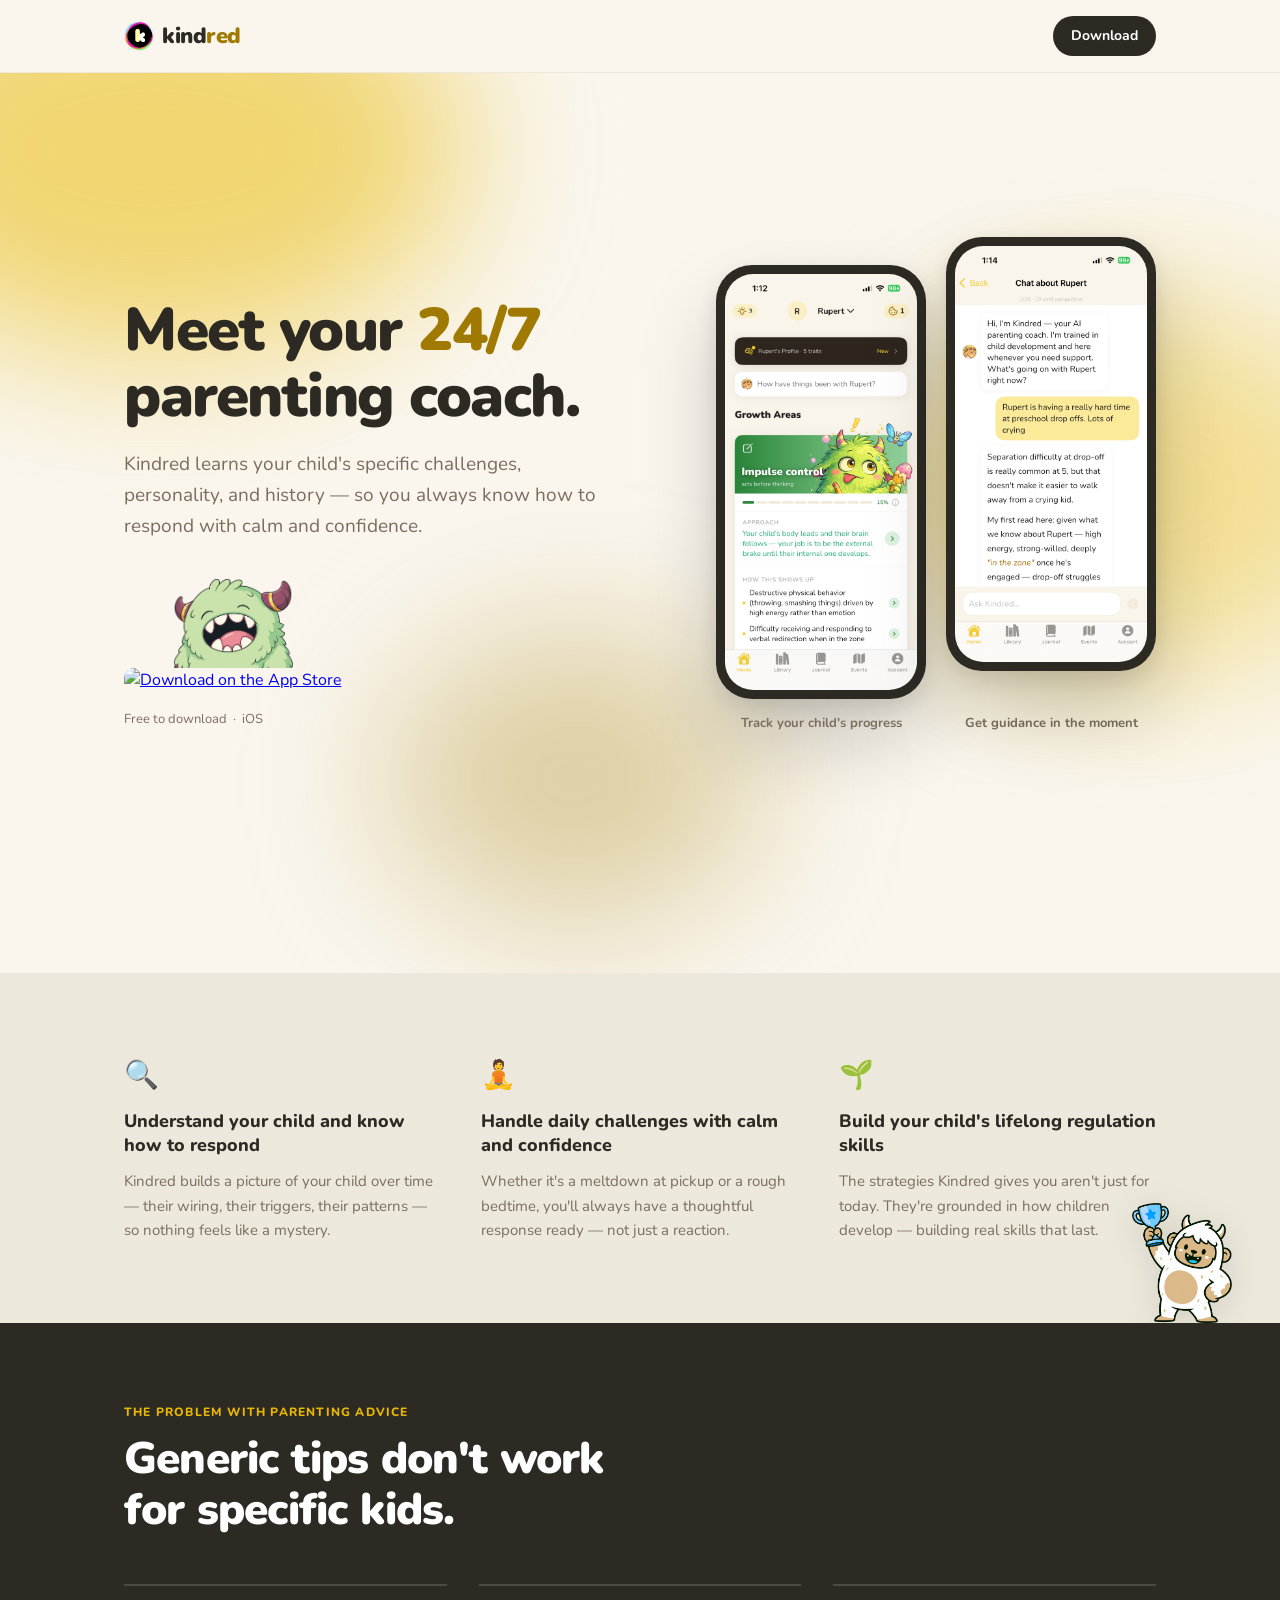
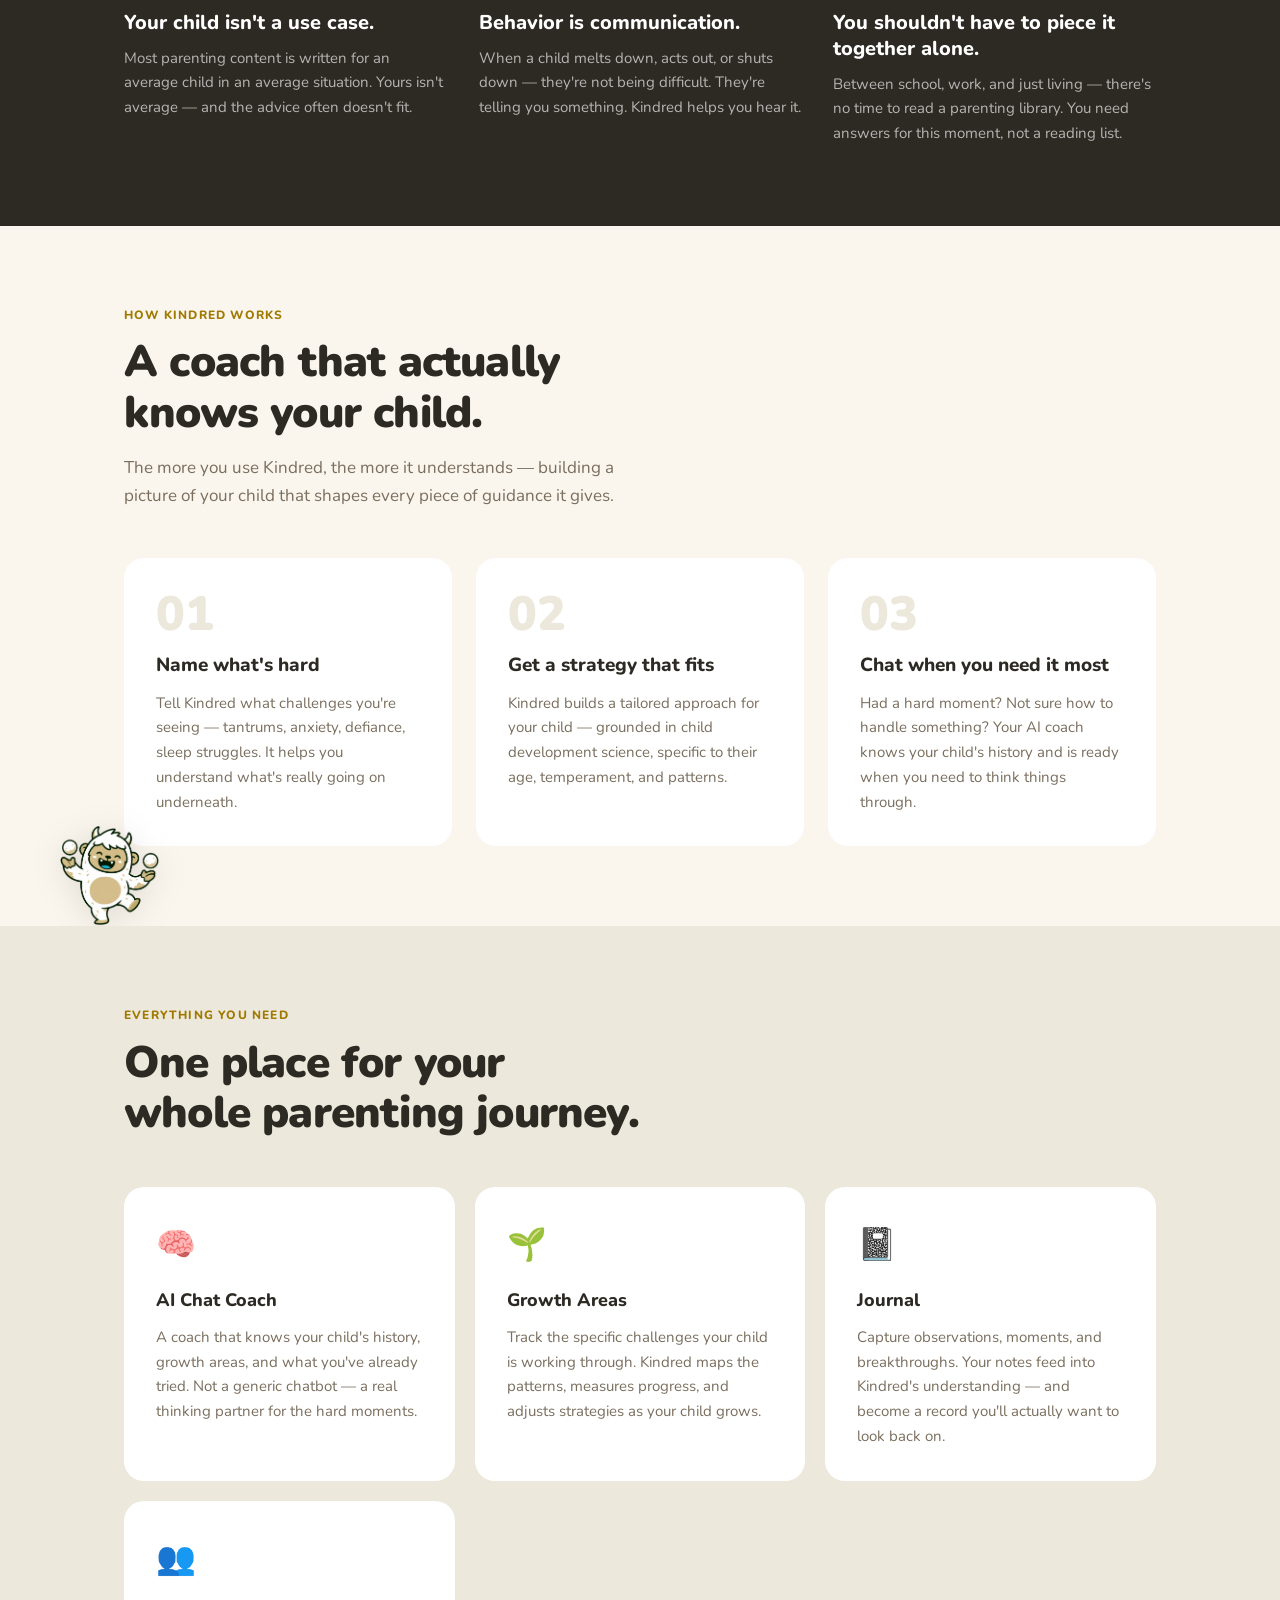
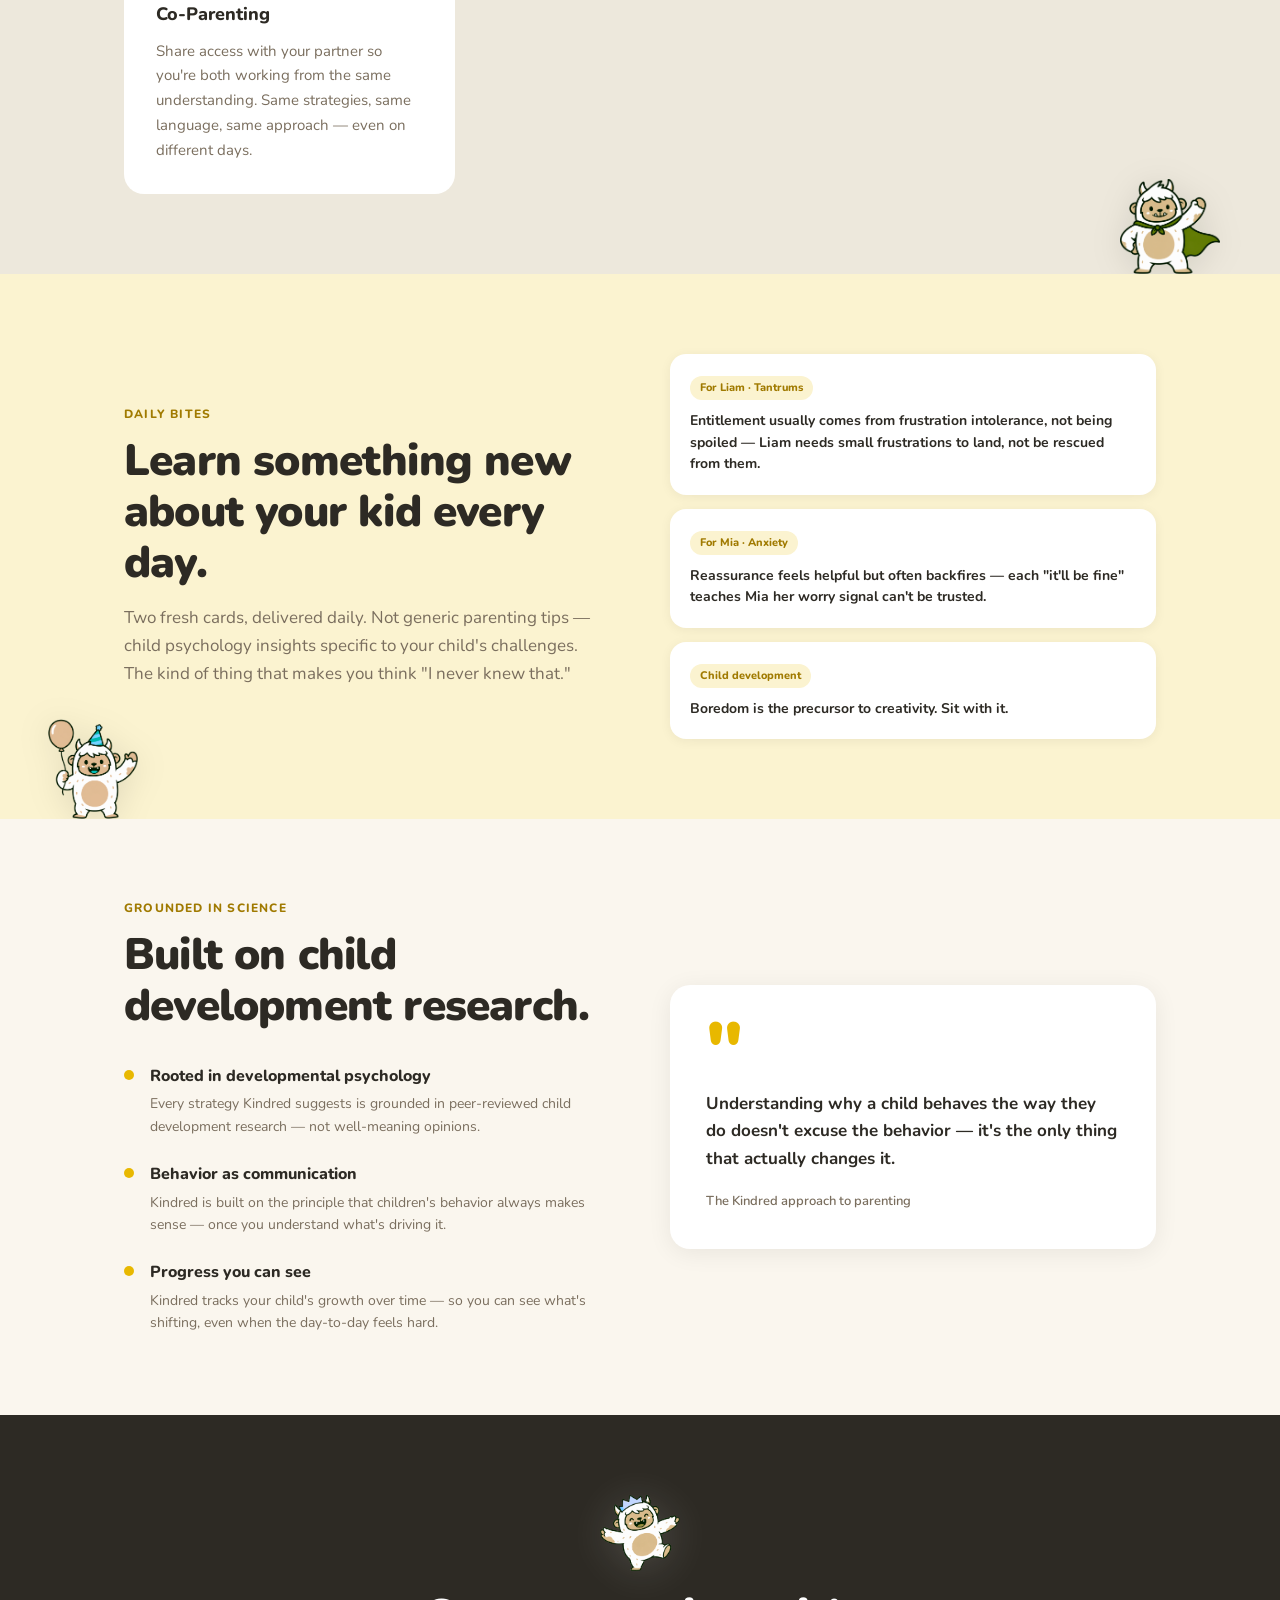
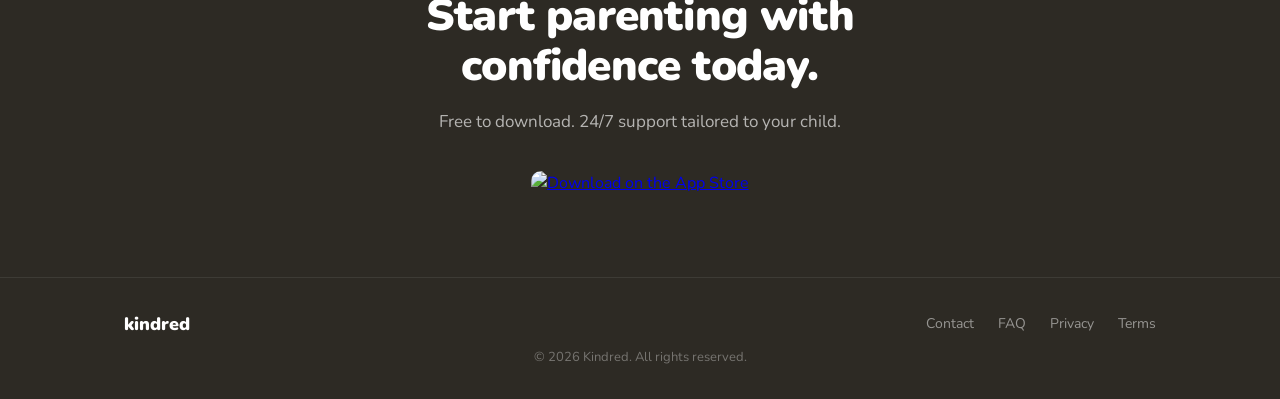
==== index.html @ 93012251 "remove hero yeti" ====
<!doctype html>
<html lang="en">
  <head>
    <meta charset="UTF-8" />
    <meta name="viewport" content="width=device-width, initial-scale=1.0" />
    <meta
      name="description"
      content="Kindred is your 24/7 parenting coach — understand your child's unique challenges and always know how to respond with calm and confidence."
    />
    <title>Kindred — Your 24/7 parenting coach.</title>
    <link rel="preconnect" href="https://fonts.googleapis.com" />
    <link rel="preconnect" href="https://fonts.gstatic.com" crossorigin />
    <link
      href="https://fonts.googleapis.com/css2?family=Nunito:wght@400;500;600;700;800;900&display=swap"
      rel="stylesheet"
    />
    <link rel="stylesheet" href="styles.css" />
    <link rel="icon" type="image/png" href="favicon.png" />
  </head>
  <body>
    <!-- Nav -->
    <nav>
      <div class="nav-inner">
        <div class="logo">
          <img src="favicon.png" class="nav-icon" alt="" /><span
            class="logo-text"
            >kind<span>red</span></span
          >
        </div>
        <a href="#download" class="btn btn-primary btn-sm">Download</a>
      </div>
    </nav>

    <!-- Hero -->
    <section class="hero">
      <div class="hero-parallax-bg">
        <div class="hero-blob hero-blob-1"></div>
        <div class="hero-blob hero-blob-2"></div>
        <div class="hero-blob hero-blob-3"></div>
      </div>
      <div class="container hero-content-wrap">
        <div class="hero-text">
          <h1>Meet your <em>24/7</em><br />parenting coach.</h1>
          <p class="hero-sub">
            Kindred learns your child's specific challenges, personality, and
            history — so you always know how to respond with calm and
            confidence.
          </p>
          <div class="hero-actions" id="download">
            <div class="badge-wrap">
              <img
                src="yeti-simple-face-t.png"
                class="yeti-face"
                alt=""
                aria-hidden="true"
              />
              <a
                href="https://apps.apple.com/app/id6762741594"
                class="store-badge"
              >
                <img
                  src="https://developer.apple.com/assets/elements/badges/download-on-the-app-store.svg"
                  alt="Download on the App Store"
                />
              </a>
            </div>
          </div>
          <p class="hero-note">Free to download &nbsp;·&nbsp; iOS</p>
        </div>
        <div class="hero-phones">
          <div class="mockup-phone-wrap">
            <div class="phone-frame">
              <img
                src="home.png"
                alt="Kindred home screen"
                class="phone-screenshot"
              />
            </div>
            <p class="mockup-caption">Track your child's progress</p>
          </div>
          <div class="mockup-phone-wrap">
            <div class="phone-frame mockup-phone-raised">
              <img
                src="chat.png"
                alt="Kindred chat screen"
                class="phone-screenshot"
              />
            </div>
            <p class="mockup-caption">Get guidance in the moment</p>
          </div>
        </div>
      </div>
    </section>

    <!-- Benefits -->
    <section class="benefits">
      <div class="container">
        <div class="benefits-grid">
          <div class="benefit-item">
            <div class="benefit-icon">🔍</div>
            <h3>Understand your child and know how to respond</h3>
            <p>
              Kindred builds a picture of your child over time — their wiring,
              their triggers, their patterns — so nothing feels like a mystery.
            </p>
          </div>
          <div class="benefit-item">
            <div class="benefit-icon">🧘</div>
            <h3>Handle daily challenges with calm and confidence</h3>
            <p>
              Whether it's a meltdown at pickup or a rough bedtime, you'll
              always have a thoughtful response ready — not just a reaction.
            </p>
          </div>
          <div class="benefit-item">
            <div class="benefit-icon">🌱</div>
            <h3>Build your child's lifelong regulation skills</h3>
            <p>
              The strategies Kindred gives you aren't just for today. They're
              grounded in how children develop — building real skills that last.
            </p>
          </div>
        </div>
      </div>
      <img
        src="yetis-gold/yeti-trophy.png"
        class="yeti yeti-benefits"
        alt=""
        aria-hidden="true"
      />
    </section>

    <!-- Truth -->
    <section class="truth">
      <div class="container">
        <div class="section-label">The problem with parenting advice</div>
        <h2>Generic tips don't work<br />for specific kids.</h2>

        <div class="truth-grid">
          <div class="truth-item">
            <h3>Your child isn't a use case.</h3>
            <p>
              Most parenting content is written for an average child in an
              average situation. Yours isn't average — and the advice often
              doesn't fit.
            </p>
          </div>
          <div class="truth-item">
            <h3>Behavior is communication.</h3>
            <p>
              When a child melts down, acts out, or shuts down — they're not
              being difficult. They're telling you something. Kindred helps you
              hear it.
            </p>
          </div>
          <div class="truth-item">
            <h3>You shouldn't have to piece it together alone.</h3>
            <p>
              Between school, work, and just living — there's no time to read a
              parenting library. You need answers for this moment, not a reading
              list.
            </p>
          </div>
        </div>
      </div>
    </section>

    <!-- How it works -->
    <section class="how-section">
      <div class="container">
        <div class="section-label">How Kindred works</div>
        <h2>A coach that actually<br />knows your child.</h2>
        <p class="section-sub">
          The more you use Kindred, the more it understands — building a picture
          of your child that shapes every piece of guidance it gives.
        </p>

        <div class="how-grid">
          <div class="how-card">
            <div class="how-number">01</div>
            <h3>Name what's hard</h3>
            <p>
              Tell Kindred what challenges you're seeing — tantrums, anxiety,
              defiance, sleep struggles. It helps you understand what's really
              going on underneath.
            </p>
          </div>
          <div class="how-card">
            <div class="how-number">02</div>
            <h3>Get a strategy that fits</h3>
            <p>
              Kindred builds a tailored approach for your child — grounded in
              child development science, specific to their age, temperament, and
              patterns.
            </p>
          </div>
          <div class="how-card">
            <div class="how-number">03</div>
            <h3>Chat when you need it most</h3>
            <p>
              Had a hard moment? Not sure how to handle something? Your AI coach
              knows your child's history and is ready when you need to think
              things through.
            </p>
          </div>
        </div>
      </div>
      <img
        src="yetis-gold/yeti-juggle.png"
        class="yeti yeti-how"
        alt=""
        aria-hidden="true"
      />
    </section>

    <!-- Features -->
    <section class="features-section">
      <div class="container">
        <div class="section-label">Everything you need</div>
        <h2>One place for your<br />whole parenting journey.</h2>

        <div class="features-grid">
          <div class="feature-card">
            <span class="feature-icon">🧠</span>
            <h3>AI Chat Coach</h3>
            <p>
              A coach that knows your child's history, growth areas, and what
              you've already tried. Not a generic chatbot — a real thinking
              partner for the hard moments.
            </p>
          </div>
          <div class="feature-card">
            <span class="feature-icon">🌱</span>
            <h3>Growth Areas</h3>
            <p>
              Track the specific challenges your child is working through.
              Kindred maps the patterns, measures progress, and adjusts
              strategies as your child grows.
            </p>
          </div>
          <div class="feature-card">
            <span class="feature-icon">📓</span>
            <h3>Journal</h3>
            <p>
              Capture observations, moments, and breakthroughs. Your notes feed
              into Kindred's understanding — and become a record you'll actually
              want to look back on.
            </p>
          </div>
          <div class="feature-card">
            <span class="feature-icon">👥</span>
            <h3>Co-Parenting</h3>
            <p>
              Share access with your partner so you're both working from the
              same understanding. Same strategies, same language, same approach
              — even on different days.
            </p>
          </div>
        </div>
      </div>
      <img
        src="yetis-gold/yeti-cape.png"
        class="yeti yeti-features"
        alt=""
        aria-hidden="true"
      />
    </section>

    <!-- Daily Bites spotlight -->
    <section class="bites">
      <div class="container">
        <div class="bites-inner">
          <div>
            <div class="section-label">Daily Bites</div>
            <h2>Learn something new about your kid every day.</h2>
            <p class="section-sub" style="margin-top: 16px">
              Two fresh cards, delivered daily. Not generic parenting tips —
              child psychology insights specific to your child's challenges. The
              kind of thing that makes you think "I never knew that."
            </p>
          </div>

          <div class="bites-cards">
            <div class="bite-card">
              <div class="bite-card-tag">For Liam · Tantrums</div>
              <p>
                Entitlement usually comes from frustration intolerance, not
                being spoiled — Liam needs small frustrations to land, not be
                rescued from them.
              </p>
            </div>
            <div class="bite-card">
              <div class="bite-card-tag">For Mia · Anxiety</div>
              <p>
                Reassurance feels helpful but often backfires — each "it'll be
                fine" teaches Mia her worry signal can't be trusted.
              </p>
            </div>
            <div class="bite-card">
              <div class="bite-card-tag">Child development</div>
              <p>Boredom is the precursor to creativity. Sit with it.</p>
            </div>
          </div>
        </div>
      </div>
      <img
        src="yetis-gold/yeti-party.png"
        class="yeti yeti-bites"
        alt=""
        aria-hidden="true"
      />
    </section>

    <!-- Science -->
    <section>
      <div class="container">
        <div class="science-inner">
          <div>
            <div class="section-label">Grounded in science</div>
            <h2>Built on child development research.</h2>
            <div class="science-points">
              <div class="science-point">
                <div class="science-dot"></div>
                <div>
                  <h4>Rooted in developmental psychology</h4>
                  <p>
                    Every strategy Kindred suggests is grounded in peer-reviewed
                    child development research — not well-meaning opinions.
                  </p>
                </div>
              </div>
              <div class="science-point">
                <div class="science-dot"></div>
                <div>
                  <h4>Behavior as communication</h4>
                  <p>
                    Kindred is built on the principle that children's behavior
                    always makes sense — once you understand what's driving it.
                  </p>
                </div>
              </div>
              <div class="science-point">
                <div class="science-dot"></div>
                <div>
                  <h4>Progress you can see</h4>
                  <p>
                    Kindred tracks your child's growth over time — so you can
                    see what's shifting, even when the day-to-day feels hard.
                  </p>
                </div>
              </div>
            </div>
          </div>

          <div class="science-card">
            <span class="quote-mark">"</span>
            <blockquote>
              Understanding why a child behaves the way they do doesn't excuse
              the behavior — it's the only thing that actually changes it.
            </blockquote>
            <cite>The Kindred approach to parenting</cite>
          </div>
        </div>
      </div>
    </section>

    <!-- CTA -->
    <section class="cta-section">
      <div class="container">
        <img
          src="yetis-gold/yeti-king.png"
          class="cta-yeti"
          alt=""
          aria-hidden="true"
        />
        <h2>Start parenting with confidence today.</h2>
        <p>Free to download. 24/7 support tailored to your child.</p>
        <a href="https://apps.apple.com/app/id6762741594" class="store-badge">
          <img
            src="https://developer.apple.com/assets/elements/badges/download-on-the-app-store.svg"
            alt="Download on the App Store"
          />
        </a>
      </div>
    </section>

    <!-- Footer -->
    <footer>
      <div class="footer-inner">
        <div class="footer-logo">kindred</div>
        <ul class="footer-links">
          <li><a href="/contact">Contact</a></li>
          <li><a href="/faq">FAQ</a></li>
          <li><a href="/privacy">Privacy</a></li>
          <li><a href="/terms">Terms</a></li>
        </ul>
      </div>
      <div class="footer-inner">
        <p class="footer-copy">© 2026 Kindred. All rights reserved.</p>
      </div>
    </footer>
  </body>
</html>
---- styles.css ----
*,
*::before,
*::after {
  box-sizing: border-box;
  margin: 0;
  padding: 0;
}

:root {
  --cream: #faf6ee;
  --cream-dark: #ede8dc;
  --gold: #e8b800;
  --gold-dark: #a07a00;
  --gold-subtle: #fbf3d0;
  --text: #2d2a24;
  --text-secondary: #7a6e5e;
  --card: #ffffff;
  --radius: 20px;
}

html {
  scroll-behavior: smooth;
}

body {
  font-family: "Nunito", sans-serif;
  background: var(--cream);
  color: var(--text);
  line-height: 1.6;
  -webkit-font-smoothing: antialiased;
}

.container {
  max-width: 1080px;
  margin: 0 auto;
  padding: 0 24px;
}

/* ── Nav ── */
nav {
  position: sticky;
  top: 0;
  z-index: 100;
  background: var(--cream);
  border-bottom: 1px solid var(--cream-dark);
  padding: 16px 0;
}

.nav-inner {
  display: flex;
  align-items: center;
  justify-content: space-between;
  max-width: 1080px;
  margin: 0 auto;
  padding: 0 24px;
}

.logo {
  display: flex;
  align-items: center;
  gap: 8px;
  font-size: 22px;
  font-weight: 900;
  letter-spacing: -0.5px;
  color: var(--text);
}

.logo-text {
  color: var(--text);
}
.logo-text span {
  color: var(--gold-dark);
}

.nav-icon {
  width: 30px;
  height: 30px;
  border-radius: 50%;
  border: 1.5px solid var(--cream-dark);
  display: block;
}

.btn {
  display: inline-flex;
  align-items: center;
  gap: 8px;
  font-family: "Nunito", sans-serif;
  font-weight: 700;
  font-size: 15px;
  border-radius: 50px;
  padding: 12px 24px;
  text-decoration: none;
  transition:
    transform 0.15s,
    box-shadow 0.15s;
  cursor: pointer;
  border: none;
}

.btn:hover {
  transform: translateY(-1px);
  box-shadow: 0 4px 16px rgba(0, 0, 0, 0.12);
}
.btn:active {
  transform: translateY(0);
}

.btn-primary {
  background: var(--text);
  color: #fff;
}

.btn-gold {
  background: var(--gold);
  color: var(--text);
}

.btn-sm {
  padding: 9px 18px;
  font-size: 14px;
}

/* ── Hero ── */
.hero {
  min-height: 100vh;
  display: flex;
  align-items: center;
  position: relative;
  overflow: hidden;
}

.hero-parallax-bg {
  position: absolute;
  inset: 0;
  pointer-events: none;
  overflow: hidden;
}

.hero-blob {
  position: absolute;
  border-radius: 50%;
  filter: blur(72px);
  will-change: transform;
}

.hero-blob-1 {
  width: 620px;
  height: 420px;
  background: rgba(232, 184, 0, 0.52);
  top: -15%;
  left: -12%;
  animation: blobDrift1 5s ease-in-out infinite alternate;
}

.hero-blob-2 {
  width: 500px;
  height: 380px;
  background: rgba(232, 184, 0, 0.38);
  top: 25%;
  right: -8%;
  animation: blobDrift2 7s ease-in-out infinite alternate;
}

.hero-blob-3 {
  width: 380px;
  height: 300px;
  background: rgba(160, 122, 0, 0.3);
  bottom: 5%;
  left: 30%;
  animation: blobDrift3 4s ease-in-out infinite alternate;
}

@keyframes blobDrift1 {
  from {
    transform: translate(0, 0);
  }
  to {
    transform: translate(280px, 80px);
  }
}

@keyframes blobDrift2 {
  from {
    transform: translate(0, 0);
  }
  to {
    transform: translate(-240px, -60px);
  }
}

@keyframes blobDrift3 {
  from {
    transform: translate(0, 0);
  }
  to {
    transform: translate(160px, -90px);
  }
}

.hero-content-wrap {
  position: relative;
  z-index: 1;
  display: flex;
  align-items: center;
  gap: 60px;
  padding-top: 60px;
  padding-bottom: 80px;
  width: 100%;
}

.hero-text {
  flex: 1;
  min-width: 0;
}

.hero-eyebrow {
  display: inline-block;
  background: var(--gold-subtle);
  color: var(--gold-dark);
  font-size: 13px;
  font-weight: 800;
  letter-spacing: 0.08em;
  text-transform: uppercase;
  padding: 6px 16px;
  border-radius: 50px;
  margin-bottom: 24px;
}

.hero h1 {
  font-size: clamp(36px, 5vw, 60px);
  font-weight: 900;
  line-height: 1.1;
  letter-spacing: -1.5px;
  margin: 0 0 20px;
}

.hero h1 em {
  font-style: normal;
  color: var(--gold-dark);
}

.hero-sub {
  font-size: clamp(16px, 2vw, 19px);
  color: var(--text-secondary);
  max-width: 480px;
  margin: 0 0 36px;
  line-height: 1.65;
}

.hero-actions {
  display: flex;
  align-items: center;
  gap: 14px;
  flex-wrap: wrap;
}

.badge-wrap {
  display: inline-flex;
  flex-direction: column;
  align-items: center;
  gap: 0;
}

.yeti-face {
  width: 120px;
  display: block;
}

.store-badge {
  display: inline-block;
  transition:
    transform 0.15s,
    box-shadow 0.15s;
}
.store-badge:hover {
  transform: translateY(-2px);
  box-shadow: 0 6px 20px rgba(0, 0, 0, 0.12);
}
.store-badge img {
  height: 60px;
  border-radius: 10px;
}

.hero-note {
  margin-top: 16px;
  font-size: 13px;
  color: var(--text-secondary);
}

/* ── Hero phones ── */
.hero-phones {
  display: flex;
  align-items: flex-end;
  gap: 20px;
  flex-shrink: 0;
  padding-bottom: 28px;
}

.hero-phones .phone-frame {
  width: 210px;
}

/* ── Phone frames (shared) ── */
.mockup-phone-wrap {
  display: flex;
  flex-direction: column;
  align-items: center;
  gap: 14px;
}

.mockup-caption {
  font-size: 13px;
  font-weight: 700;
  color: var(--text-secondary);
  text-align: center;
}

.phone-frame {
  width: 180px;
  flex-shrink: 0;
  background: var(--text);
  border-radius: 36px;
  padding: 9px;
  box-shadow:
    0 40px 80px rgba(0, 0, 0, 0.18),
    0 8px 24px rgba(0, 0, 0, 0.1);
}

.mockup-phone-raised {
  transform: translateY(-28px);
}

.phone-screenshot {
  width: 100%;
  height: auto;
  border-radius: 28px;
  display: block;
}

/* ── Yeti decorations ── */
.yeti {
  position: absolute;
  bottom: 0;
  pointer-events: none;
  user-select: none;
  filter: drop-shadow(0 4px 16px rgba(0, 0, 0, 0.1));
}

.yeti-hero {
  width: 120px;
  left: 64px;
}
.yeti-benefits {
  width: 100px;
  right: 48px;
}
.yeti-how {
  width: 100px;
  left: 60px;
}
.yeti-features {
  width: 100px;
  right: 60px;
}
.yeti-bites {
  width: 90px;
  left: 48px;
}

.cta-yeti {
  width: 80px;
  display: block;
  margin: 0 auto 20px;
  filter: drop-shadow(0 4px 20px rgba(255, 255, 255, 0.15));
}

/* ── Section shared ── */
section {
  padding: 80px 0;
}

.section-label {
  font-size: 12px;
  font-weight: 800;
  text-transform: uppercase;
  letter-spacing: 0.1em;
  color: var(--gold-dark);
  margin-bottom: 12px;
}

h2 {
  font-size: clamp(28px, 4vw, 44px);
  font-weight: 900;
  line-height: 1.15;
  letter-spacing: -0.8px;
  margin-bottom: 16px;
}

.section-sub {
  font-size: 17px;
  color: var(--text-secondary);
  max-width: 520px;
  line-height: 1.65;
}

/* ── Benefits ── */
.benefits {
  background: var(--cream-dark);
  position: relative;
  overflow: hidden;
}

.benefits-grid {
  display: grid;
  grid-template-columns: repeat(auto-fit, minmax(260px, 1fr));
  gap: 40px;
}

.benefit-item {
  display: flex;
  flex-direction: column;
  gap: 12px;
}

.benefit-icon {
  font-size: 28px;
}

.benefit-item h3 {
  font-size: 18px;
  font-weight: 800;
  line-height: 1.3;
  color: var(--text);
}

.benefit-item p {
  font-size: 15px;
  color: var(--text-secondary);
  line-height: 1.65;
}

/* ── Truth section ── */
.truth {
  background: var(--text);
  color: white;
}

.truth h2 {
  color: white;
}

.truth .section-label {
  color: var(--gold);
}

.truth-grid {
  display: grid;
  grid-template-columns: repeat(auto-fit, minmax(280px, 1fr));
  gap: 32px;
  margin-top: 48px;
}

.truth-item {
  border-top: 2px solid rgba(255, 255, 255, 0.15);
  padding-top: 24px;
}

.truth-item h3 {
  font-size: 20px;
  font-weight: 800;
  color: white;
  margin-bottom: 10px;
  line-height: 1.3;
}

.truth-item p {
  font-size: 15px;
  color: rgba(255, 255, 255, 0.65);
  line-height: 1.65;
}

/* ── How it works ── */
.how-section {
  position: relative;
  overflow: hidden;
}

.how-grid {
  display: grid;
  grid-template-columns: repeat(auto-fit, minmax(260px, 1fr));
  gap: 24px;
  margin-top: 48px;
}

.how-card {
  background: var(--card);
  border-radius: var(--radius);
  padding: 32px;
  position: relative;
}

.how-number {
  font-size: 48px;
  font-weight: 900;
  color: var(--cream-dark);
  line-height: 1;
  margin-bottom: 12px;
}

.how-card h3 {
  font-size: 19px;
  font-weight: 800;
  margin-bottom: 10px;
}

.how-card p {
  font-size: 15px;
  color: var(--text-secondary);
  line-height: 1.65;
}

/* ── Features ── */
.features-section {
  background: var(--cream-dark);
  position: relative;
  overflow: hidden;
}

.features-grid {
  display: grid;
  grid-template-columns: repeat(auto-fit, minmax(300px, 1fr));
  gap: 20px;
  margin-top: 48px;
}

.feature-card {
  background: var(--card);
  border-radius: var(--radius);
  padding: 32px;
}

.feature-icon {
  font-size: 32px;
  margin-bottom: 16px;
  display: block;
}

.feature-card h3 {
  font-size: 18px;
  font-weight: 800;
  margin-bottom: 10px;
}

.feature-card p {
  font-size: 15px;
  color: var(--text-secondary);
  line-height: 1.65;
}

/* ── Bites spotlight ── */
.bites {
  background: var(--gold-subtle);
  position: relative;
  overflow: hidden;
}

.bites-inner {
  display: grid;
  grid-template-columns: 1fr 1fr;
  gap: 60px;
  align-items: center;
}

@media (max-width: 720px) {
  .bites-inner {
    grid-template-columns: 1fr;
    gap: 40px;
  }
}

.bites-cards {
  display: flex;
  flex-direction: column;
  gap: 14px;
}

.bite-card {
  background: white;
  border-radius: 16px;
  padding: 20px;
  box-shadow: 0 2px 12px rgba(0, 0, 0, 0.06);
}

.bite-card-tag {
  display: inline-block;
  background: var(--gold-subtle);
  color: var(--gold-dark);
  font-size: 11px;
  font-weight: 800;
  padding: 3px 10px;
  border-radius: 50px;
  margin-bottom: 10px;
}

.bite-card p {
  font-size: 14px;
  font-weight: 700;
  color: var(--text);
  line-height: 1.55;
}

/* ── Science section ── */
.science-inner {
  display: grid;
  grid-template-columns: 1fr 1fr;
  gap: 60px;
  align-items: center;
}

@media (max-width: 720px) {
  .science-inner {
    grid-template-columns: 1fr;
  }
}

.science-points {
  display: flex;
  flex-direction: column;
  gap: 24px;
  margin-top: 32px;
}

.science-point {
  display: flex;
  gap: 16px;
  align-items: flex-start;
}

.science-dot {
  width: 10px;
  height: 10px;
  border-radius: 50%;
  background: var(--gold);
  margin-top: 6px;
  flex-shrink: 0;
}

.science-point h4 {
  font-size: 16px;
  font-weight: 800;
  margin-bottom: 4px;
}

.science-point p {
  font-size: 14px;
  color: var(--text-secondary);
  line-height: 1.6;
}

.science-card {
  background: var(--card);
  border-radius: var(--radius);
  padding: 36px;
  box-shadow: 0 4px 24px rgba(0, 0, 0, 0.07);
}

.quote-mark {
  font-size: 72px;
  line-height: 0.8;
  color: var(--gold);
  font-weight: 900;
  margin-bottom: 12px;
  display: block;
}

.science-card blockquote {
  font-size: 17px;
  font-weight: 700;
  line-height: 1.6;
  color: var(--text);
  margin-bottom: 16px;
}

.science-card cite {
  font-size: 13px;
  font-style: normal;
  color: var(--text-secondary);
  font-weight: 600;
}

/* ── CTA ── */
.cta-section {
  text-align: center;
  background: var(--text);
  color: white;
}

.cta-section h2 {
  color: white;
  max-width: 600px;
  margin: 0 auto 16px;
}

.cta-section p {
  color: rgba(255, 255, 255, 0.65);
  font-size: 17px;
  margin-bottom: 36px;
}

/* ── Footer ── */
footer {
  background: var(--text);
  border-top: 1px solid rgba(255, 255, 255, 0.08);
  padding: 32px 0;
}

.footer-inner {
  display: flex;
  align-items: center;
  justify-content: space-between;
  flex-wrap: wrap;
  gap: 16px;
  max-width: 1080px;
  margin: 0 auto;
  padding: 0 24px;
}

.footer-logo {
  font-size: 18px;
  font-weight: 900;
  color: white;
}

.footer-links {
  display: flex;
  gap: 24px;
  list-style: none;
}

.footer-links a {
  font-size: 14px;
  color: rgba(255, 255, 255, 0.5);
  text-decoration: none;
  transition: color 0.15s;
}

.footer-links a:hover {
  color: white;
}

.footer-copy {
  font-size: 13px;
  color: rgba(255, 255, 255, 0.35);
  width: 100%;
  text-align: center;
  margin-top: 8px;
}

/* ── Responsive ── */
@media (max-width: 860px) {
  .hero-content-wrap {
    flex-direction: column;
    text-align: center;
    gap: 40px;
    padding-top: 40px;
    padding-bottom: 60px;
  }
  .hero-sub {
    max-width: 100%;
  }
  .hero-actions {
    justify-content: center;
  }
  .hero-phones {
    justify-content: center;
  }
  .hero-phones .phone-frame {
    width: 160px;
  }
  .yeti-hero {
    width: 80px;
    left: 12px;
  }
}

@media (max-width: 600px) {
  .hero {
    min-height: 100svh;
  }
  section {
    padding: 60px 0;
  }
  .how-card,
  .feature-card {
    padding: 24px;
  }
  .hero-phones .phone-frame {
    width: 36vw;
    border-radius: 8vw;
    padding: 2vw;
  }
  .phone-screenshot {
    border-radius: 6.5vw;
  }
  .yeti {
    display: none;
  }
}
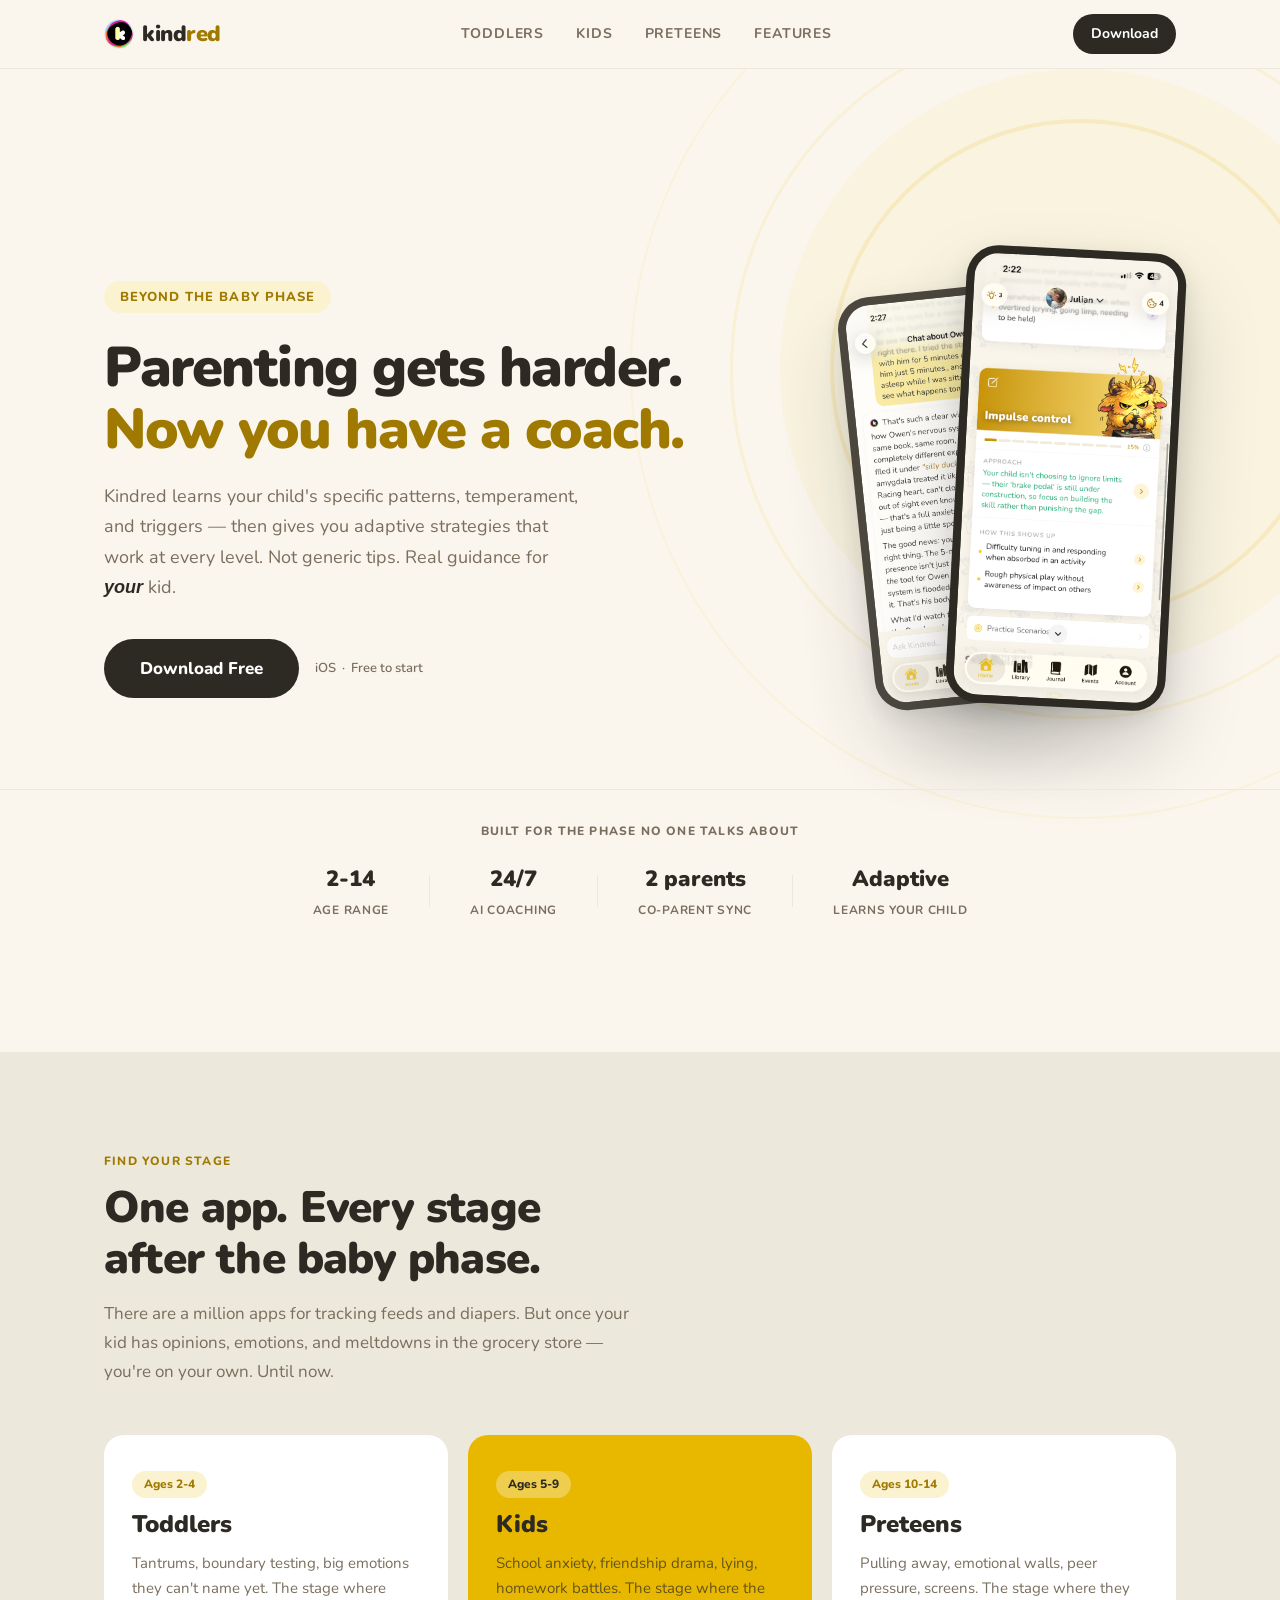
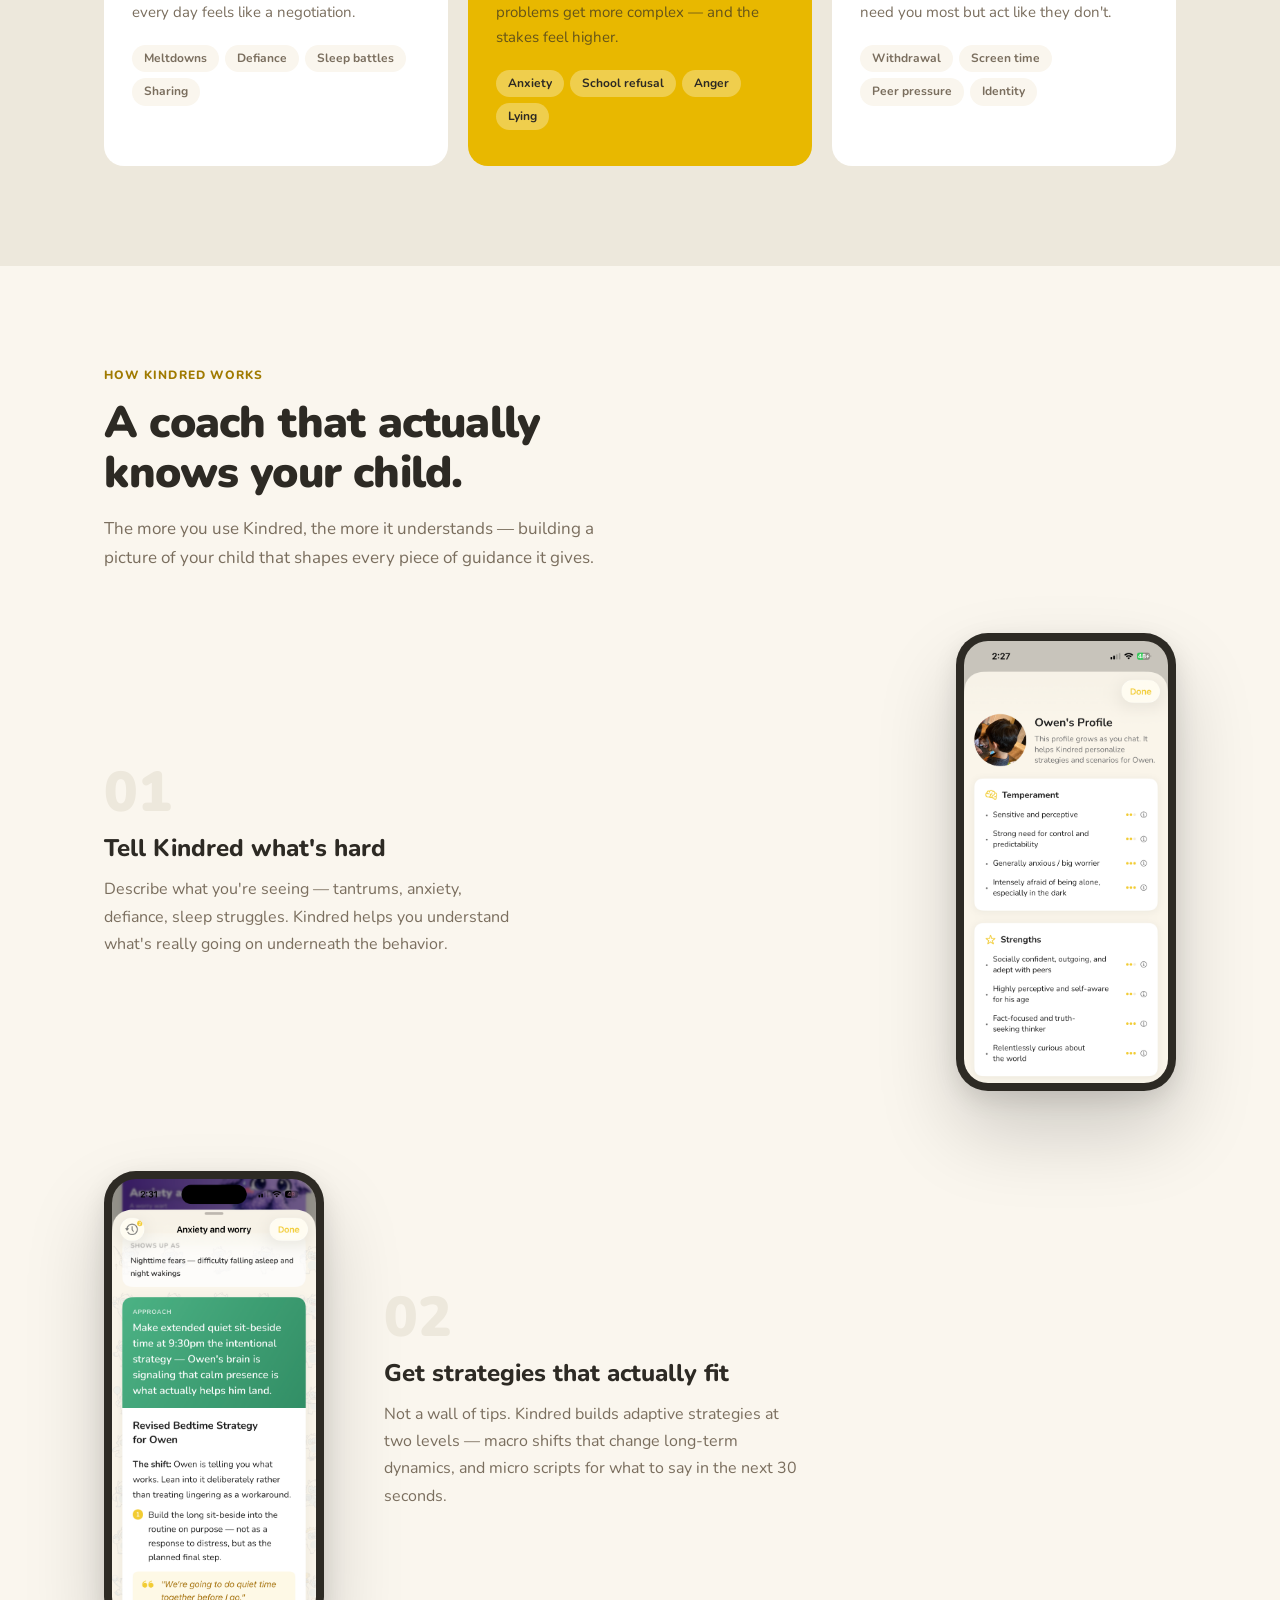
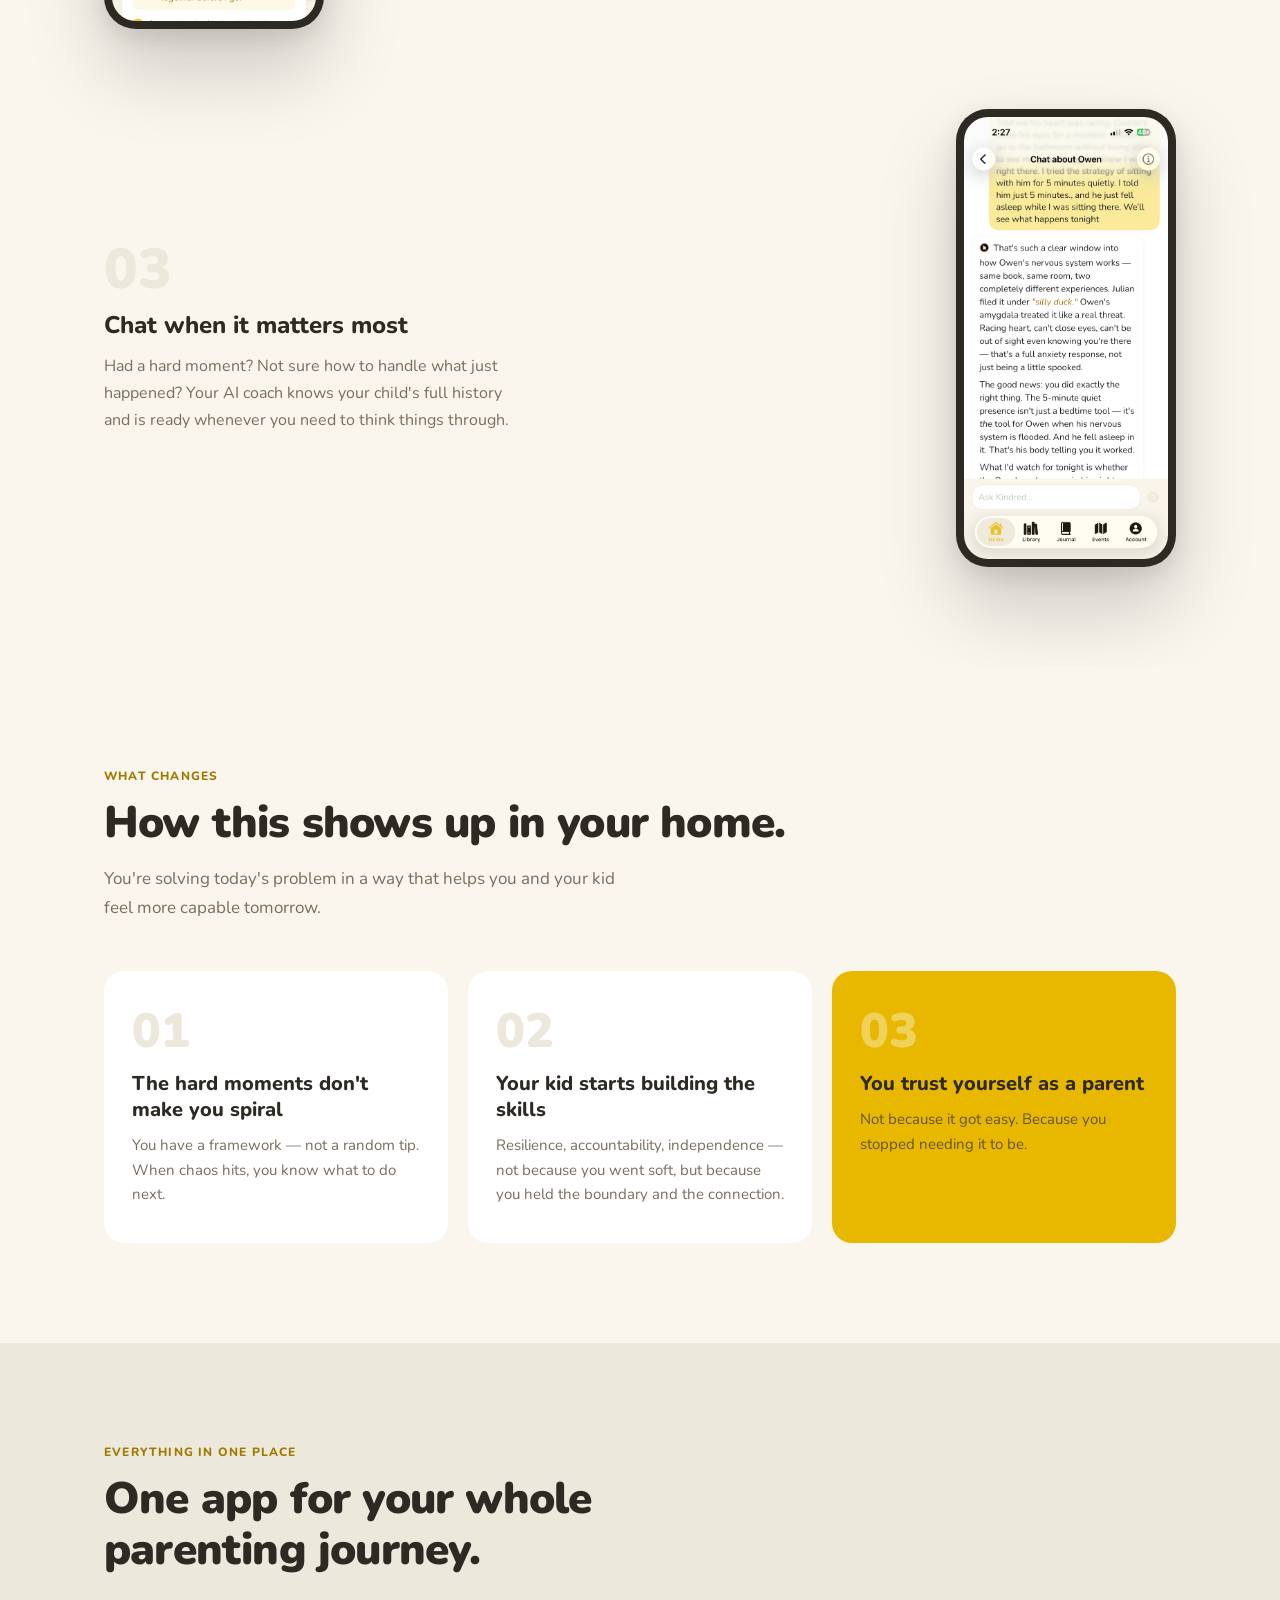
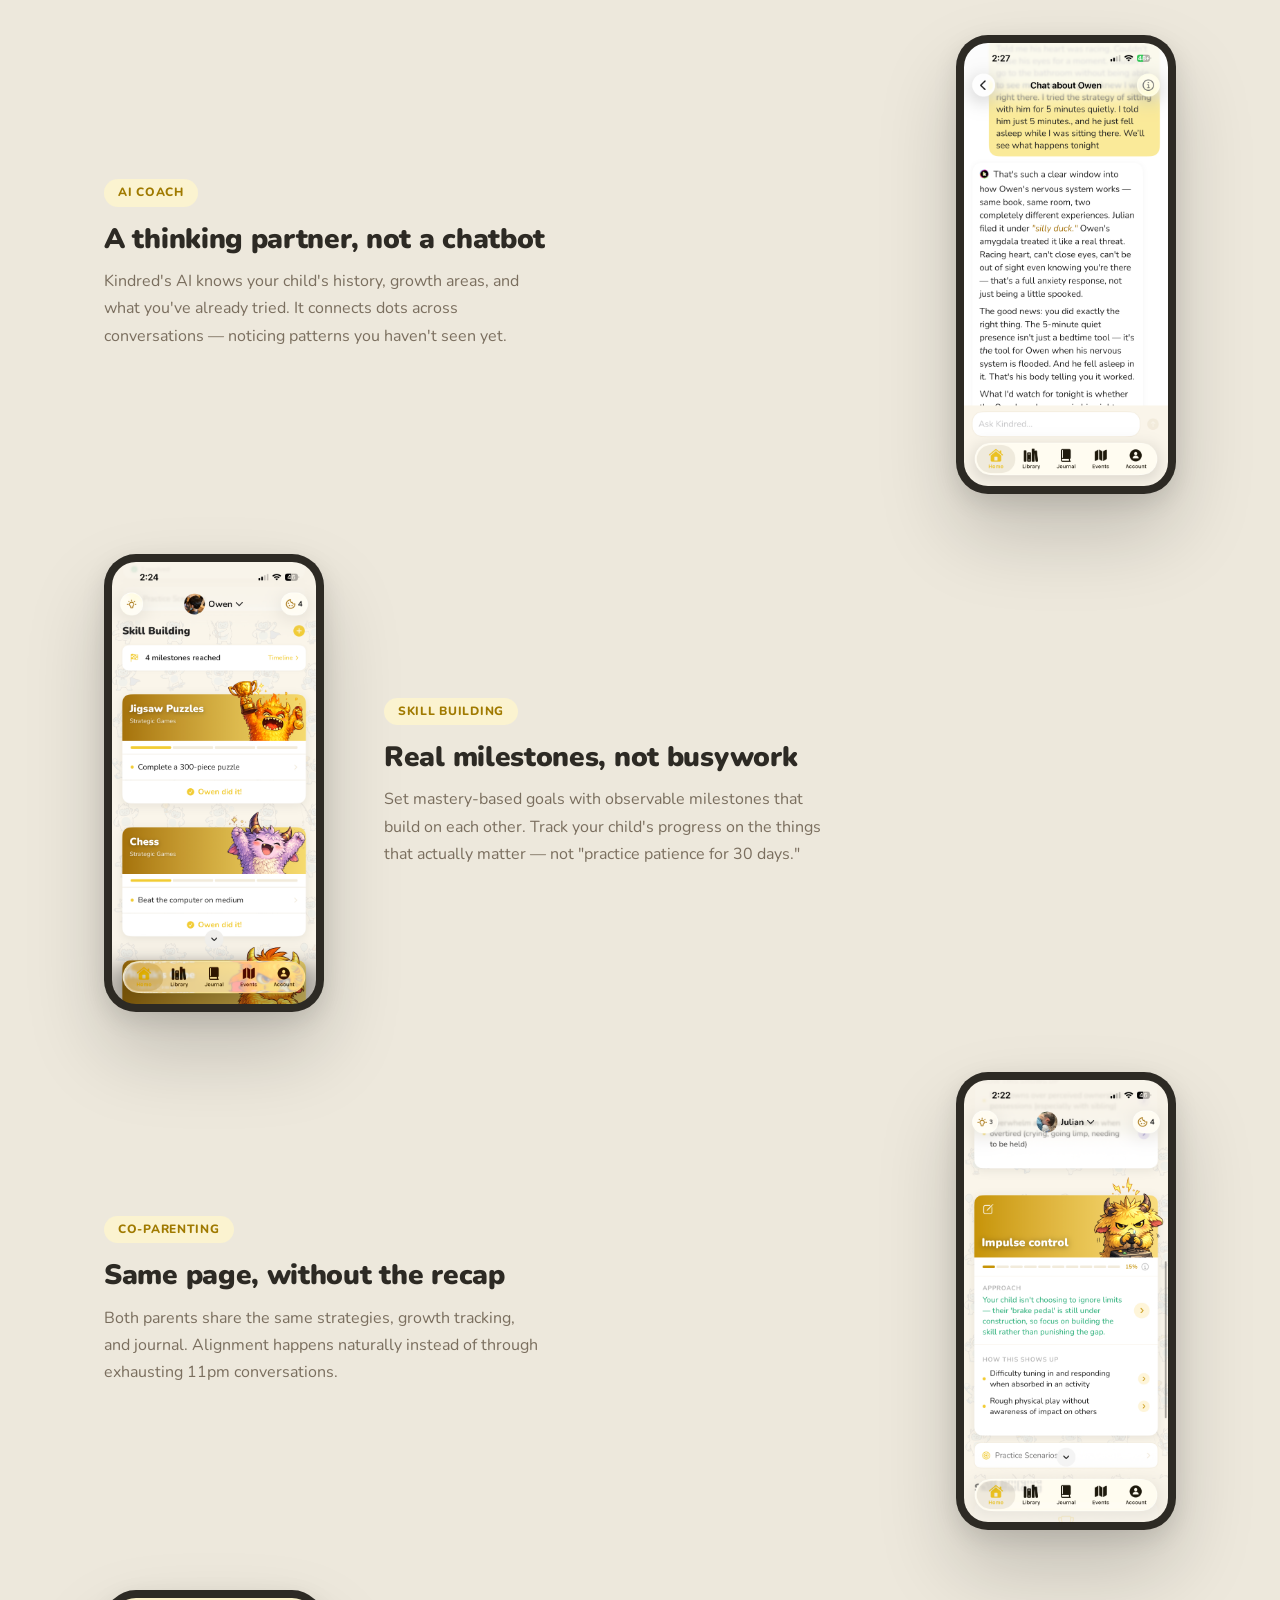
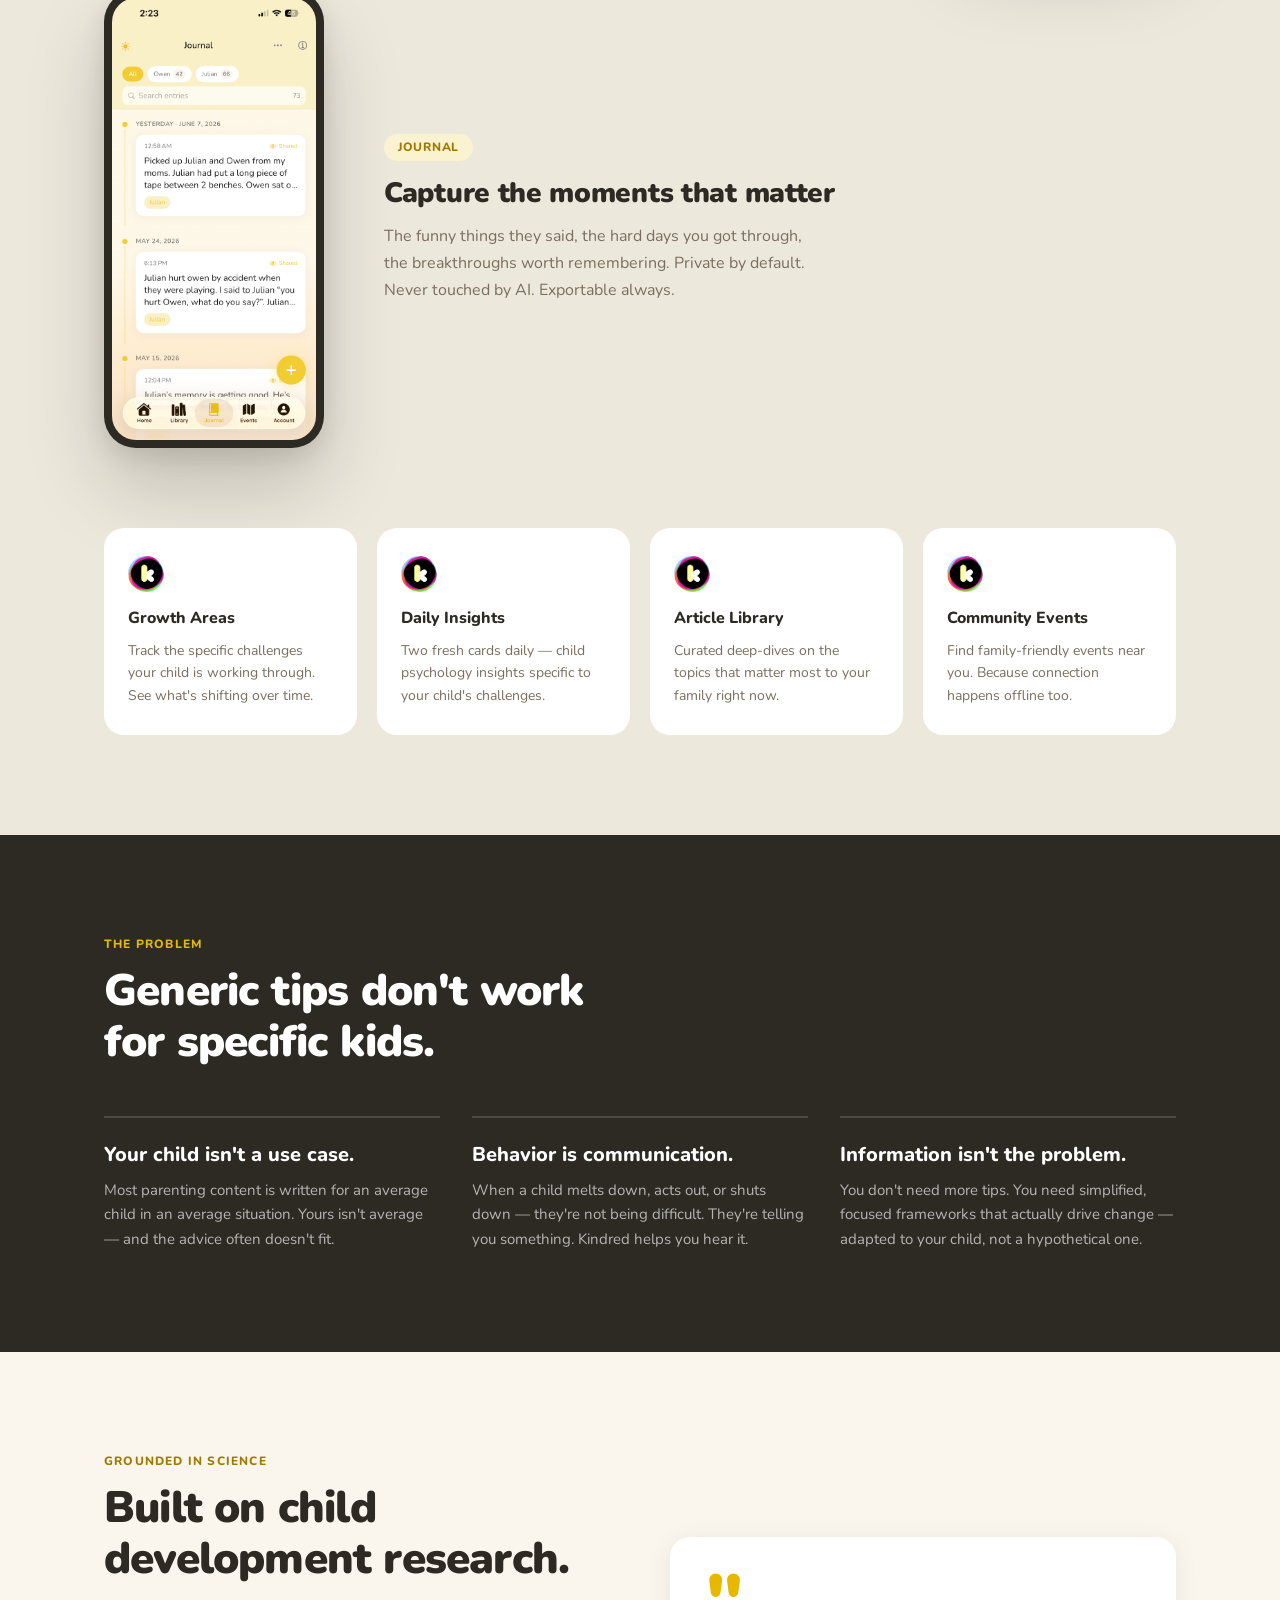
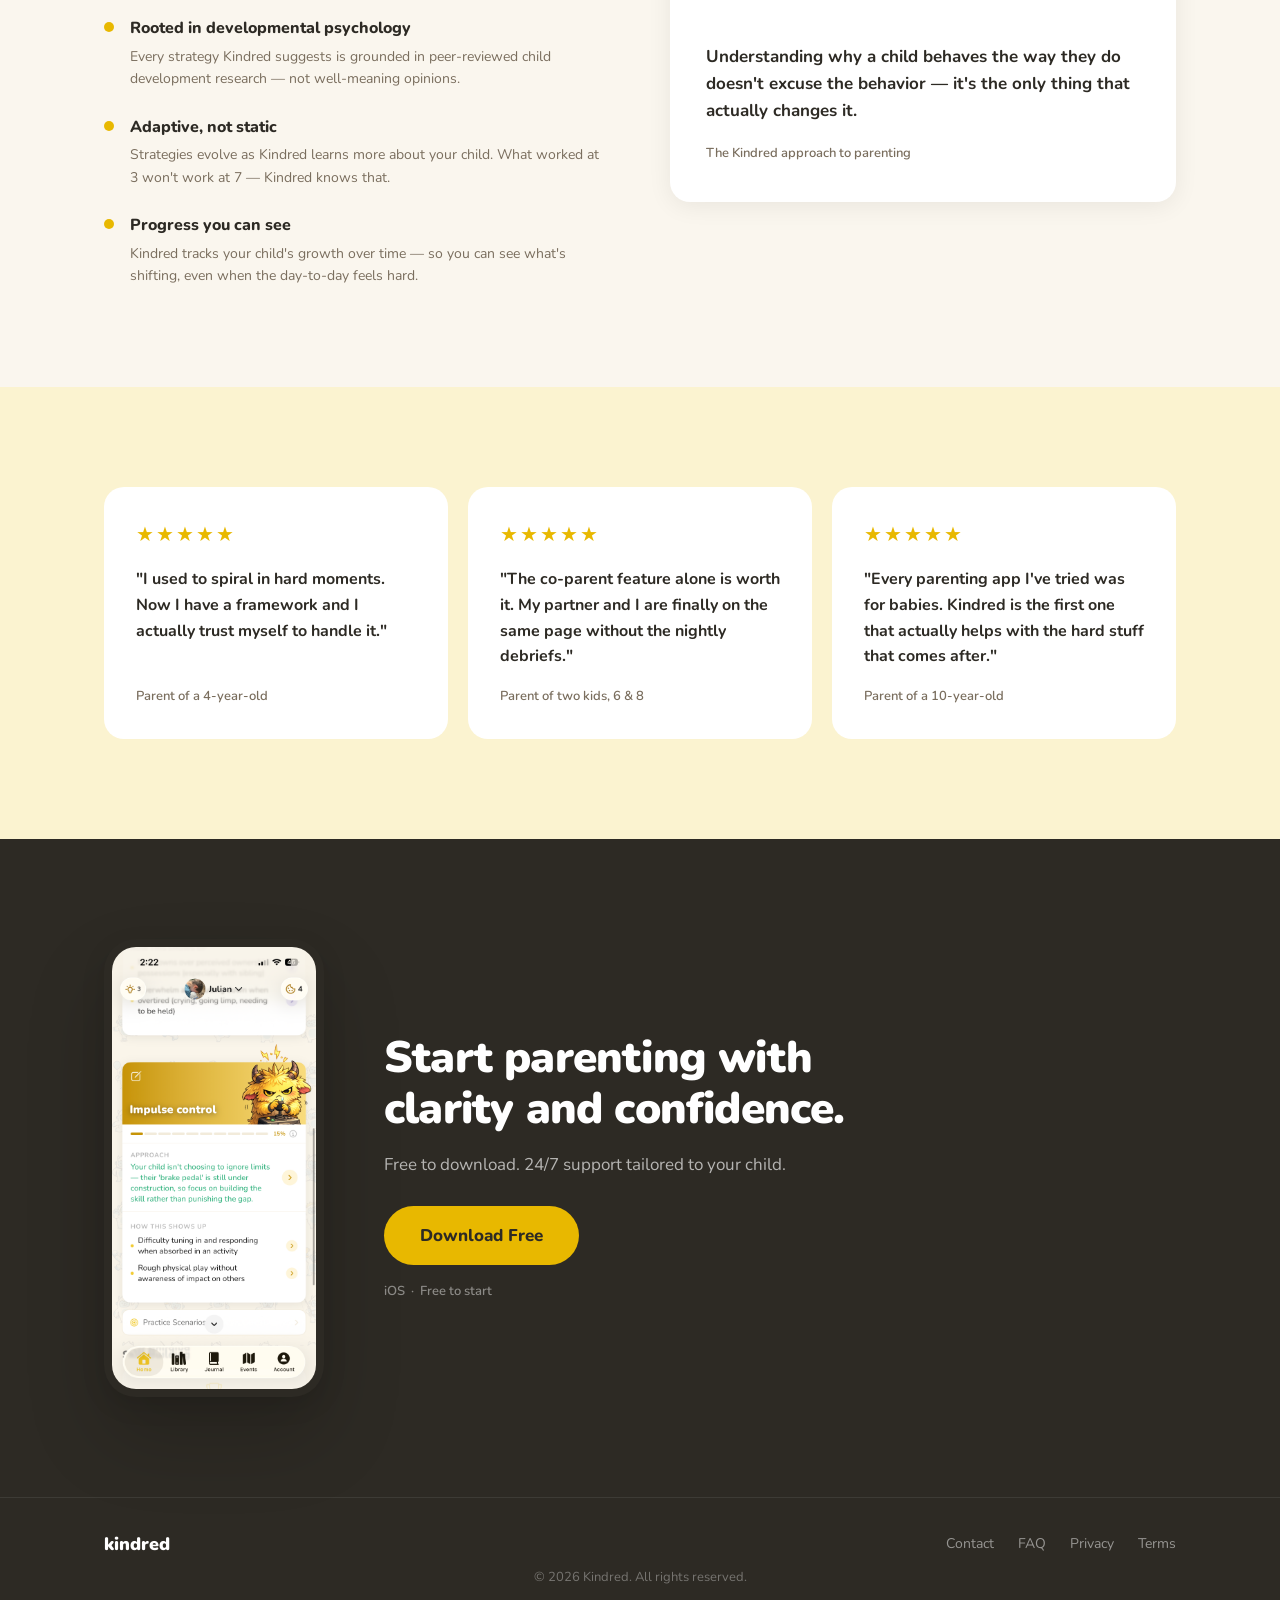
==== commit 439620bb: "Redesign website with age-group navigation, concentric arc hero, and app screenshots Complete site o" ====
--- a/index.html
+++ b/index.html
@@ -27,140 +27,135 @@
             >kind<span>red</span></span
           >
         </div>
+        <div class="nav-links">
+          <a href="#ages-toddler" class="nav-link">Toddlers</a>
+          <a href="#ages-kid" class="nav-link">Kids</a>
+          <a href="#ages-preteen" class="nav-link">Preteens</a>
+          <a href="#features" class="nav-link">Features</a>
+        </div>
         <a href="#download" class="btn btn-primary btn-sm">Download</a>
       </div>
     </nav>
 
     <!-- Hero -->
     <section class="hero">
-      <div class="hero-parallax-bg">
-        <div class="hero-blob hero-blob-1"></div>
-        <div class="hero-blob hero-blob-2"></div>
-        <div class="hero-blob hero-blob-3"></div>
+      <div class="hero-bg">
+        <div class="hero-arc hero-arc-1"></div>
+        <div class="hero-arc hero-arc-2"></div>
+        <div class="hero-arc hero-arc-3"></div>
+        <div class="hero-arc hero-arc-4"></div>
       </div>
       <div class="container hero-content-wrap">
         <div class="hero-text">
-          <h1>Meet your <em>24/7</em><br />parenting coach.</h1>
+          <div class="hero-eyebrow">Beyond the baby phase</div>
+          <h1>Parenting gets harder.<br/><em>Now you have a coach.</em></h1>
           <p class="hero-sub">
-            Kindred learns your child's specific challenges, personality, and
-            history — so you always know how to respond with calm and
-            confidence.
+            Kindred learns your child's specific patterns, temperament, and triggers —
+            then gives you adaptive strategies that work at every level. Not generic tips.
+            Real guidance for <em>your</em> kid.
           </p>
           <div class="hero-actions" id="download">
-            <div class="badge-wrap">
+            <a
+              href="https://apps.apple.com/app/id6762741594"
+              class="btn btn-primary btn-lg"
+            >
+              Download Free
+            </a>
+            <span class="hero-platform">iOS &nbsp;&#183;&nbsp; Free to start</span>
+          </div>
+        </div>
+        <div class="hero-phones">
+          <div class="hero-phone-stack">
+            <div class="phone-frame phone-back">
               <img
-                src="yeti-simple-face-t.png"
-                class="yeti-face"
-                alt=""
-                aria-hidden="true"
+                src="screenshots/ai-chat.PNG"
+                alt="Kindred AI chat"
+                class="phone-screenshot"
               />
-              <a
-                href="https://apps.apple.com/app/id6762741594"
-                class="store-badge"
-              >
-                <img
-                  src="https://developer.apple.com/assets/elements/badges/download-on-the-app-store.svg"
-                  alt="Download on the App Store"
-                />
-              </a>
-            </div>
-          </div>
-          <p class="hero-note">Free to download &nbsp;·&nbsp; iOS</p>
-        </div>
-        <div class="hero-phones">
-          <div class="mockup-phone-wrap">
-            <div class="phone-frame">
+            </div>
+            <div class="phone-frame phone-front">
               <img
-                src="home.png"
+                src="screenshots/home-growth-areas.PNG"
                 alt="Kindred home screen"
                 class="phone-screenshot"
               />
             </div>
-            <p class="mockup-caption">Track your child's progress</p>
-          </div>
-          <div class="mockup-phone-wrap">
-            <div class="phone-frame mockup-phone-raised">
-              <img
-                src="chat.png"
-                alt="Kindred chat screen"
-                class="phone-screenshot"
-              />
-            </div>
-            <p class="mockup-caption">Get guidance in the moment</p>
-          </div>
-        </div>
-      </div>
-    </section>
-
-    <!-- Benefits -->
-    <section class="benefits">
-      <div class="container">
-        <div class="benefits-grid">
-          <div class="benefit-item">
-            <div class="benefit-icon">🔍</div>
-            <h3>Understand your child and know how to respond</h3>
-            <p>
-              Kindred builds a picture of your child over time — their wiring,
-              their triggers, their patterns — so nothing feels like a mystery.
-            </p>
-          </div>
-          <div class="benefit-item">
-            <div class="benefit-icon">🧘</div>
-            <h3>Handle daily challenges with calm and confidence</h3>
-            <p>
-              Whether it's a meltdown at pickup or a rough bedtime, you'll
-              always have a thoughtful response ready — not just a reaction.
-            </p>
-          </div>
-          <div class="benefit-item">
-            <div class="benefit-icon">🌱</div>
-            <h3>Build your child's lifelong regulation skills</h3>
-            <p>
-              The strategies Kindred gives you aren't just for today. They're
-              grounded in how children develop — building real skills that last.
-            </p>
-          </div>
-        </div>
-      </div>
-      <img
-        src="yetis-gold/yeti-trophy.png"
-        class="yeti yeti-benefits"
-        alt=""
-        aria-hidden="true"
-      />
-    </section>
-
-    <!-- Truth -->
-    <section class="truth">
-      <div class="container">
-        <div class="section-label">The problem with parenting advice</div>
-        <h2>Generic tips don't work<br />for specific kids.</h2>
-
-        <div class="truth-grid">
-          <div class="truth-item">
-            <h3>Your child isn't a use case.</h3>
-            <p>
-              Most parenting content is written for an average child in an
-              average situation. Yours isn't average — and the advice often
-              doesn't fit.
-            </p>
-          </div>
-          <div class="truth-item">
-            <h3>Behavior is communication.</h3>
-            <p>
-              When a child melts down, acts out, or shuts down — they're not
-              being difficult. They're telling you something. Kindred helps you
-              hear it.
-            </p>
-          </div>
-          <div class="truth-item">
-            <h3>You shouldn't have to piece it together alone.</h3>
-            <p>
-              Between school, work, and just living — there's no time to read a
-              parenting library. You need answers for this moment, not a reading
-              list.
-            </p>
-          </div>
+          </div>
+        </div>
+      </div>
+      <!-- Media bar -->
+      <div class="media-bar">
+        <div class="container">
+          <p class="media-bar-label">Built for the phase no one talks about</p>
+          <div class="media-bar-stats">
+            <div class="stat-item">
+              <span class="stat-number">2-14</span>
+              <span class="stat-label">Age range</span>
+            </div>
+            <div class="stat-divider"></div>
+            <div class="stat-item">
+              <span class="stat-number">24/7</span>
+              <span class="stat-label">AI coaching</span>
+            </div>
+            <div class="stat-divider"></div>
+            <div class="stat-item">
+              <span class="stat-number">2 parents</span>
+              <span class="stat-label">Co-parent sync</span>
+            </div>
+            <div class="stat-divider"></div>
+            <div class="stat-item">
+              <span class="stat-number">Adaptive</span>
+              <span class="stat-label">Learns your child</span>
+            </div>
+          </div>
+        </div>
+      </div>
+    </section>
+
+    <!-- Find your stage -->
+    <section class="stages-section" id="stages">
+      <div class="container">
+        <div class="section-label">Find your stage</div>
+        <h2>One app. Every stage<br/>after the baby phase.</h2>
+        <p class="section-sub">
+          There are a million apps for tracking feeds and diapers. But once your kid has opinions,
+          emotions, and meltdowns in the grocery store — you're on your own. Until now.
+        </p>
+
+        <div class="stages-grid">
+          <a href="#ages-toddler" class="stage-card" id="ages-toddler">
+            <div class="stage-age">Ages 2-4</div>
+            <h3>Toddlers</h3>
+            <p>Tantrums, boundary testing, big emotions they can't name yet. The stage where every day feels like a negotiation.</p>
+            <div class="stage-challenges">
+              <span class="challenge-tag">Meltdowns</span>
+              <span class="challenge-tag">Defiance</span>
+              <span class="challenge-tag">Sleep battles</span>
+              <span class="challenge-tag">Sharing</span>
+            </div>
+          </a>
+          <a href="#ages-kid" class="stage-card stage-card-accent" id="ages-kid">
+            <div class="stage-age">Ages 5-9</div>
+            <h3>Kids</h3>
+            <p>School anxiety, friendship drama, lying, homework battles. The stage where the problems get more complex — and the stakes feel higher.</p>
+            <div class="stage-challenges">
+              <span class="challenge-tag">Anxiety</span>
+              <span class="challenge-tag">School refusal</span>
+              <span class="challenge-tag">Anger</span>
+              <span class="challenge-tag">Lying</span>
+            </div>
+          </a>
+          <a href="#ages-preteen" class="stage-card" id="ages-preteen">
+            <div class="stage-age">Ages 10-14</div>
+            <h3>Preteens</h3>
+            <p>Pulling away, emotional walls, peer pressure, screens. The stage where they need you most but act like they don't.</p>
+            <div class="stage-challenges">
+              <span class="challenge-tag">Withdrawal</span>
+              <span class="challenge-tag">Screen time</span>
+              <span class="challenge-tag">Peer pressure</span>
+              <span class="challenge-tag">Identity</span>
+            </div>
+          </a>
         </div>
       </div>
     </section>
@@ -175,144 +170,229 @@
           of your child that shapes every piece of guidance it gives.
         </p>
 
-        <div class="how-grid">
-          <div class="how-card">
-            <div class="how-number">01</div>
-            <h3>Name what's hard</h3>
-            <p>
-              Tell Kindred what challenges you're seeing — tantrums, anxiety,
-              defiance, sleep struggles. It helps you understand what's really
-              going on underneath.
-            </p>
-          </div>
-          <div class="how-card">
-            <div class="how-number">02</div>
-            <h3>Get a strategy that fits</h3>
-            <p>
-              Kindred builds a tailored approach for your child — grounded in
-              child development science, specific to their age, temperament, and
-              patterns.
-            </p>
-          </div>
-          <div class="how-card">
-            <div class="how-number">03</div>
-            <h3>Chat when you need it most</h3>
-            <p>
-              Had a hard moment? Not sure how to handle something? Your AI coach
-              knows your child's history and is ready when you need to think
-              things through.
-            </p>
-          </div>
-        </div>
-      </div>
-      <img
-        src="yetis-gold/yeti-juggle.png"
-        class="yeti yeti-how"
-        alt=""
-        aria-hidden="true"
-      />
+        <div class="how-steps">
+          <div class="how-step">
+            <div class="how-step-content">
+              <div class="how-number">01</div>
+              <h3>Tell Kindred what's hard</h3>
+              <p>
+                Describe what you're seeing — tantrums, anxiety, defiance, sleep struggles.
+                Kindred helps you understand what's really going on underneath the behavior.
+              </p>
+            </div>
+            <div class="how-step-phone">
+              <div class="phone-frame">
+                <img src="screenshots/child-profile.PNG" alt="Child profile" class="phone-screenshot" />
+              </div>
+            </div>
+          </div>
+
+          <div class="how-step how-step-reverse">
+            <div class="how-step-content">
+              <div class="how-number">02</div>
+              <h3>Get strategies that actually fit</h3>
+              <p>
+                Not a wall of tips. Kindred builds adaptive strategies at two levels —
+                macro shifts that change long-term dynamics, and micro scripts for what to say
+                in the next 30 seconds.
+              </p>
+            </div>
+            <div class="how-step-phone">
+              <div class="phone-frame">
+                <img src="screenshots/strategy-detail.PNG" alt="Strategy detail" class="phone-screenshot" />
+              </div>
+            </div>
+          </div>
+
+          <div class="how-step">
+            <div class="how-step-content">
+              <div class="how-number">03</div>
+              <h3>Chat when it matters most</h3>
+              <p>
+                Had a hard moment? Not sure how to handle what just happened?
+                Your AI coach knows your child's full history and is ready
+                whenever you need to think things through.
+              </p>
+            </div>
+            <div class="how-step-phone">
+              <div class="phone-frame">
+                <img src="screenshots/ai-chat.PNG" alt="AI chat" class="phone-screenshot" />
+              </div>
+            </div>
+          </div>
+        </div>
+      </div>
+    </section>
+
+    <!-- What changes -->
+    <section class="changes-section">
+      <div class="container">
+        <div class="section-label">What changes</div>
+        <h2>How this shows up in your home.</h2>
+        <p class="section-sub">
+          You're solving today's problem in a way that helps you and your kid feel more capable tomorrow.
+        </p>
+
+        <div class="changes-grid">
+          <div class="change-card">
+            <div class="change-number">01</div>
+            <h3>The hard moments don't make you spiral</h3>
+            <p>You have a framework — not a random tip. When chaos hits, you know what to do next.</p>
+          </div>
+          <div class="change-card">
+            <div class="change-number">02</div>
+            <h3>Your kid starts building the skills</h3>
+            <p>Resilience, accountability, independence — not because you went soft, but because you held the boundary and the connection.</p>
+          </div>
+          <div class="change-card change-card-accent">
+            <div class="change-number">03</div>
+            <h3>You trust yourself as a parent</h3>
+            <p>Not because it got easy. Because you stopped needing it to be.</p>
+          </div>
+        </div>
+      </div>
     </section>
 
     <!-- Features -->
-    <section class="features-section">
-      <div class="container">
-        <div class="section-label">Everything you need</div>
-        <h2>One place for your<br />whole parenting journey.</h2>
-
-        <div class="features-grid">
-          <div class="feature-card">
-            <span class="feature-icon">🧠</span>
-            <h3>AI Chat Coach</h3>
-            <p>
-              A coach that knows your child's history, growth areas, and what
-              you've already tried. Not a generic chatbot — a real thinking
-              partner for the hard moments.
-            </p>
-          </div>
-          <div class="feature-card">
-            <span class="feature-icon">🌱</span>
-            <h3>Growth Areas</h3>
-            <p>
-              Track the specific challenges your child is working through.
-              Kindred maps the patterns, measures progress, and adjusts
-              strategies as your child grows.
-            </p>
-          </div>
-          <div class="feature-card">
-            <span class="feature-icon">📓</span>
-            <h3>Journal</h3>
-            <p>
-              Capture observations, moments, and breakthroughs. Your notes feed
-              into Kindred's understanding — and become a record you'll actually
-              want to look back on.
-            </p>
-          </div>
-          <div class="feature-card">
-            <span class="feature-icon">👥</span>
-            <h3>Co-Parenting</h3>
-            <p>
-              Share access with your partner so you're both working from the
-              same understanding. Same strategies, same language, same approach
-              — even on different days.
-            </p>
-          </div>
-        </div>
-      </div>
-      <img
-        src="yetis-gold/yeti-cape.png"
-        class="yeti yeti-features"
-        alt=""
-        aria-hidden="true"
-      />
-    </section>
-
-    <!-- Daily Bites spotlight -->
-    <section class="bites">
-      <div class="container">
-        <div class="bites-inner">
-          <div>
-            <div class="section-label">Daily Bites</div>
-            <h2>Learn something new about your kid every day.</h2>
-            <p class="section-sub" style="margin-top: 16px">
-              Two fresh cards, delivered daily. Not generic parenting tips —
-              child psychology insights specific to your child's challenges. The
-              kind of thing that makes you think "I never knew that."
-            </p>
-          </div>
-
-          <div class="bites-cards">
-            <div class="bite-card">
-              <div class="bite-card-tag">For Liam · Tantrums</div>
-              <p>
-                Entitlement usually comes from frustration intolerance, not
-                being spoiled — Liam needs small frustrations to land, not be
-                rescued from them.
-              </p>
-            </div>
-            <div class="bite-card">
-              <div class="bite-card-tag">For Mia · Anxiety</div>
-              <p>
-                Reassurance feels helpful but often backfires — each "it'll be
-                fine" teaches Mia her worry signal can't be trusted.
-              </p>
-            </div>
-            <div class="bite-card">
-              <div class="bite-card-tag">Child development</div>
-              <p>Boredom is the precursor to creativity. Sit with it.</p>
-            </div>
-          </div>
-        </div>
-      </div>
-      <img
-        src="yetis-gold/yeti-party.png"
-        class="yeti yeti-bites"
-        alt=""
-        aria-hidden="true"
-      />
+    <section class="features-section" id="features">
+      <div class="container">
+        <div class="section-label">Everything in one place</div>
+        <h2>One app for your whole<br/>parenting journey.</h2>
+
+        <div class="feature-row">
+          <div class="feature-content">
+            <span class="feature-badge">AI Coach</span>
+            <h3>A thinking partner, not a chatbot</h3>
+            <p>
+              Kindred's AI knows your child's history, growth areas, and what you've already tried.
+              It connects dots across conversations — noticing patterns you haven't seen yet.
+            </p>
+          </div>
+          <div class="feature-phone">
+            <div class="phone-frame">
+              <img src="screenshots/ai-chat.PNG" alt="AI chat" class="phone-screenshot" />
+            </div>
+          </div>
+        </div>
+
+        <div class="feature-row feature-row-reverse">
+          <div class="feature-content">
+            <span class="feature-badge">Skill Building</span>
+            <h3>Real milestones, not busywork</h3>
+            <p>
+              Set mastery-based goals with observable milestones that build on each other.
+              Track your child's progress on the things that actually matter — not "practice patience for 30 days."
+            </p>
+          </div>
+          <div class="feature-phone">
+            <div class="phone-frame">
+              <img src="screenshots/skillbuilding.PNG" alt="Skill building" class="phone-screenshot" />
+            </div>
+          </div>
+        </div>
+
+        <div class="feature-row">
+          <div class="feature-content">
+            <span class="feature-badge">Co-Parenting</span>
+            <h3>Same page, without the recap</h3>
+            <p>
+              Both parents share the same strategies, growth tracking, and journal.
+              Alignment happens naturally instead of through exhausting 11pm conversations.
+            </p>
+          </div>
+          <div class="feature-phone">
+            <div class="phone-frame">
+              <img src="screenshots/home-growth-areas.PNG" alt="Growth areas" class="phone-screenshot" />
+            </div>
+          </div>
+        </div>
+
+        <div class="feature-row feature-row-reverse">
+          <div class="feature-content">
+            <span class="feature-badge">Journal</span>
+            <h3>Capture the moments that matter</h3>
+            <p>
+              The funny things they said, the hard days you got through, the breakthroughs worth remembering.
+              Private by default. Never touched by AI. Exportable always.
+            </p>
+          </div>
+          <div class="feature-phone">
+            <div class="phone-frame">
+              <img src="screenshots/journal.PNG" alt="Journal" class="phone-screenshot" />
+            </div>
+          </div>
+        </div>
+
+        <div class="features-mini-grid">
+          <div class="feature-mini">
+            <div class="feature-mini-icon">
+              <img src="favicon.png" alt="" />
+            </div>
+            <h4>Growth Areas</h4>
+            <p>Track the specific challenges your child is working through. See what's shifting over time.</p>
+          </div>
+          <div class="feature-mini">
+            <div class="feature-mini-icon">
+              <img src="favicon.png" alt="" />
+            </div>
+            <h4>Daily Insights</h4>
+            <p>Two fresh cards daily — child psychology insights specific to your child's challenges.</p>
+          </div>
+          <div class="feature-mini">
+            <div class="feature-mini-icon">
+              <img src="favicon.png" alt="" />
+            </div>
+            <h4>Article Library</h4>
+            <p>Curated deep-dives on the topics that matter most to your family right now.</p>
+          </div>
+          <div class="feature-mini">
+            <div class="feature-mini-icon">
+              <img src="favicon.png" alt="" />
+            </div>
+            <h4>Community Events</h4>
+            <p>Find family-friendly events near you. Because connection happens offline too.</p>
+          </div>
+        </div>
+      </div>
+    </section>
+
+    <!-- Truth -->
+    <section class="truth">
+      <div class="container">
+        <div class="section-label">The problem</div>
+        <h2>Generic tips don't work<br />for specific kids.</h2>
+
+        <div class="truth-grid">
+          <div class="truth-item">
+            <h3>Your child isn't a use case.</h3>
+            <p>
+              Most parenting content is written for an average child in an
+              average situation. Yours isn't average — and the advice often
+              doesn't fit.
+            </p>
+          </div>
+          <div class="truth-item">
+            <h3>Behavior is communication.</h3>
+            <p>
+              When a child melts down, acts out, or shuts down — they're not
+              being difficult. They're telling you something. Kindred helps you
+              hear it.
+            </p>
+          </div>
+          <div class="truth-item">
+            <h3>Information isn't the problem.</h3>
+            <p>
+              You don't need more tips. You need simplified, focused
+              frameworks that actually drive change — adapted to your child,
+              not a hypothetical one.
+            </p>
+          </div>
+        </div>
+      </div>
     </section>
 
     <!-- Science -->
-    <section>
+    <section class="science-section">
       <div class="container">
         <div class="science-inner">
           <div>
@@ -332,10 +412,10 @@
               <div class="science-point">
                 <div class="science-dot"></div>
                 <div>
-                  <h4>Behavior as communication</h4>
+                  <h4>Adaptive, not static</h4>
                   <p>
-                    Kindred is built on the principle that children's behavior
-                    always makes sense — once you understand what's driving it.
+                    Strategies evolve as Kindred learns more about your child.
+                    What worked at 3 won't work at 7 — Kindred knows that.
                   </p>
                 </div>
               </div>
@@ -364,23 +444,47 @@
       </div>
     </section>
 
+    <!-- Testimonial -->
+    <section class="testimonial-section">
+      <div class="container">
+        <div class="testimonial-grid">
+          <div class="testimonial-card">
+            <div class="testimonial-stars">&#9733;&#9733;&#9733;&#9733;&#9733;</div>
+            <p>"I used to spiral in hard moments. Now I have a framework and I actually trust myself to handle it."</p>
+            <cite>Parent of a 4-year-old</cite>
+          </div>
+          <div class="testimonial-card">
+            <div class="testimonial-stars">&#9733;&#9733;&#9733;&#9733;&#9733;</div>
+            <p>"The co-parent feature alone is worth it. My partner and I are finally on the same page without the nightly debriefs."</p>
+            <cite>Parent of two kids, 6 &amp; 8</cite>
+          </div>
+          <div class="testimonial-card">
+            <div class="testimonial-stars">&#9733;&#9733;&#9733;&#9733;&#9733;</div>
+            <p>"Every parenting app I've tried was for babies. Kindred is the first one that actually helps with the hard stuff that comes after."</p>
+            <cite>Parent of a 10-year-old</cite>
+          </div>
+        </div>
+      </div>
+    </section>
+
     <!-- CTA -->
     <section class="cta-section">
       <div class="container">
-        <img
-          src="yetis-gold/yeti-king.png"
-          class="cta-yeti"
-          alt=""
-          aria-hidden="true"
-        />
-        <h2>Start parenting with confidence today.</h2>
-        <p>Free to download. 24/7 support tailored to your child.</p>
-        <a href="https://apps.apple.com/app/id6762741594" class="store-badge">
-          <img
-            src="https://developer.apple.com/assets/elements/badges/download-on-the-app-store.svg"
-            alt="Download on the App Store"
-          />
-        </a>
+        <div class="cta-inner">
+          <div class="cta-phones">
+            <div class="phone-frame">
+              <img src="screenshots/home-growth-areas.PNG" alt="Kindred app" class="phone-screenshot" />
+            </div>
+          </div>
+          <div class="cta-content">
+            <h2>Start parenting with<br/>clarity and confidence.</h2>
+            <p>Free to download. 24/7 support tailored to your child.</p>
+            <a href="https://apps.apple.com/app/id6762741594" class="btn btn-gold btn-lg">
+              Download Free
+            </a>
+            <span class="cta-note">iOS &nbsp;&#183;&nbsp; Free to start</span>
+          </div>
+        </div>
       </div>
     </section>
 
@@ -396,7 +500,7 @@
         </ul>
       </div>
       <div class="footer-inner">
-        <p class="footer-copy">© 2026 Kindred. All rights reserved.</p>
+        <p class="footer-copy">&copy; 2026 Kindred. All rights reserved.</p>
       </div>
     </footer>
   </body>
--- a/styles.css
+++ b/styles.css
@@ -12,6 +12,7 @@
   --gold: #e8b800;
   --gold-dark: #a07a00;
   --gold-subtle: #fbf3d0;
+  --gold-light: #fdf8e1;
   --text: #2d2a24;
   --text-secondary: #7a6e5e;
   --card: #ffffff;
@@ -31,7 +32,7 @@
 }
 
 .container {
-  max-width: 1080px;
+  max-width: 1120px;
   margin: 0 auto;
   padding: 0 24px;
 }
@@ -41,16 +42,18 @@
   position: sticky;
   top: 0;
   z-index: 100;
-  background: var(--cream);
+  background: rgba(250, 246, 238, 0.92);
+  backdrop-filter: blur(16px);
+  -webkit-backdrop-filter: blur(16px);
   border-bottom: 1px solid var(--cream-dark);
-  padding: 16px 0;
+  padding: 14px 0;
 }
 
 .nav-inner {
   display: flex;
   align-items: center;
   justify-content: space-between;
-  max-width: 1080px;
+  max-width: 1120px;
   margin: 0 auto;
   padding: 0 24px;
 }
@@ -78,6 +81,25 @@
   border-radius: 50%;
   border: 1.5px solid var(--cream-dark);
   display: block;
+}
+
+.nav-links {
+  display: flex;
+  gap: 32px;
+}
+
+.nav-link {
+  font-size: 14px;
+  font-weight: 700;
+  color: var(--text-secondary);
+  text-decoration: none;
+  text-transform: uppercase;
+  letter-spacing: 0.06em;
+  transition: color 0.15s;
+}
+
+.nav-link:hover {
+  color: var(--text);
 }
 
 .btn {
@@ -120,81 +142,71 @@
   font-size: 14px;
 }
 
+.btn-lg {
+  padding: 16px 36px;
+  font-size: 17px;
+  font-weight: 800;
+}
+
 /* ── Hero ── */
 .hero {
   min-height: 100vh;
   display: flex;
-  align-items: center;
+  flex-direction: column;
+  justify-content: center;
   position: relative;
   overflow: hidden;
 }
 
-.hero-parallax-bg {
+.hero-bg {
   position: absolute;
   inset: 0;
   pointer-events: none;
   overflow: hidden;
 }
 
-.hero-blob {
+/* Concentric arcs inspired by Good Inside */
+.hero-arc {
   position: absolute;
   border-radius: 50%;
-  filter: blur(72px);
-  will-change: transform;
-}
-
-.hero-blob-1 {
-  width: 620px;
-  height: 420px;
-  background: rgba(232, 184, 0, 0.52);
-  top: -15%;
-  left: -12%;
-  animation: blobDrift1 5s ease-in-out infinite alternate;
-}
-
-.hero-blob-2 {
+  border: 2px solid var(--gold);
+  opacity: 0.12;
+}
+
+.hero-arc-1 {
+  width: 900px;
+  height: 900px;
+  right: -250px;
+  top: -150px;
+  opacity: 0.08;
+}
+
+.hero-arc-2 {
+  width: 700px;
+  height: 700px;
+  right: -150px;
+  top: -50px;
+  opacity: 0.1;
+  border-width: 3px;
+}
+
+.hero-arc-3 {
   width: 500px;
-  height: 380px;
-  background: rgba(232, 184, 0, 0.38);
-  top: 25%;
-  right: -8%;
-  animation: blobDrift2 7s ease-in-out infinite alternate;
-}
-
-.hero-blob-3 {
-  width: 380px;
-  height: 300px;
-  background: rgba(160, 122, 0, 0.3);
-  bottom: 5%;
-  left: 30%;
-  animation: blobDrift3 4s ease-in-out infinite alternate;
-}
-
-@keyframes blobDrift1 {
-  from {
-    transform: translate(0, 0);
-  }
-  to {
-    transform: translate(280px, 80px);
-  }
-}
-
-@keyframes blobDrift2 {
-  from {
-    transform: translate(0, 0);
-  }
-  to {
-    transform: translate(-240px, -60px);
-  }
-}
-
-@keyframes blobDrift3 {
-  from {
-    transform: translate(0, 0);
-  }
-  to {
-    transform: translate(160px, -90px);
-  }
+  height: 500px;
+  right: -50px;
+  top: 50px;
+  opacity: 0.14;
+  border-width: 4px;
+}
+
+.hero-arc-4 {
+  width: 600px;
+  height: 600px;
+  right: -100px;
+  top: 0;
+  background: var(--gold);
+  opacity: 0.06;
+  border: none;
 }
 
 .hero-content-wrap {
@@ -203,8 +215,8 @@
   display: flex;
   align-items: center;
   gap: 60px;
-  padding-top: 60px;
-  padding-bottom: 80px;
+  padding-top: 80px;
+  padding-bottom: 60px;
   width: 100%;
 }
 
@@ -227,7 +239,7 @@
 }
 
 .hero h1 {
-  font-size: clamp(36px, 5vw, 60px);
+  font-size: clamp(36px, 5vw, 56px);
   font-weight: 900;
   line-height: 1.1;
   letter-spacing: -1.5px;
@@ -240,143 +252,136 @@
 }
 
 .hero-sub {
-  font-size: clamp(16px, 2vw, 19px);
+  font-size: clamp(16px, 2vw, 18px);
   color: var(--text-secondary);
   max-width: 480px;
   margin: 0 0 36px;
-  line-height: 1.65;
+  line-height: 1.7;
+}
+
+.hero-sub em {
+  font-style: italic;
+  color: var(--text);
+  font-weight: 700;
 }
 
 .hero-actions {
   display: flex;
   align-items: center;
-  gap: 14px;
+  gap: 16px;
   flex-wrap: wrap;
 }
 
-.badge-wrap {
-  display: inline-flex;
-  flex-direction: column;
-  align-items: center;
-  gap: 0;
-}
-
-.yeti-face {
-  width: 120px;
-  display: block;
-}
-
-.store-badge {
-  display: inline-block;
-  transition:
-    transform 0.15s,
-    box-shadow 0.15s;
-}
-.store-badge:hover {
-  transform: translateY(-2px);
-  box-shadow: 0 6px 20px rgba(0, 0, 0, 0.12);
-}
-.store-badge img {
-  height: 60px;
-  border-radius: 10px;
-}
-
-.hero-note {
-  margin-top: 16px;
+.hero-platform {
   font-size: 13px;
   color: var(--text-secondary);
-}
-
-/* ── Hero phones ── */
+  font-weight: 600;
+}
+
+/* Hero phones — stacked/overlapping */
 .hero-phones {
-  display: flex;
-  align-items: flex-end;
-  gap: 20px;
   flex-shrink: 0;
-  padding-bottom: 28px;
-}
-
-.hero-phones .phone-frame {
-  width: 210px;
+  position: relative;
+}
+
+.hero-phone-stack {
+  position: relative;
+  width: 320px;
+  height: 480px;
+}
+
+.hero-phone-stack .phone-back {
+  position: absolute;
+  width: 200px;
+  top: 40px;
+  left: 0;
+  transform: rotate(-6deg);
+  z-index: 1;
+  opacity: 0.85;
+}
+
+.hero-phone-stack .phone-front {
+  position: absolute;
+  width: 220px;
+  top: 0;
+  right: 0;
+  z-index: 2;
+  transform: rotate(3deg);
 }
 
 /* ── Phone frames (shared) ── */
-.mockup-phone-wrap {
-  display: flex;
-  flex-direction: column;
-  align-items: center;
-  gap: 14px;
-}
-
-.mockup-caption {
-  font-size: 13px;
-  font-weight: 700;
-  color: var(--text-secondary);
-  text-align: center;
-}
-
 .phone-frame {
-  width: 180px;
-  flex-shrink: 0;
   background: var(--text);
-  border-radius: 36px;
-  padding: 9px;
+  border-radius: 32px;
+  padding: 8px;
   box-shadow:
     0 40px 80px rgba(0, 0, 0, 0.18),
     0 8px 24px rgba(0, 0, 0, 0.1);
 }
 
-.mockup-phone-raised {
-  transform: translateY(-28px);
-}
-
 .phone-screenshot {
   width: 100%;
   height: auto;
-  border-radius: 28px;
+  border-radius: 24px;
   display: block;
 }
 
-/* ── Yeti decorations ── */
-.yeti {
-  position: absolute;
-  bottom: 0;
-  pointer-events: none;
-  user-select: none;
-  filter: drop-shadow(0 4px 16px rgba(0, 0, 0, 0.1));
-}
-
-.yeti-hero {
-  width: 120px;
-  left: 64px;
-}
-.yeti-benefits {
-  width: 100px;
-  right: 48px;
-}
-.yeti-how {
-  width: 100px;
-  left: 60px;
-}
-.yeti-features {
-  width: 100px;
-  right: 60px;
-}
-.yeti-bites {
-  width: 90px;
-  left: 48px;
-}
-
-.cta-yeti {
-  width: 80px;
-  display: block;
-  margin: 0 auto 20px;
-  filter: drop-shadow(0 4px 20px rgba(255, 255, 255, 0.15));
+/* ── Media bar ── */
+.media-bar {
+  position: relative;
+  z-index: 1;
+  padding: 32px 0;
+  border-top: 1px solid var(--cream-dark);
+}
+
+.media-bar-label {
+  font-size: 12px;
+  font-weight: 800;
+  text-transform: uppercase;
+  letter-spacing: 0.1em;
+  color: var(--text-secondary);
+  text-align: center;
+  margin-bottom: 20px;
+}
+
+.media-bar-stats {
+  display: flex;
+  justify-content: center;
+  align-items: center;
+  gap: 40px;
+  flex-wrap: wrap;
+}
+
+.stat-item {
+  display: flex;
+  flex-direction: column;
+  align-items: center;
+  gap: 4px;
+}
+
+.stat-number {
+  font-size: 22px;
+  font-weight: 900;
+  color: var(--text);
+}
+
+.stat-label {
+  font-size: 12px;
+  font-weight: 700;
+  color: var(--text-secondary);
+  text-transform: uppercase;
+  letter-spacing: 0.06em;
+}
+
+.stat-divider {
+  width: 1px;
+  height: 32px;
+  background: var(--cream-dark);
 }
 
 /* ── Section shared ── */
 section {
-  padding: 80px 0;
+  padding: 100px 0;
 }
 
 .section-label {
@@ -399,44 +404,293 @@
 .section-sub {
   font-size: 17px;
   color: var(--text-secondary);
-  max-width: 520px;
+  max-width: 540px;
+  line-height: 1.7;
+}
+
+/* ── Stages (age groups) ── */
+.stages-section {
+  background: var(--cream-dark);
+}
+
+.stages-grid {
+  display: grid;
+  grid-template-columns: repeat(3, 1fr);
+  gap: 20px;
+  margin-top: 48px;
+}
+
+.stage-card {
+  background: var(--card);
+  border-radius: var(--radius);
+  padding: 36px 28px;
+  text-decoration: none;
+  color: var(--text);
+  transition: transform 0.2s, box-shadow 0.2s;
+  display: flex;
+  flex-direction: column;
+  gap: 12px;
+}
+
+.stage-card:hover {
+  transform: translateY(-4px);
+  box-shadow: 0 12px 40px rgba(0, 0, 0, 0.08);
+}
+
+.stage-card-accent {
+  background: var(--gold);
+}
+
+.stage-card-accent .stage-age,
+.stage-card-accent .challenge-tag {
+  background: rgba(255, 255, 255, 0.3);
+  color: var(--text);
+}
+
+.stage-age {
+  display: inline-block;
+  background: var(--gold-subtle);
+  color: var(--gold-dark);
+  font-size: 12px;
+  font-weight: 800;
+  padding: 4px 12px;
+  border-radius: 50px;
+  align-self: flex-start;
+}
+
+.stage-card h3 {
+  font-size: 24px;
+  font-weight: 900;
+  line-height: 1.2;
+}
+
+.stage-card p {
+  font-size: 15px;
+  color: var(--text-secondary);
   line-height: 1.65;
 }
 
-/* ── Benefits ── */
-.benefits {
+.stage-card-accent p {
+  color: rgba(45, 42, 36, 0.7);
+}
+
+.stage-challenges {
+  display: flex;
+  flex-wrap: wrap;
+  gap: 6px;
+  margin-top: 8px;
+}
+
+.challenge-tag {
+  font-size: 12px;
+  font-weight: 700;
+  background: var(--cream);
+  color: var(--text-secondary);
+  padding: 4px 12px;
+  border-radius: 50px;
+}
+
+/* ── How it works ── */
+.how-section {
+  position: relative;
+  overflow: hidden;
+}
+
+.how-steps {
+  display: flex;
+  flex-direction: column;
+  gap: 80px;
+  margin-top: 60px;
+}
+
+.how-step {
+  display: flex;
+  align-items: center;
+  gap: 60px;
+}
+
+.how-step-reverse {
+  flex-direction: row-reverse;
+}
+
+.how-step-content {
+  flex: 1;
+}
+
+.how-step-phone {
+  flex-shrink: 0;
+}
+
+.how-step-phone .phone-frame {
+  width: 220px;
+}
+
+.how-number {
+  font-size: 56px;
+  font-weight: 900;
+  color: var(--cream-dark);
+  line-height: 1;
+  margin-bottom: 12px;
+}
+
+.how-step-content h3 {
+  font-size: 24px;
+  font-weight: 800;
+  margin-bottom: 12px;
+  line-height: 1.3;
+}
+
+.how-step-content p {
+  font-size: 16px;
+  color: var(--text-secondary);
+  line-height: 1.7;
+  max-width: 420px;
+}
+
+/* ── What changes ── */
+.changes-section {
+  background: var(--cream);
+}
+
+.changes-grid {
+  display: grid;
+  grid-template-columns: repeat(3, 1fr);
+  gap: 20px;
+  margin-top: 48px;
+}
+
+.change-card {
+  background: var(--card);
+  border-radius: var(--radius);
+  padding: 36px 28px;
+}
+
+.change-card-accent {
+  background: var(--gold);
+}
+
+.change-number {
+  font-size: 48px;
+  font-weight: 900;
+  color: var(--cream-dark);
+  line-height: 1;
+  margin-bottom: 16px;
+}
+
+.change-card-accent .change-number {
+  color: rgba(255, 255, 255, 0.35);
+}
+
+.change-card h3 {
+  font-size: 20px;
+  font-weight: 800;
+  margin-bottom: 10px;
+  line-height: 1.3;
+}
+
+.change-card p {
+  font-size: 15px;
+  color: var(--text-secondary);
+  line-height: 1.65;
+}
+
+.change-card-accent p {
+  color: rgba(45, 42, 36, 0.7);
+}
+
+/* ── Features section ── */
+.features-section {
   background: var(--cream-dark);
   position: relative;
   overflow: hidden;
 }
 
-.benefits-grid {
+.feature-row {
+  display: flex;
+  align-items: center;
+  gap: 60px;
+  margin-top: 60px;
+}
+
+.feature-row-reverse {
+  flex-direction: row-reverse;
+}
+
+.feature-content {
+  flex: 1;
+}
+
+.feature-phone {
+  flex-shrink: 0;
+}
+
+.feature-phone .phone-frame {
+  width: 220px;
+}
+
+.feature-badge {
+  display: inline-block;
+  background: var(--gold-subtle);
+  color: var(--gold-dark);
+  font-size: 12px;
+  font-weight: 800;
+  padding: 4px 14px;
+  border-radius: 50px;
+  text-transform: uppercase;
+  letter-spacing: 0.06em;
+  margin-bottom: 16px;
+}
+
+.feature-content h3 {
+  font-size: 28px;
+  font-weight: 900;
+  margin-bottom: 12px;
+  line-height: 1.2;
+  letter-spacing: -0.3px;
+}
+
+.feature-content p {
+  font-size: 16px;
+  color: var(--text-secondary);
+  line-height: 1.7;
+  max-width: 440px;
+}
+
+.features-mini-grid {
   display: grid;
-  grid-template-columns: repeat(auto-fit, minmax(260px, 1fr));
-  gap: 40px;
-}
-
-.benefit-item {
-  display: flex;
-  flex-direction: column;
-  gap: 12px;
-}
-
-.benefit-icon {
-  font-size: 28px;
-}
-
-.benefit-item h3 {
-  font-size: 18px;
+  grid-template-columns: repeat(4, 1fr);
+  gap: 20px;
+  margin-top: 80px;
+}
+
+.feature-mini {
+  background: var(--card);
+  border-radius: var(--radius);
+  padding: 28px 24px;
+}
+
+.feature-mini-icon {
+  width: 36px;
+  height: 36px;
+  margin-bottom: 14px;
+}
+
+.feature-mini-icon img {
+  width: 100%;
+  height: 100%;
+  border-radius: 50%;
+}
+
+.feature-mini h4 {
+  font-size: 16px;
   font-weight: 800;
-  line-height: 1.3;
-  color: var(--text);
-}
-
-.benefit-item p {
-  font-size: 15px;
-  color: var(--text-secondary);
-  line-height: 1.65;
+  margin-bottom: 8px;
+}
+
+.feature-mini p {
+  font-size: 14px;
+  color: var(--text-secondary);
+  line-height: 1.6;
 }
 
 /* ── Truth section ── */
@@ -455,7 +709,7 @@
 
 .truth-grid {
   display: grid;
-  grid-template-columns: repeat(auto-fit, minmax(280px, 1fr));
+  grid-template-columns: repeat(3, 1fr);
   gap: 32px;
   margin-top: 48px;
 }
@@ -479,148 +733,16 @@
   line-height: 1.65;
 }
 
-/* ── How it works ── */
-.how-section {
-  position: relative;
-  overflow: hidden;
-}
-
-.how-grid {
-  display: grid;
-  grid-template-columns: repeat(auto-fit, minmax(260px, 1fr));
-  gap: 24px;
-  margin-top: 48px;
-}
-
-.how-card {
-  background: var(--card);
-  border-radius: var(--radius);
-  padding: 32px;
-  position: relative;
-}
-
-.how-number {
-  font-size: 48px;
-  font-weight: 900;
-  color: var(--cream-dark);
-  line-height: 1;
-  margin-bottom: 12px;
-}
-
-.how-card h3 {
-  font-size: 19px;
-  font-weight: 800;
-  margin-bottom: 10px;
-}
-
-.how-card p {
-  font-size: 15px;
-  color: var(--text-secondary);
-  line-height: 1.65;
-}
-
-/* ── Features ── */
-.features-section {
-  background: var(--cream-dark);
-  position: relative;
-  overflow: hidden;
-}
-
-.features-grid {
-  display: grid;
-  grid-template-columns: repeat(auto-fit, minmax(300px, 1fr));
-  gap: 20px;
-  margin-top: 48px;
-}
-
-.feature-card {
-  background: var(--card);
-  border-radius: var(--radius);
-  padding: 32px;
-}
-
-.feature-icon {
-  font-size: 32px;
-  margin-bottom: 16px;
-  display: block;
-}
-
-.feature-card h3 {
-  font-size: 18px;
-  font-weight: 800;
-  margin-bottom: 10px;
-}
-
-.feature-card p {
-  font-size: 15px;
-  color: var(--text-secondary);
-  line-height: 1.65;
-}
-
-/* ── Bites spotlight ── */
-.bites {
-  background: var(--gold-subtle);
-  position: relative;
-  overflow: hidden;
-}
-
-.bites-inner {
-  display: grid;
-  grid-template-columns: 1fr 1fr;
-  gap: 60px;
-  align-items: center;
-}
-
-@media (max-width: 720px) {
-  .bites-inner {
-    grid-template-columns: 1fr;
-    gap: 40px;
-  }
-}
-
-.bites-cards {
-  display: flex;
-  flex-direction: column;
-  gap: 14px;
-}
-
-.bite-card {
-  background: white;
-  border-radius: 16px;
-  padding: 20px;
-  box-shadow: 0 2px 12px rgba(0, 0, 0, 0.06);
-}
-
-.bite-card-tag {
-  display: inline-block;
-  background: var(--gold-subtle);
-  color: var(--gold-dark);
-  font-size: 11px;
-  font-weight: 800;
-  padding: 3px 10px;
-  border-radius: 50px;
-  margin-bottom: 10px;
-}
-
-.bite-card p {
-  font-size: 14px;
-  font-weight: 700;
-  color: var(--text);
-  line-height: 1.55;
-}
-
 /* ── Science section ── */
+.science-section {
+  background: var(--cream);
+}
+
 .science-inner {
   display: grid;
   grid-template-columns: 1fr 1fr;
   gap: 60px;
   align-items: center;
-}
-
-@media (max-width: 720px) {
-  .science-inner {
-    grid-template-columns: 1fr;
-  }
 }
 
 .science-points {
@@ -688,23 +810,84 @@
   font-weight: 600;
 }
 
+/* ── Testimonials ── */
+.testimonial-section {
+  background: var(--gold-subtle);
+}
+
+.testimonial-grid {
+  display: grid;
+  grid-template-columns: repeat(3, 1fr);
+  gap: 20px;
+}
+
+.testimonial-card {
+  background: var(--card);
+  border-radius: var(--radius);
+  padding: 32px;
+  display: flex;
+  flex-direction: column;
+  gap: 16px;
+}
+
+.testimonial-stars {
+  color: var(--gold);
+  font-size: 20px;
+  letter-spacing: 2px;
+}
+
+.testimonial-card p {
+  font-size: 16px;
+  font-weight: 700;
+  line-height: 1.6;
+  color: var(--text);
+  flex: 1;
+}
+
+.testimonial-card cite {
+  font-size: 13px;
+  font-style: normal;
+  color: var(--text-secondary);
+  font-weight: 600;
+}
+
 /* ── CTA ── */
 .cta-section {
-  text-align: center;
   background: var(--text);
   color: white;
 }
 
+.cta-inner {
+  display: flex;
+  align-items: center;
+  gap: 60px;
+}
+
+.cta-phones .phone-frame {
+  width: 220px;
+}
+
+.cta-content {
+  flex: 1;
+}
+
 .cta-section h2 {
   color: white;
-  max-width: 600px;
-  margin: 0 auto 16px;
+  max-width: 500px;
 }
 
 .cta-section p {
   color: rgba(255, 255, 255, 0.65);
   font-size: 17px;
-  margin-bottom: 36px;
+  margin-bottom: 28px;
+}
+
+.cta-note {
+  display: block;
+  margin-top: 16px;
+  font-size: 13px;
+  color: rgba(255, 255, 255, 0.45);
+  font-weight: 600;
 }
 
 /* ── Footer ── */
@@ -720,7 +903,7 @@
   justify-content: space-between;
   flex-wrap: wrap;
   gap: 16px;
-  max-width: 1080px;
+  max-width: 1120px;
   margin: 0 auto;
   padding: 0 24px;
 }
@@ -757,29 +940,82 @@
 }
 
 /* ── Responsive ── */
+@media (max-width: 960px) {
+  .stages-grid,
+  .truth-grid,
+  .changes-grid,
+  .testimonial-grid {
+    grid-template-columns: 1fr;
+  }
+
+  .features-mini-grid {
+    grid-template-columns: repeat(2, 1fr);
+  }
+
+  .how-step,
+  .how-step-reverse,
+  .feature-row,
+  .feature-row-reverse {
+    flex-direction: column;
+    gap: 32px;
+    text-align: center;
+  }
+
+  .how-step-content p,
+  .feature-content p {
+    max-width: 100%;
+  }
+
+  .science-inner {
+    grid-template-columns: 1fr;
+  }
+
+  .cta-inner {
+    flex-direction: column;
+    text-align: center;
+  }
+
+  .nav-links {
+    display: none;
+  }
+}
+
 @media (max-width: 860px) {
   .hero-content-wrap {
     flex-direction: column;
     text-align: center;
     gap: 40px;
     padding-top: 40px;
-    padding-bottom: 60px;
-  }
+    padding-bottom: 40px;
+  }
+
   .hero-sub {
     max-width: 100%;
   }
+
   .hero-actions {
     justify-content: center;
   }
-  .hero-phones {
-    justify-content: center;
-  }
-  .hero-phones .phone-frame {
+
+  .hero-phone-stack {
+    width: 260px;
+    height: 400px;
+  }
+
+  .hero-phone-stack .phone-back {
     width: 160px;
   }
-  .yeti-hero {
-    width: 80px;
-    left: 12px;
+
+  .hero-phone-stack .phone-front {
+    width: 180px;
+  }
+
+  .media-bar-stats {
+    gap: 24px;
+  }
+
+  .stat-divider {
+    display: none;
   }
 }
 
@@ -787,22 +1023,42 @@
   .hero {
     min-height: 100svh;
   }
+
   section {
     padding: 60px 0;
   }
-  .how-card,
-  .feature-card {
-    padding: 24px;
-  }
-  .hero-phones .phone-frame {
-    width: 36vw;
-    border-radius: 8vw;
-    padding: 2vw;
-  }
-  .phone-screenshot {
-    border-radius: 6.5vw;
-  }
-  .yeti {
+
+  .hero-phone-stack {
+    width: 220px;
+    height: 360px;
+  }
+
+  .hero-phone-stack .phone-back {
+    width: 140px;
+  }
+
+  .hero-phone-stack .phone-front {
+    width: 160px;
+  }
+
+  .hero-arc {
     display: none;
   }
-}
+
+  .how-step-phone .phone-frame,
+  .feature-phone .phone-frame {
+    width: 180px;
+  }
+
+  .features-mini-grid {
+    grid-template-columns: 1fr;
+  }
+
+  .stages-grid {
+    gap: 12px;
+  }
+
+  .stage-card {
+    padding: 24px 20px;
+  }
+}
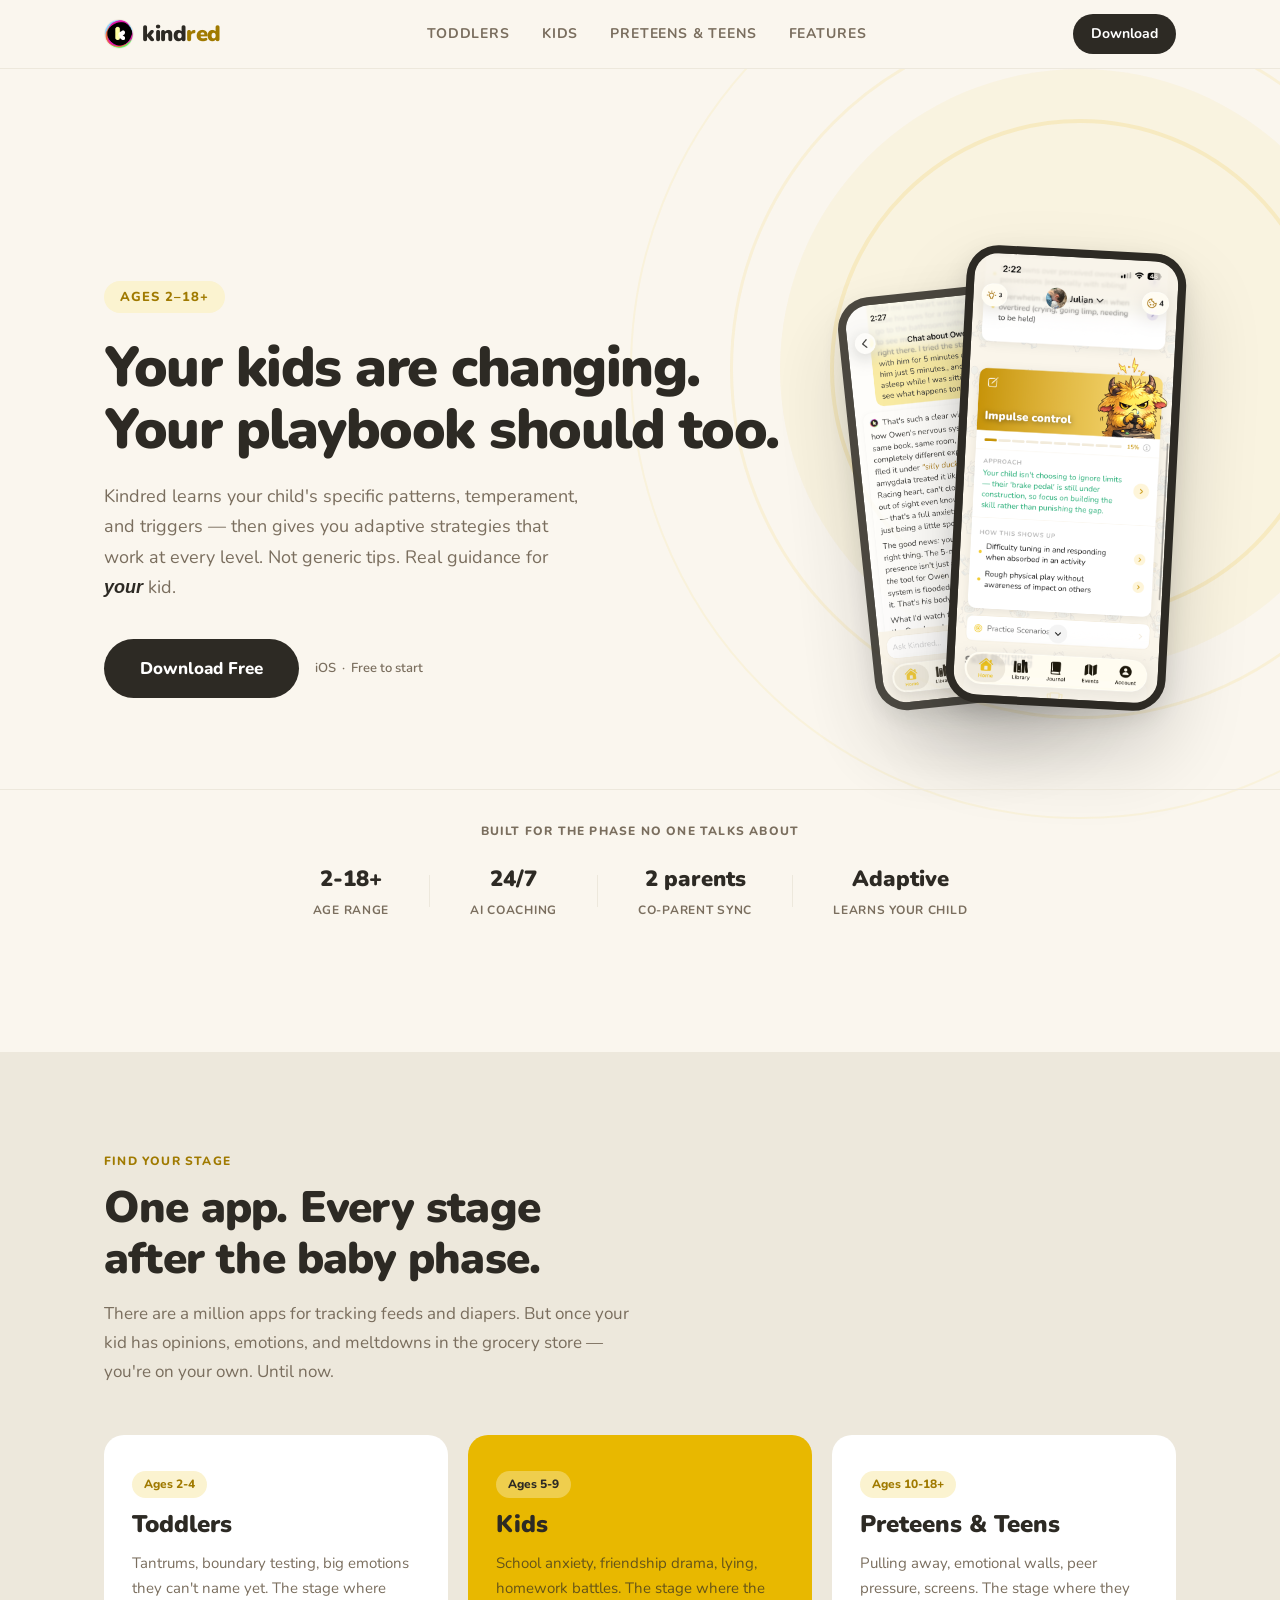
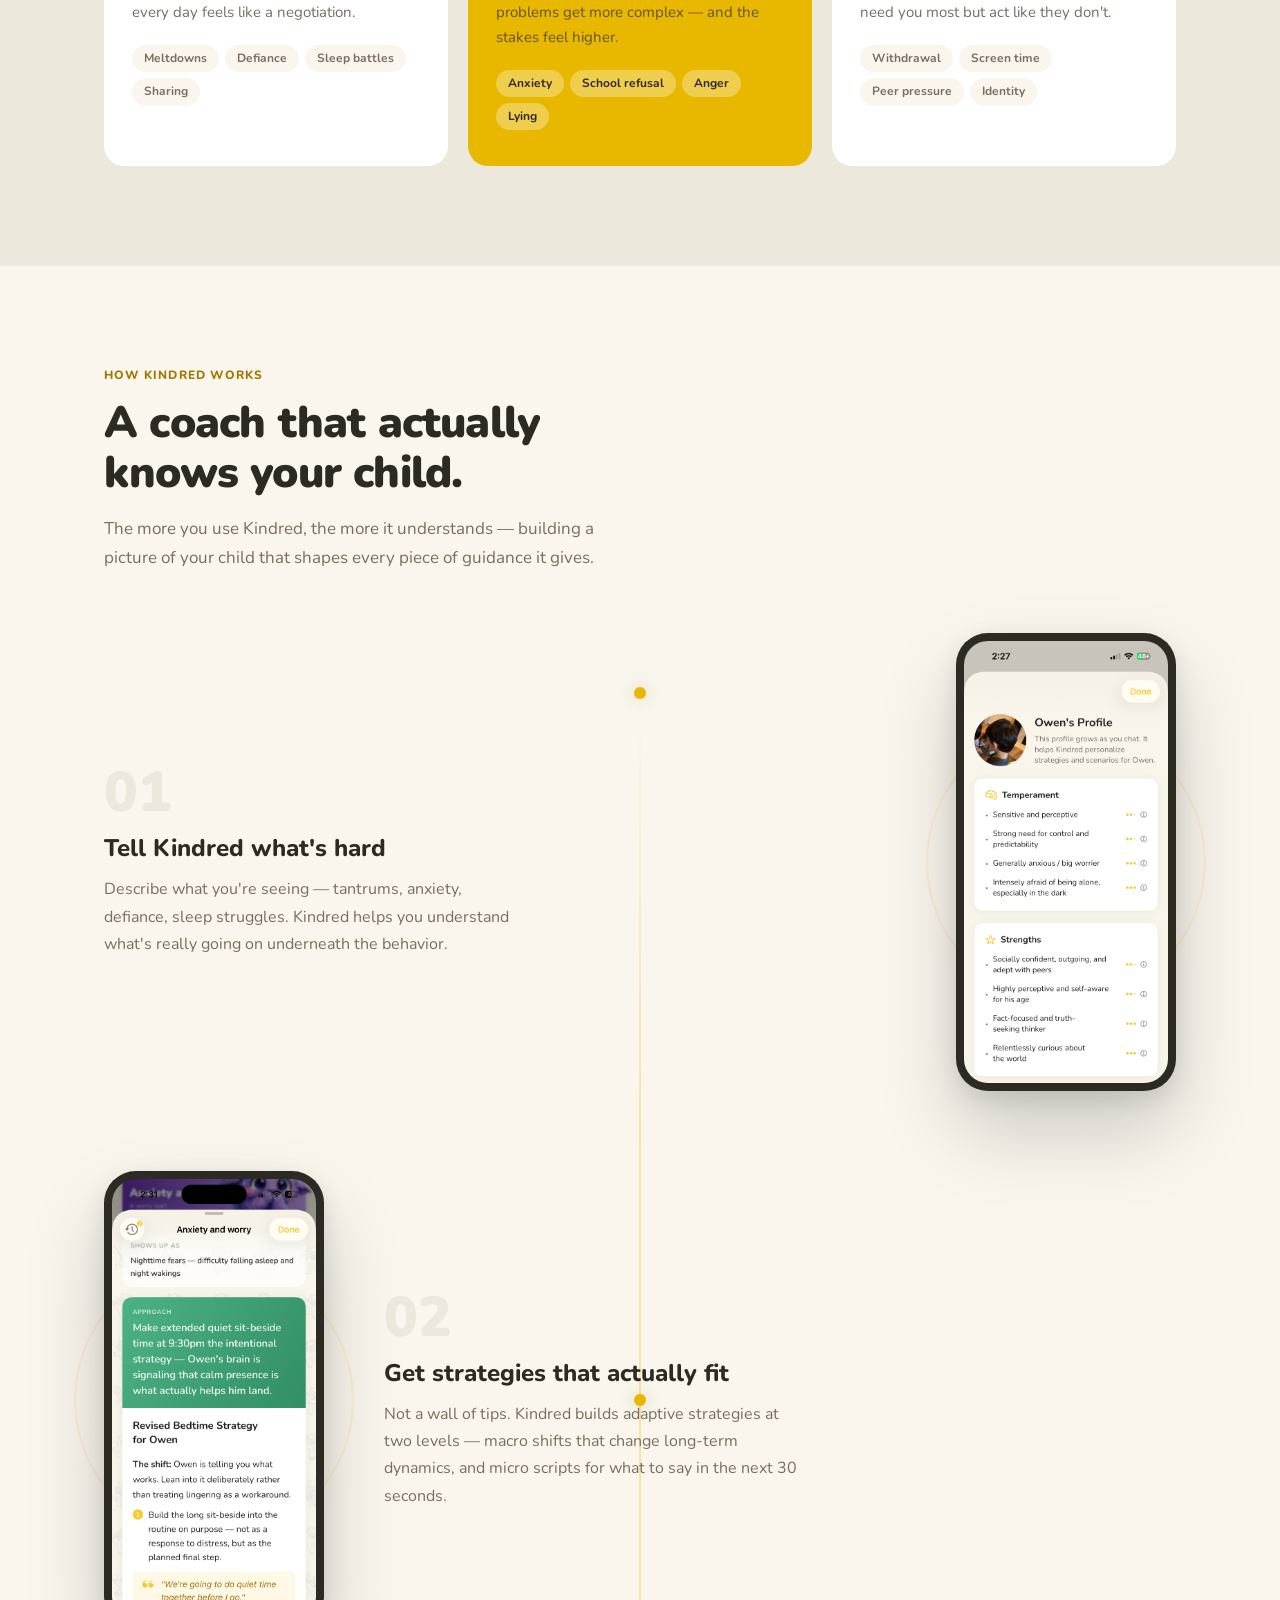
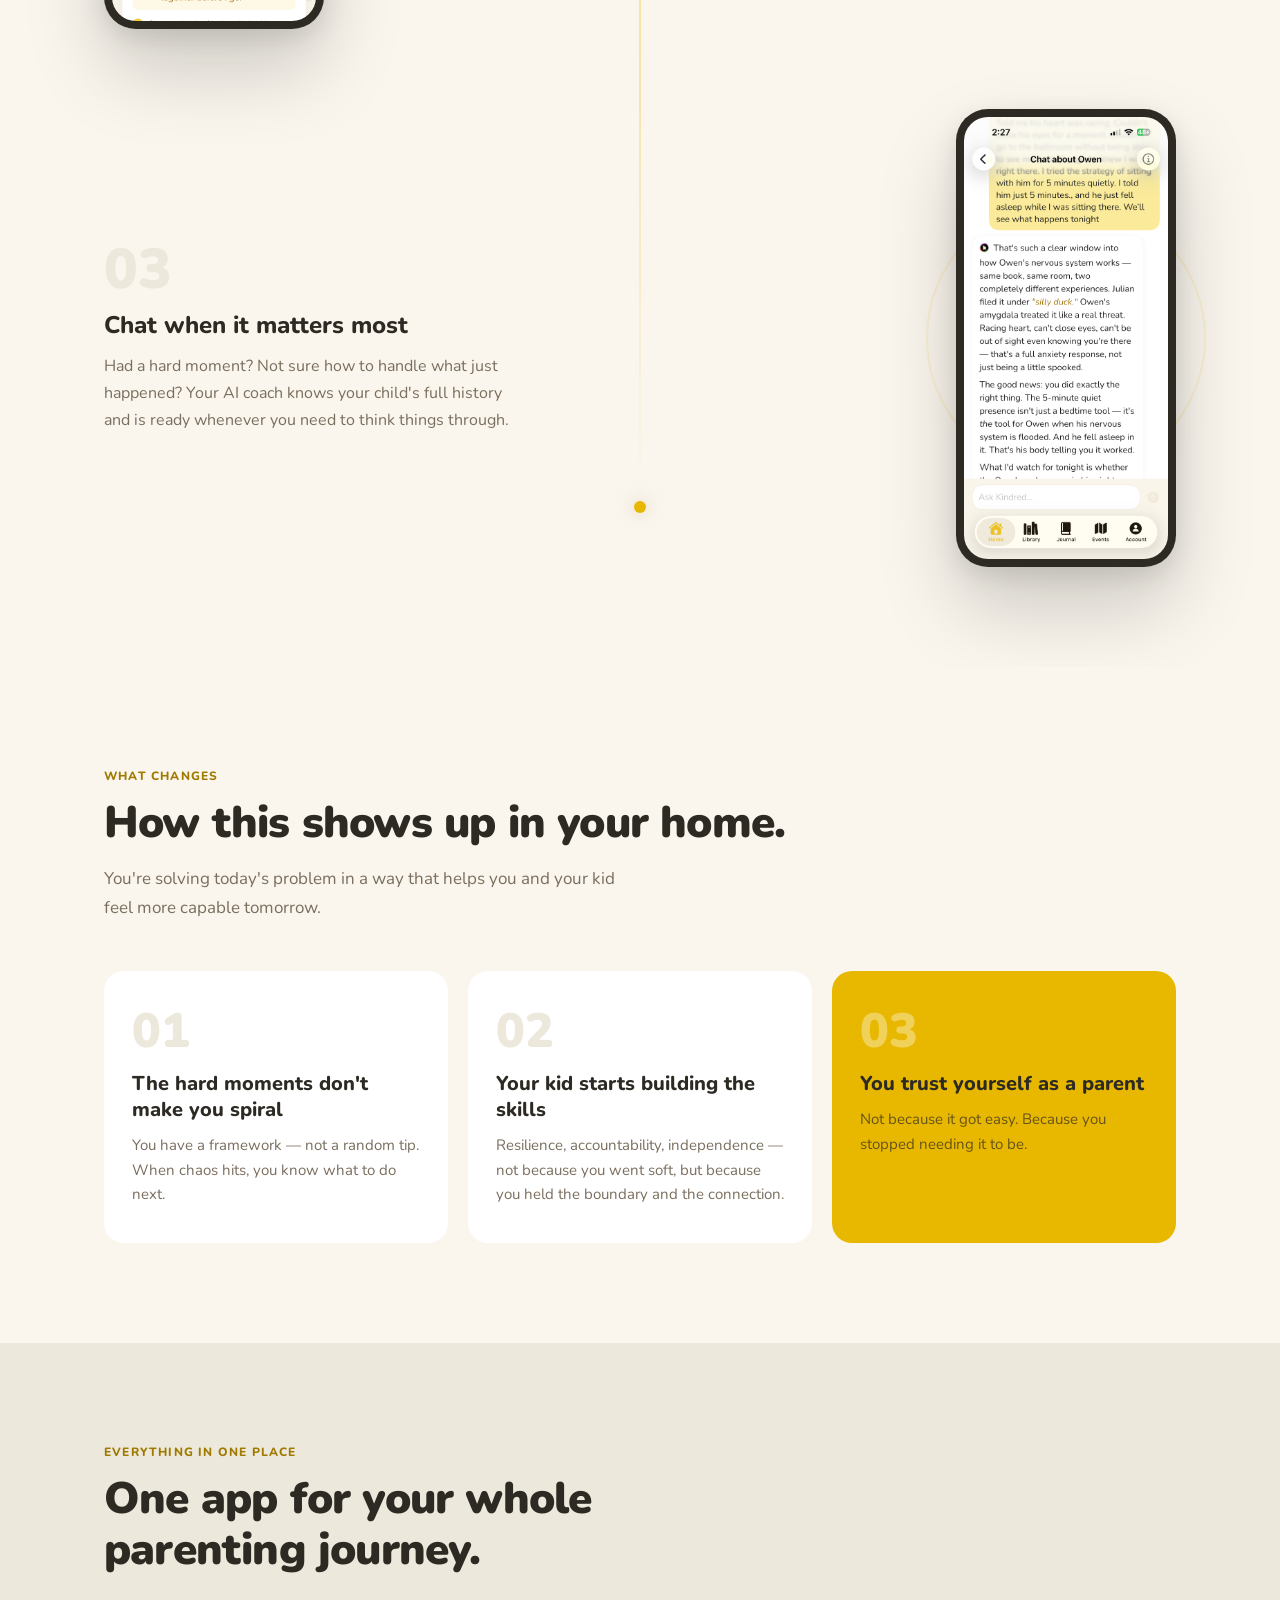
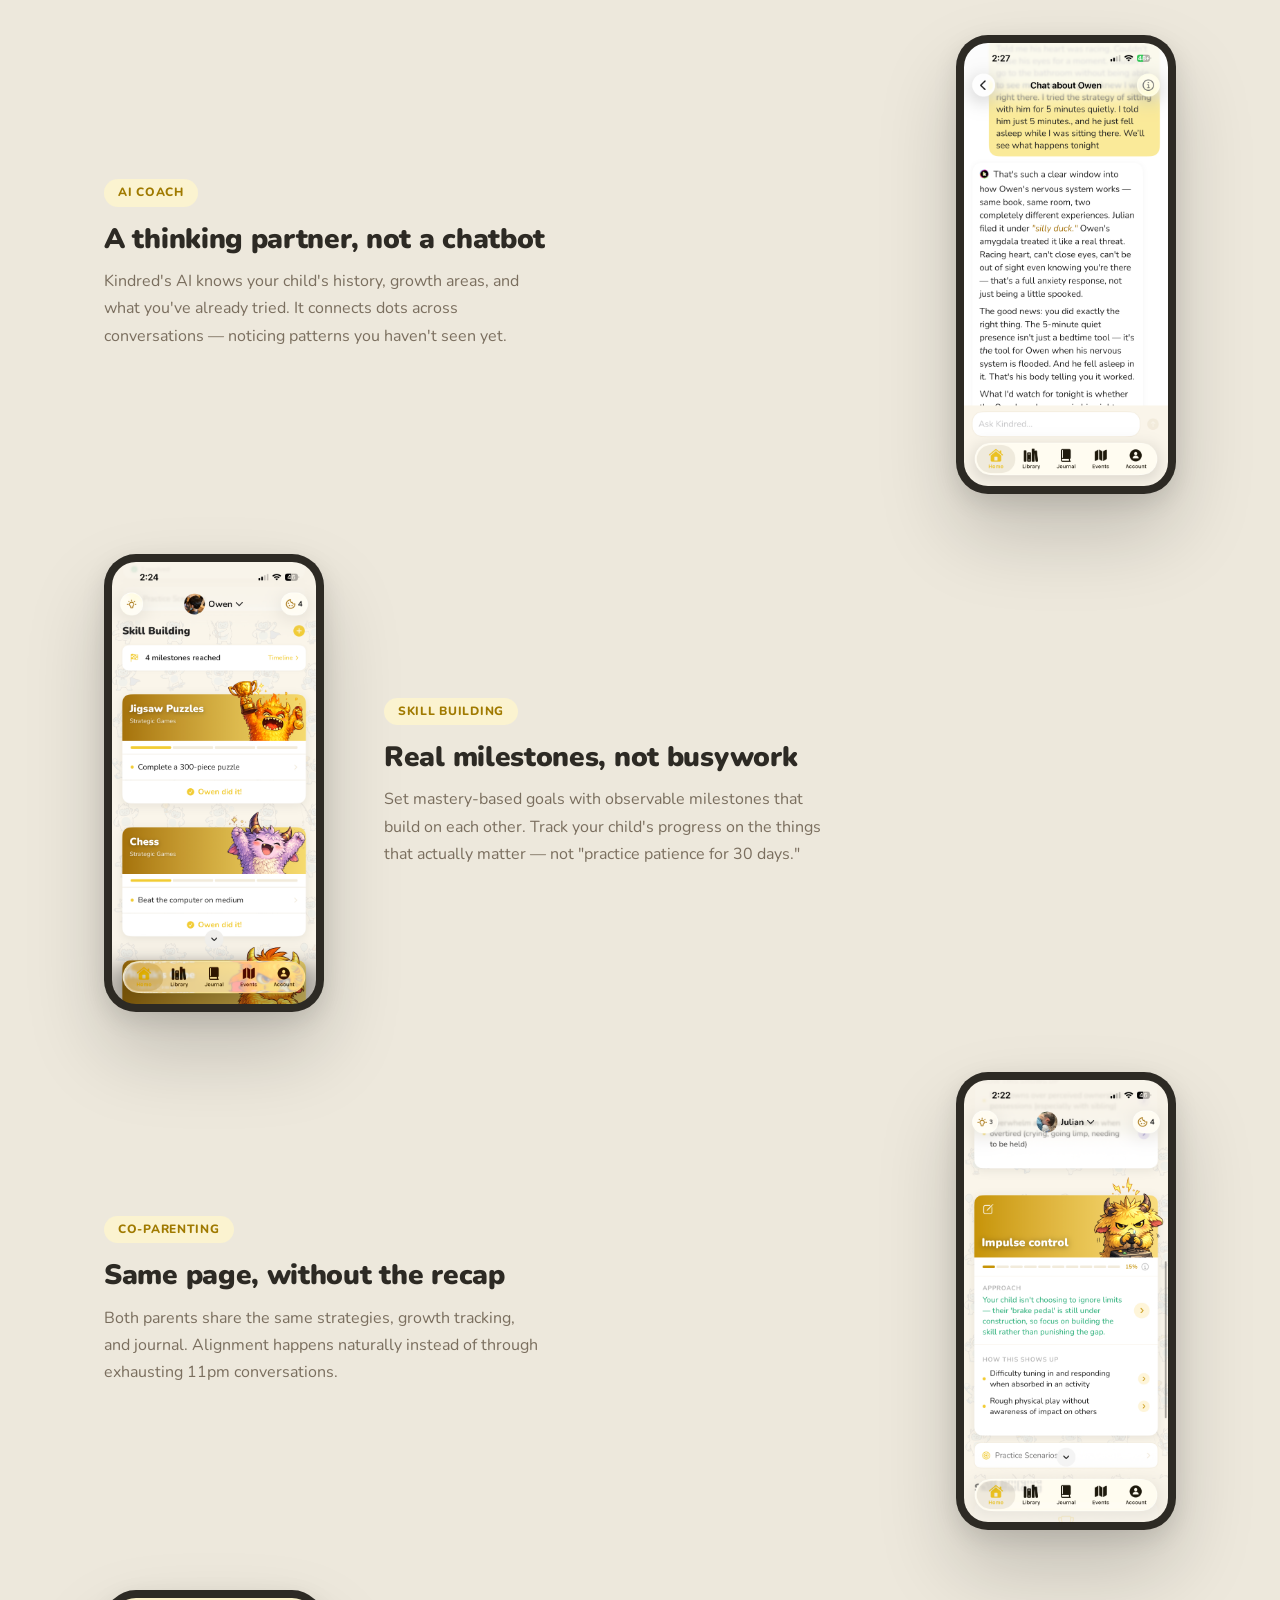
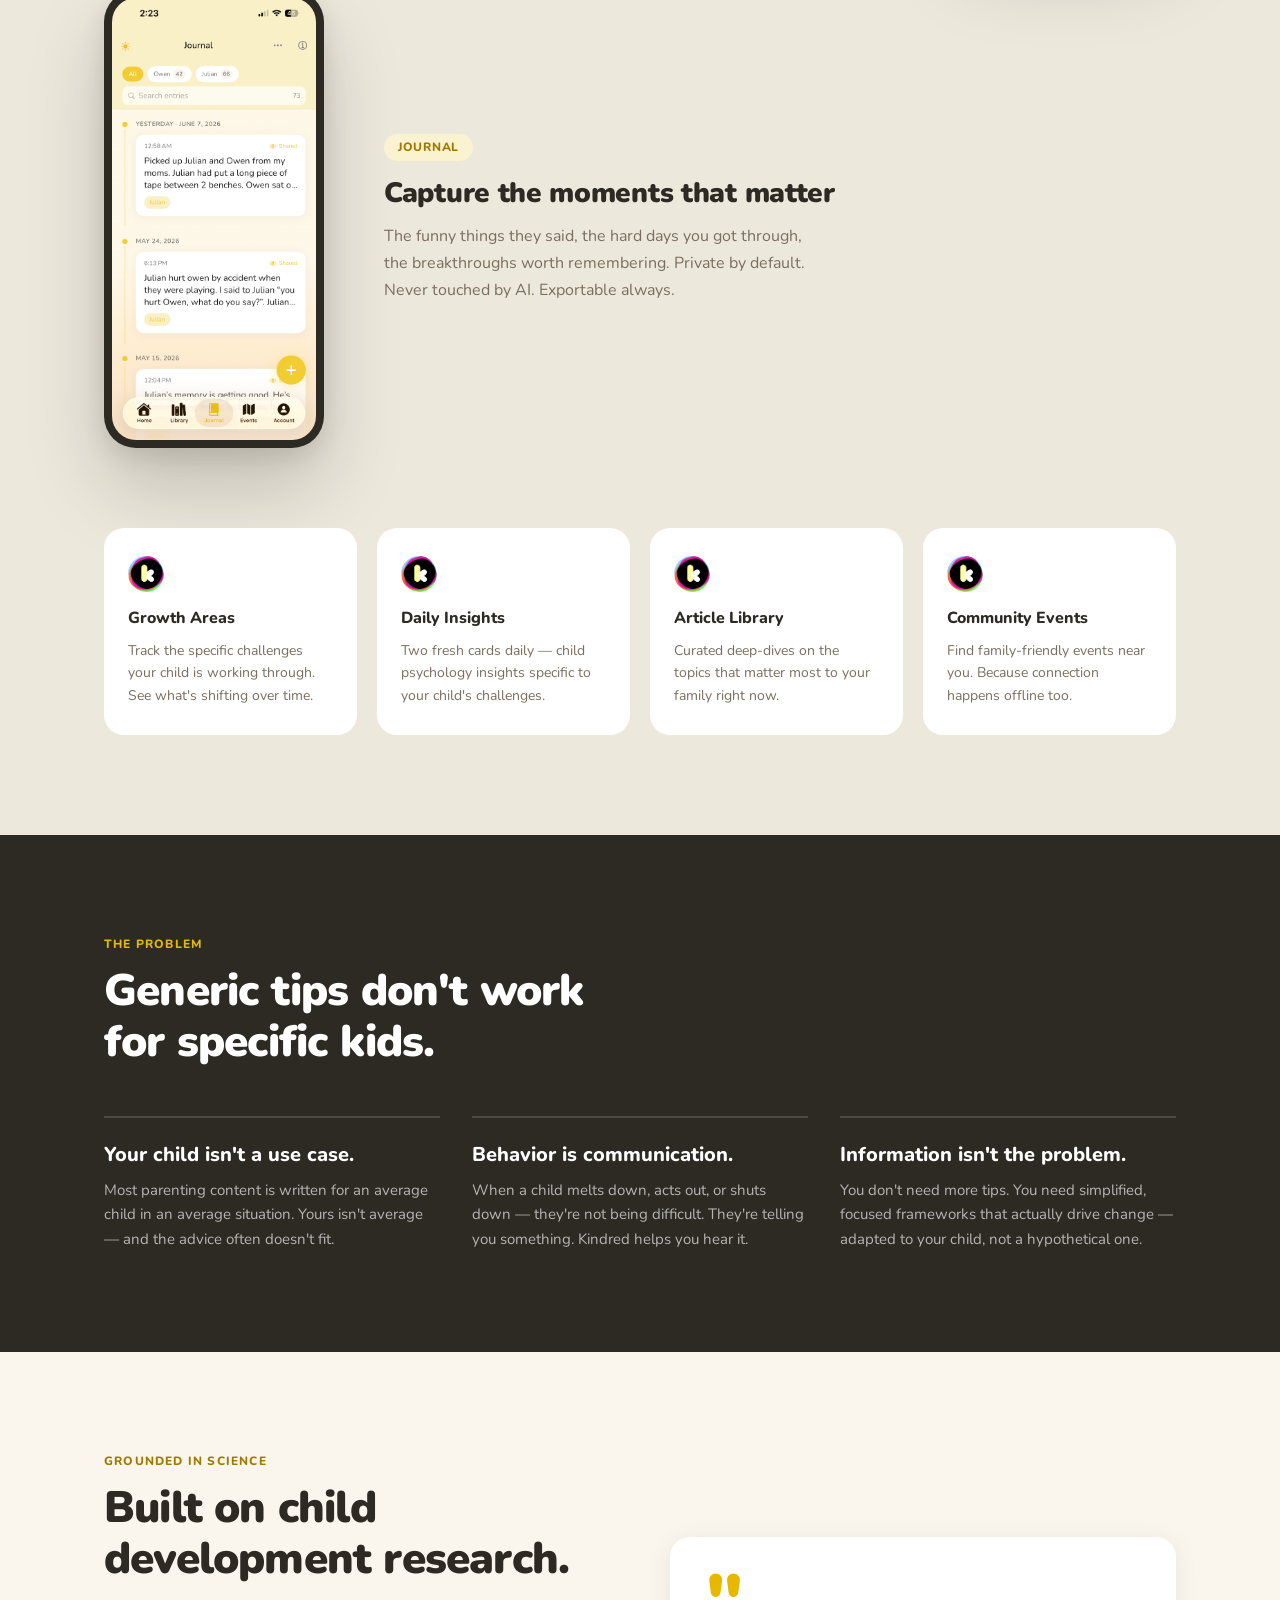
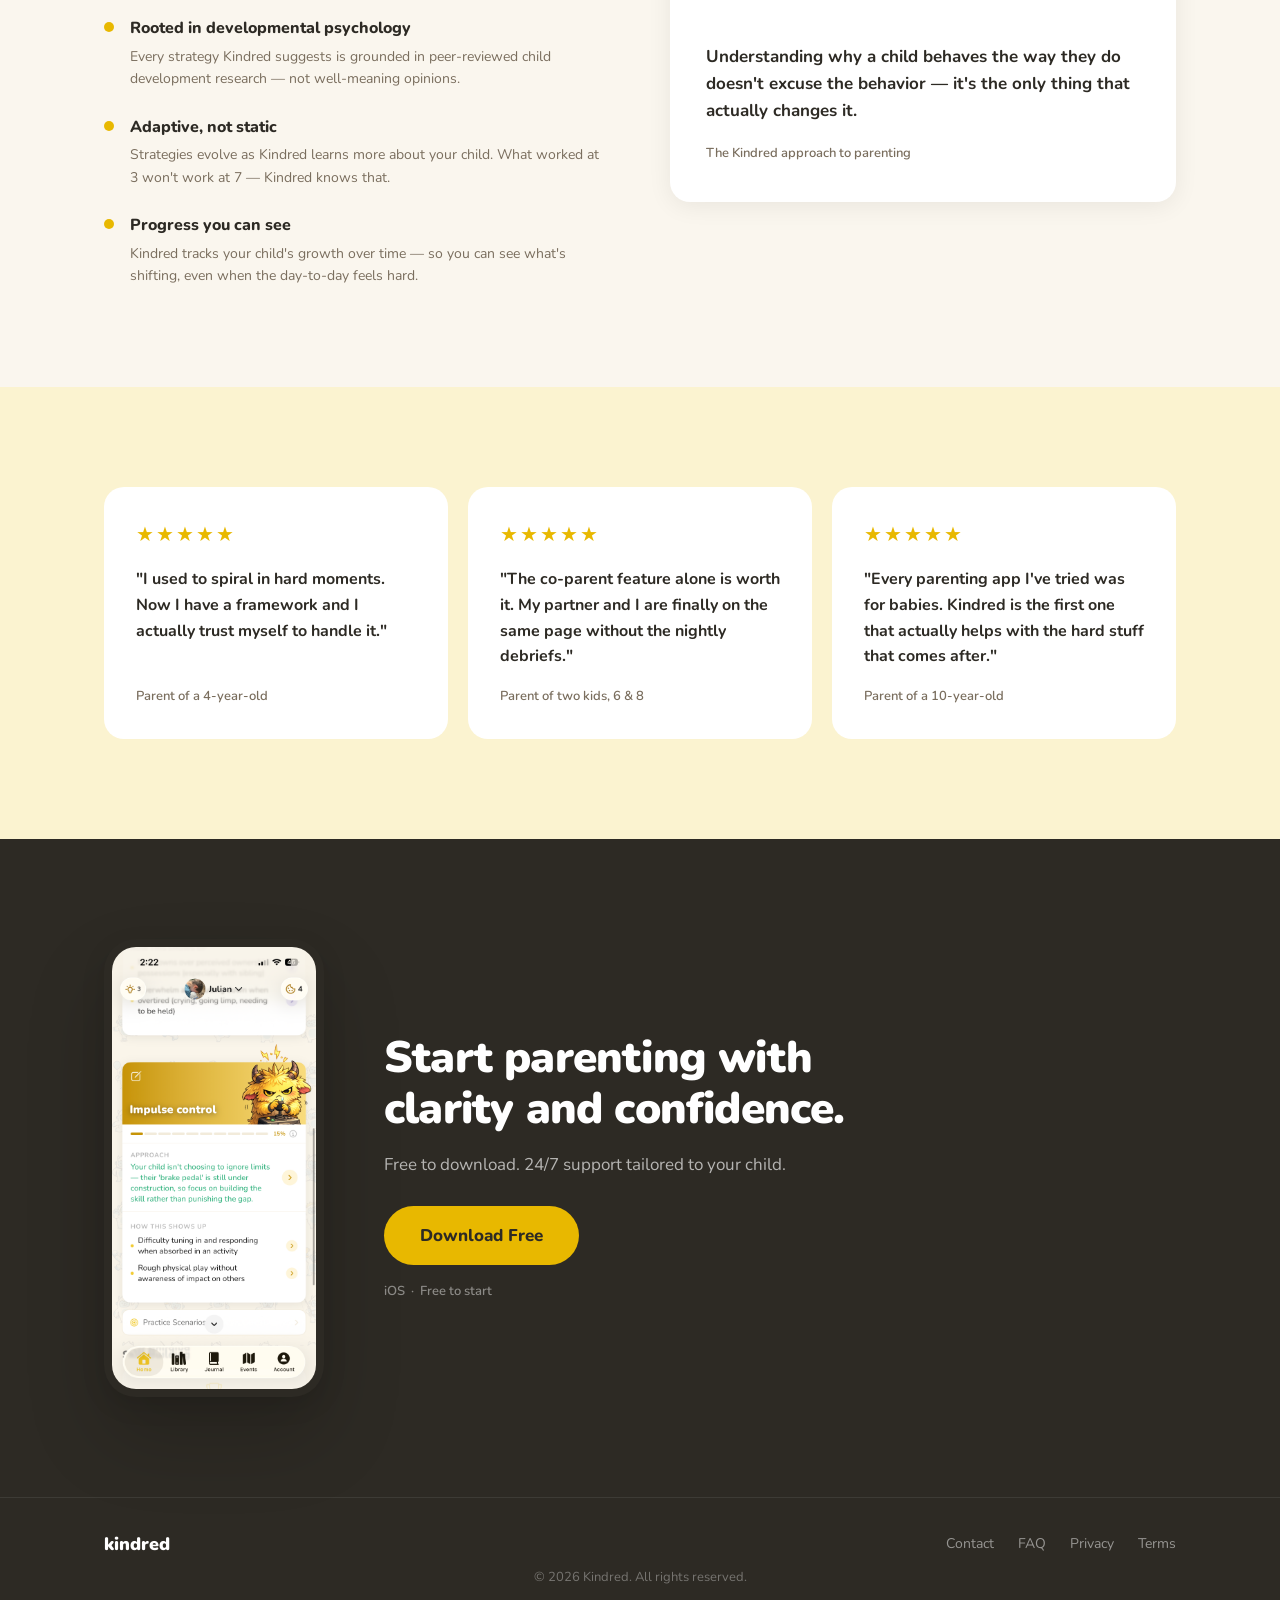
==== commit 694fde3d: "Update hero copy and add visual flourishes to how-it-works section Reworked headline to "Your kids a" ====
--- a/index.html
+++ b/index.html
@@ -30,7 +30,7 @@
         <div class="nav-links">
           <a href="#ages-toddler" class="nav-link">Toddlers</a>
           <a href="#ages-kid" class="nav-link">Kids</a>
-          <a href="#ages-preteen" class="nav-link">Preteens</a>
+          <a href="#ages-preteen" class="nav-link">Preteens & Teens</a>
           <a href="#features" class="nav-link">Features</a>
         </div>
         <a href="#download" class="btn btn-primary btn-sm">Download</a>
@@ -47,8 +47,8 @@
       </div>
       <div class="container hero-content-wrap">
         <div class="hero-text">
-          <div class="hero-eyebrow">Beyond the baby phase</div>
-          <h1>Parenting gets harder.<br/><em>Now you have a coach.</em></h1>
+          <div class="hero-eyebrow">Ages 2–18+</div>
+          <h1>Your kids are changing.<br/>Your playbook should too.</h1>
           <p class="hero-sub">
             Kindred learns your child's specific patterns, temperament, and triggers —
             then gives you adaptive strategies that work at every level. Not generic tips.
@@ -89,7 +89,7 @@
           <p class="media-bar-label">Built for the phase no one talks about</p>
           <div class="media-bar-stats">
             <div class="stat-item">
-              <span class="stat-number">2-14</span>
+              <span class="stat-number">2-18+</span>
               <span class="stat-label">Age range</span>
             </div>
             <div class="stat-divider"></div>
@@ -146,8 +146,8 @@
             </div>
           </a>
           <a href="#ages-preteen" class="stage-card" id="ages-preteen">
-            <div class="stage-age">Ages 10-14</div>
-            <h3>Preteens</h3>
+            <div class="stage-age">Ages 10-18+</div>
+            <h3>Preteens & Teens</h3>
             <p>Pulling away, emotional walls, peer pressure, screens. The stage where they need you most but act like they don't.</p>
             <div class="stage-challenges">
               <span class="challenge-tag">Withdrawal</span>
@@ -171,6 +171,12 @@
         </p>
 
         <div class="how-steps">
+          <div class="how-connector" aria-hidden="true">
+            <div class="connector-line"></div>
+            <div class="connector-dot" style="top: 0"></div>
+            <div class="connector-dot" style="top: 50%"></div>
+            <div class="connector-dot" style="top: 100%"></div>
+          </div>
           <div class="how-step">
             <div class="how-step-content">
               <div class="how-number">01</div>
--- a/styles.css
+++ b/styles.css
@@ -501,12 +501,43 @@
   flex-direction: column;
   gap: 80px;
   margin-top: 60px;
+  position: relative;
+}
+
+/* Vertical connector line with dots */
+.how-connector {
+  position: absolute;
+  left: 50%;
+  top: 60px;
+  bottom: 60px;
+  width: 2px;
+  transform: translateX(-50%);
+  z-index: 0;
+  pointer-events: none;
+}
+.connector-line {
+  position: absolute;
+  inset: 0;
+  background: linear-gradient(to bottom, transparent, var(--gold), var(--gold), transparent);
+  opacity: 0.3;
+}
+.connector-dot {
+  position: absolute;
+  left: 50%;
+  width: 12px;
+  height: 12px;
+  transform: translate(-50%, -50%);
+  border-radius: 50%;
+  background: var(--gold);
+  box-shadow: 0 0 16px rgba(196, 164, 105, 0.5);
 }
 
 .how-step {
   display: flex;
   align-items: center;
   gap: 60px;
+  position: relative;
+  z-index: 1;
 }
 
 .how-step-reverse {
@@ -519,10 +550,40 @@
 
 .how-step-phone {
   flex-shrink: 0;
+  position: relative;
+}
+
+/* Decorative rings behind phone */
+.how-step-phone::before {
+  content: '';
+  position: absolute;
+  top: 50%;
+  left: 50%;
+  width: 280px;
+  height: 280px;
+  transform: translate(-50%, -50%);
+  border-radius: 50%;
+  border: 2px solid var(--gold);
+  opacity: 0.12;
+  pointer-events: none;
+}
+.how-step-phone::after {
+  content: '';
+  position: absolute;
+  top: 50%;
+  left: 50%;
+  width: 340px;
+  height: 340px;
+  transform: translate(-50%, -50%);
+  border-radius: 50%;
+  background: radial-gradient(circle, rgba(196, 164, 105, 0.08) 0%, transparent 70%);
+  pointer-events: none;
 }
 
 .how-step-phone .phone-frame {
   width: 220px;
+  position: relative;
+  z-index: 1;
 }
 
 .how-number {
@@ -531,6 +592,21 @@
   color: var(--cream-dark);
   line-height: 1;
   margin-bottom: 12px;
+  position: relative;
+}
+
+/* Subtle glow behind the step number */
+.how-number::after {
+  content: attr(data-num);
+  position: absolute;
+  top: 0;
+  left: 0;
+  font-size: 56px;
+  font-weight: 900;
+  color: var(--gold);
+  opacity: 0.08;
+  filter: blur(12px);
+  pointer-events: none;
 }
 
 .how-step-content h3 {
@@ -952,6 +1028,10 @@
     grid-template-columns: repeat(2, 1fr);
   }
 
+  .how-connector {
+    display: none;
+  }
+
   .how-step,
   .how-step-reverse,
   .feature-row,
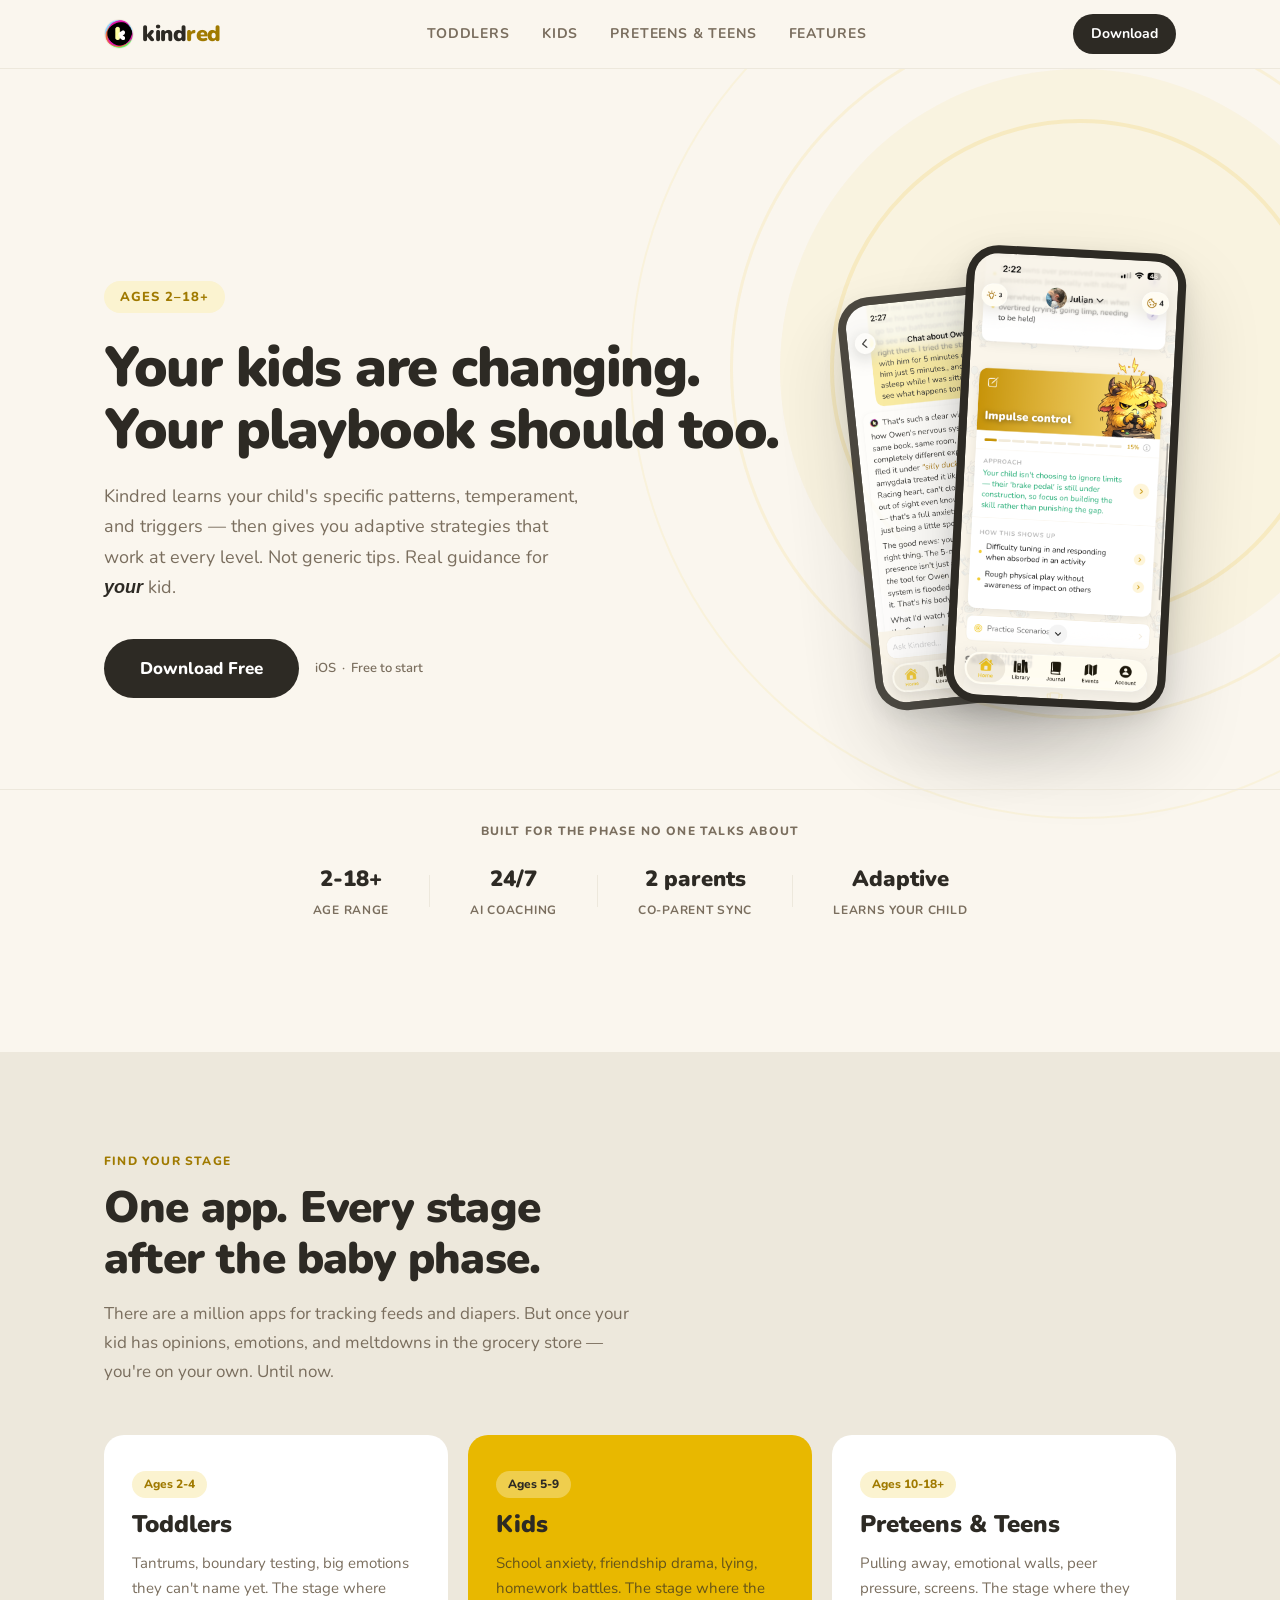
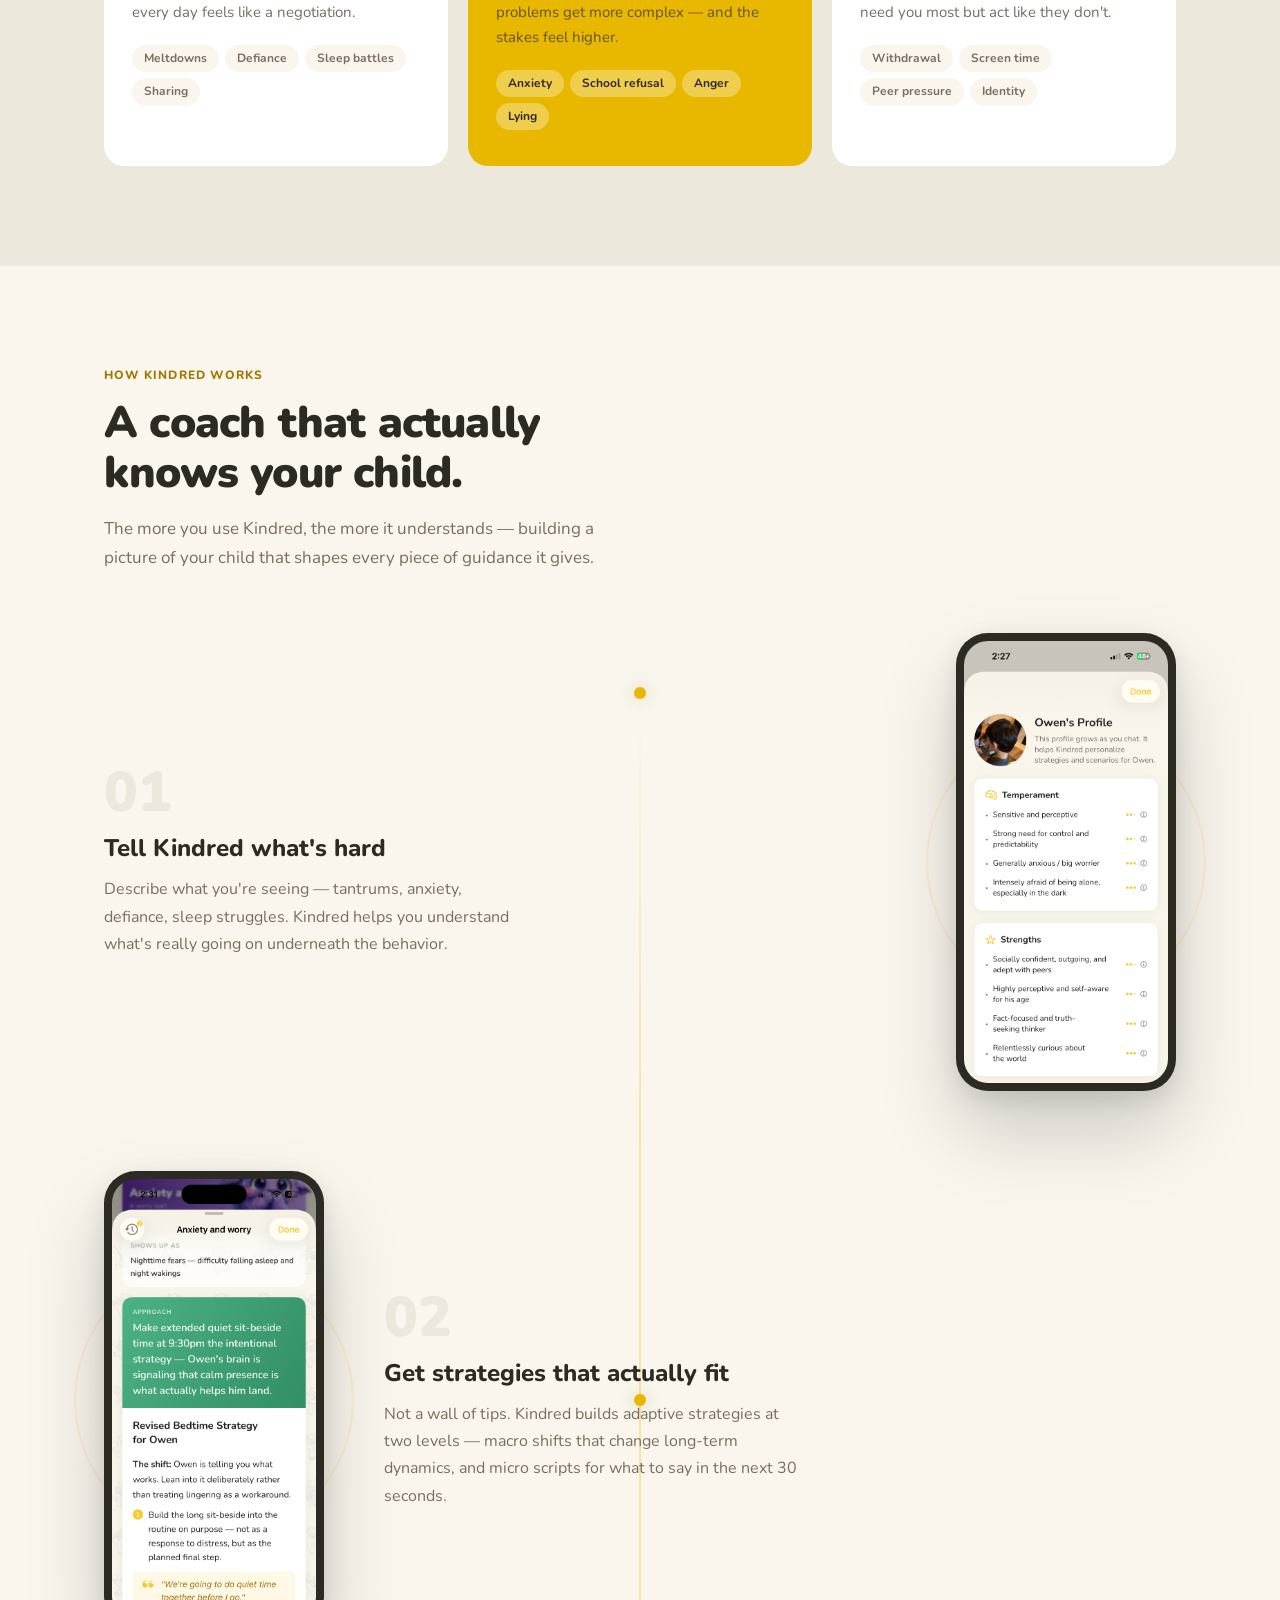
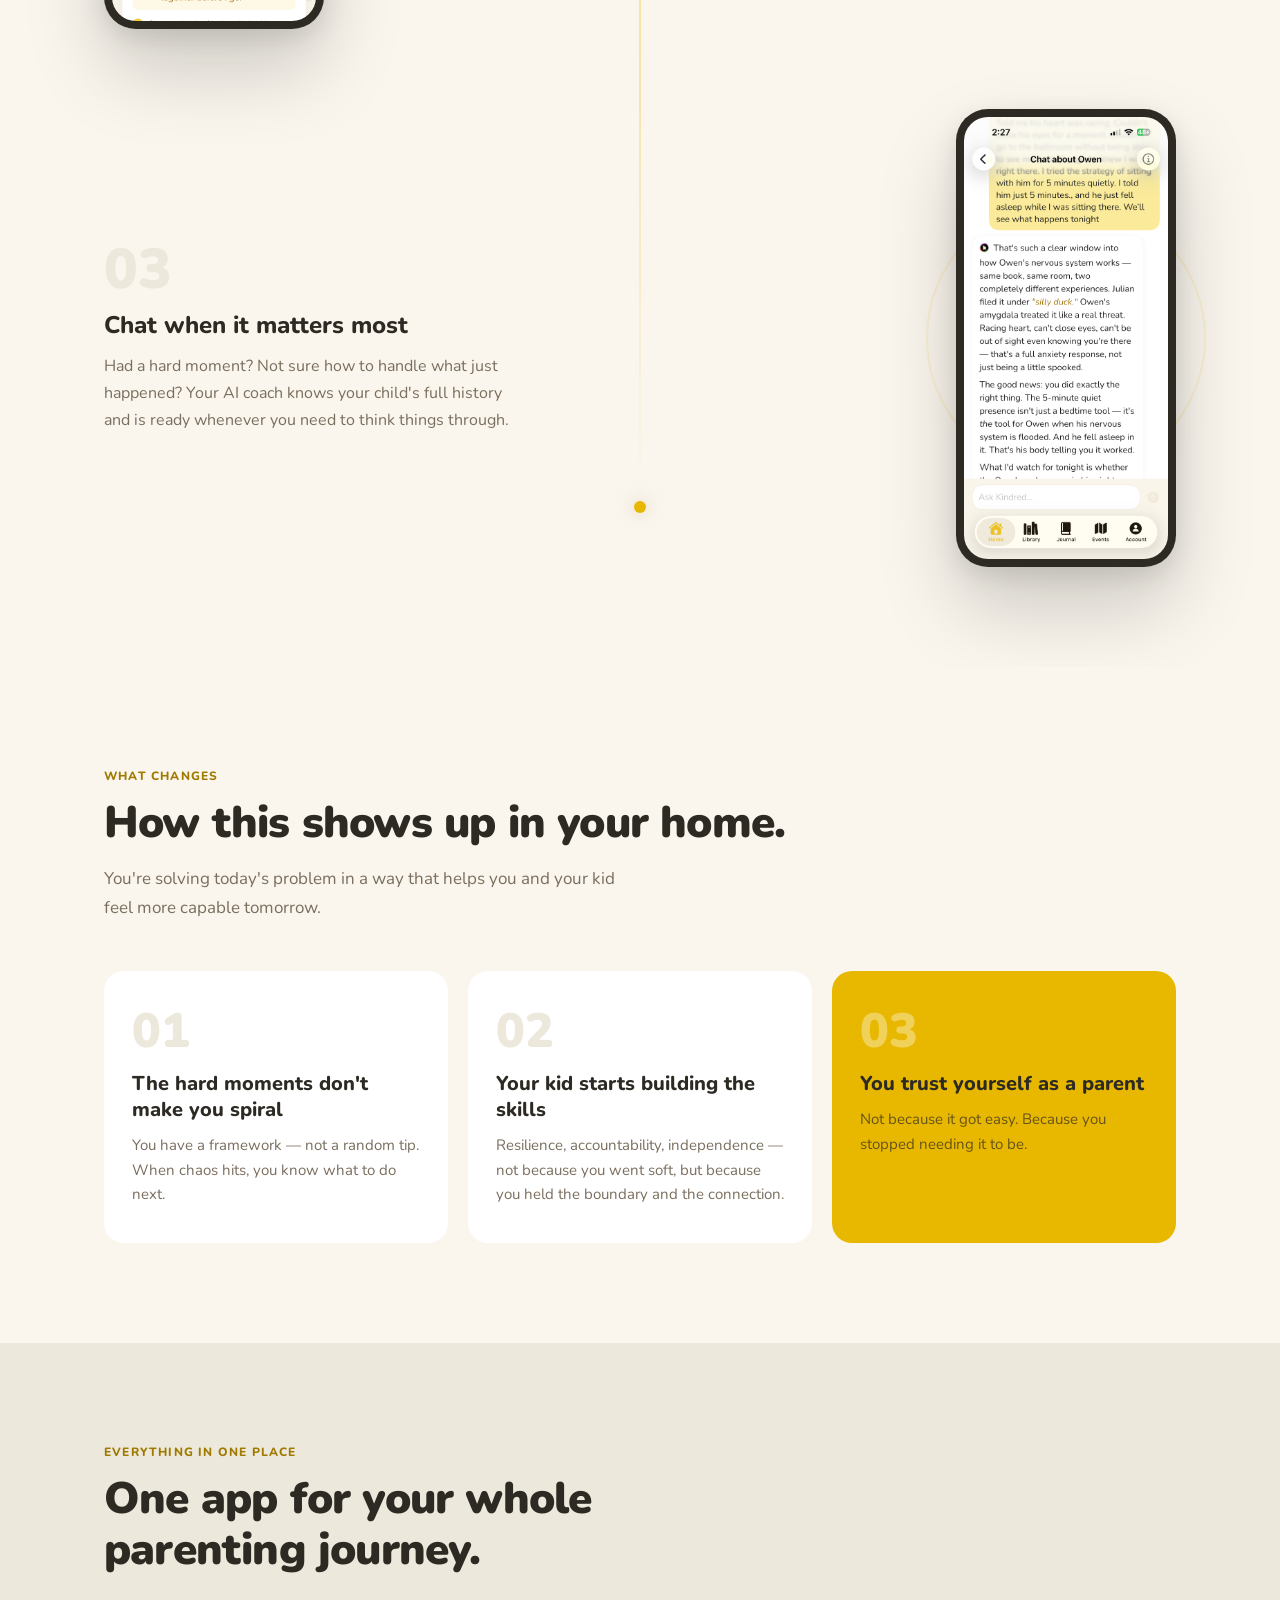
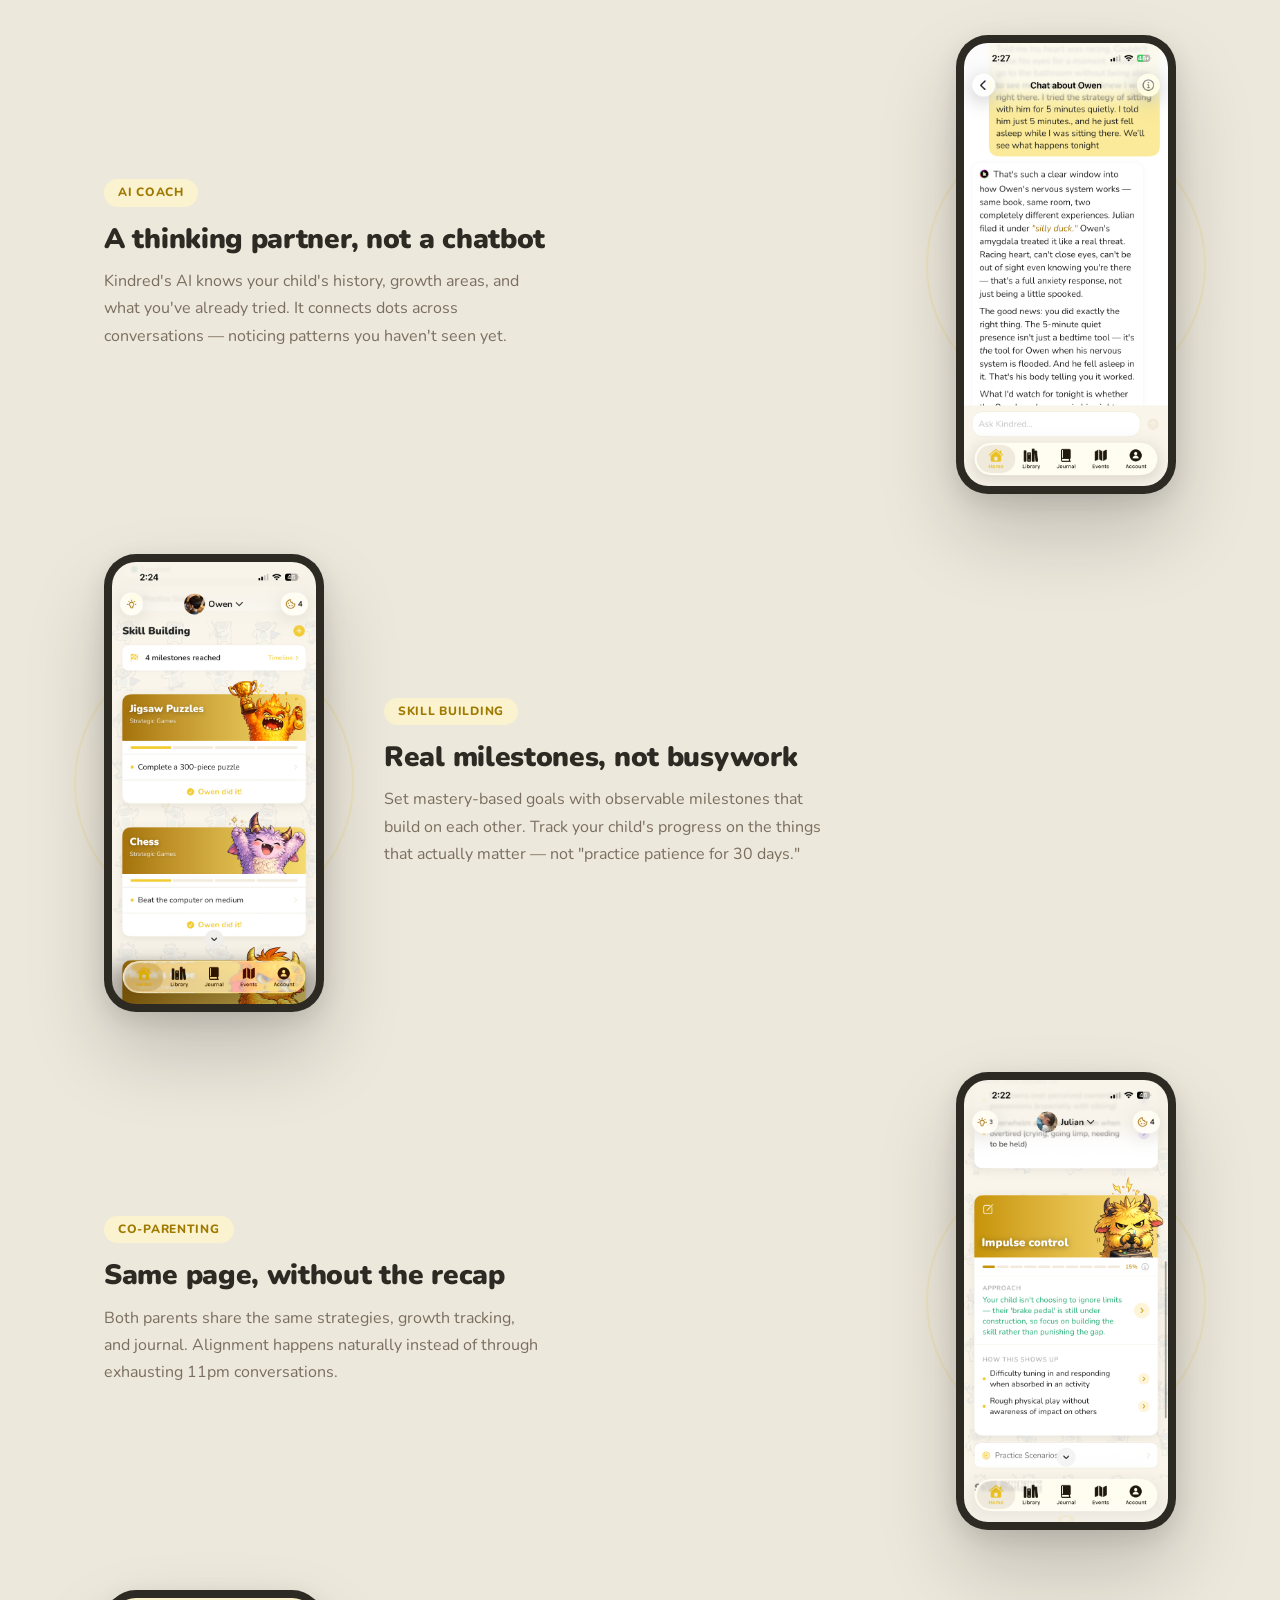
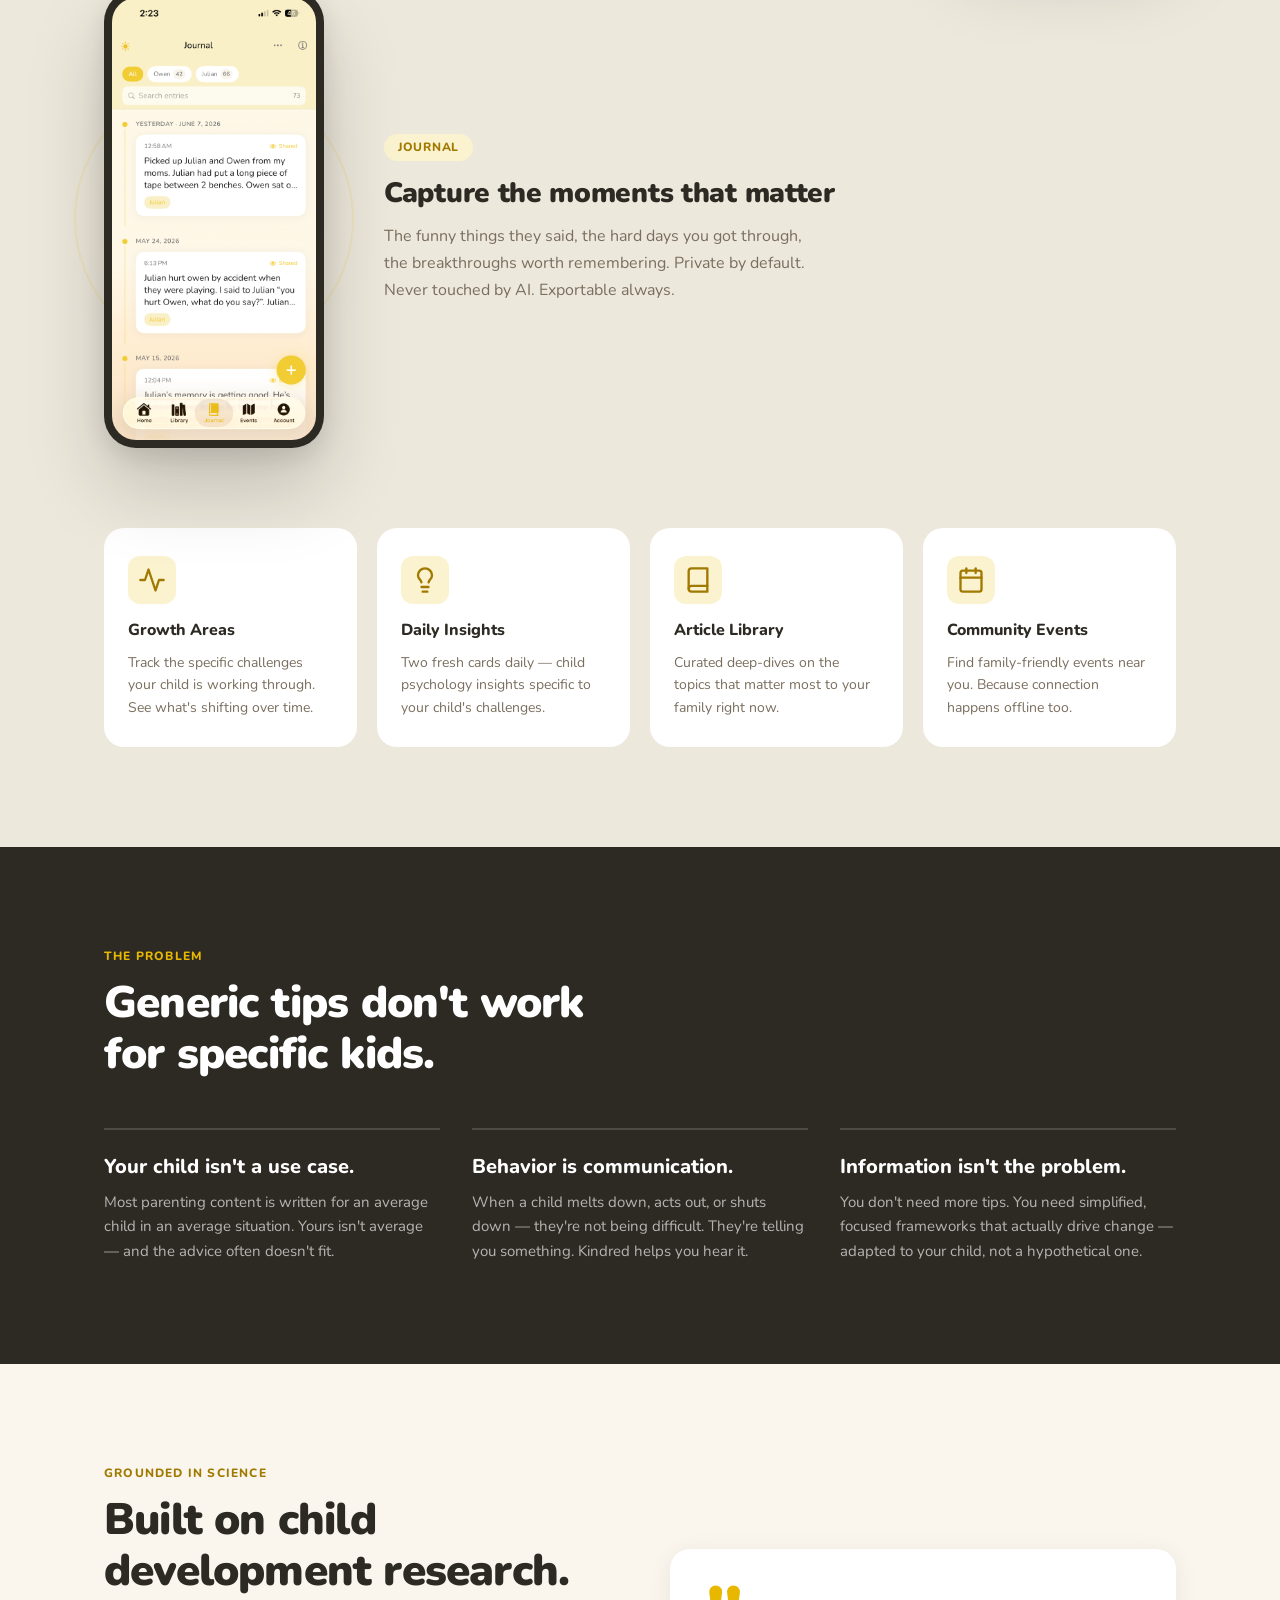
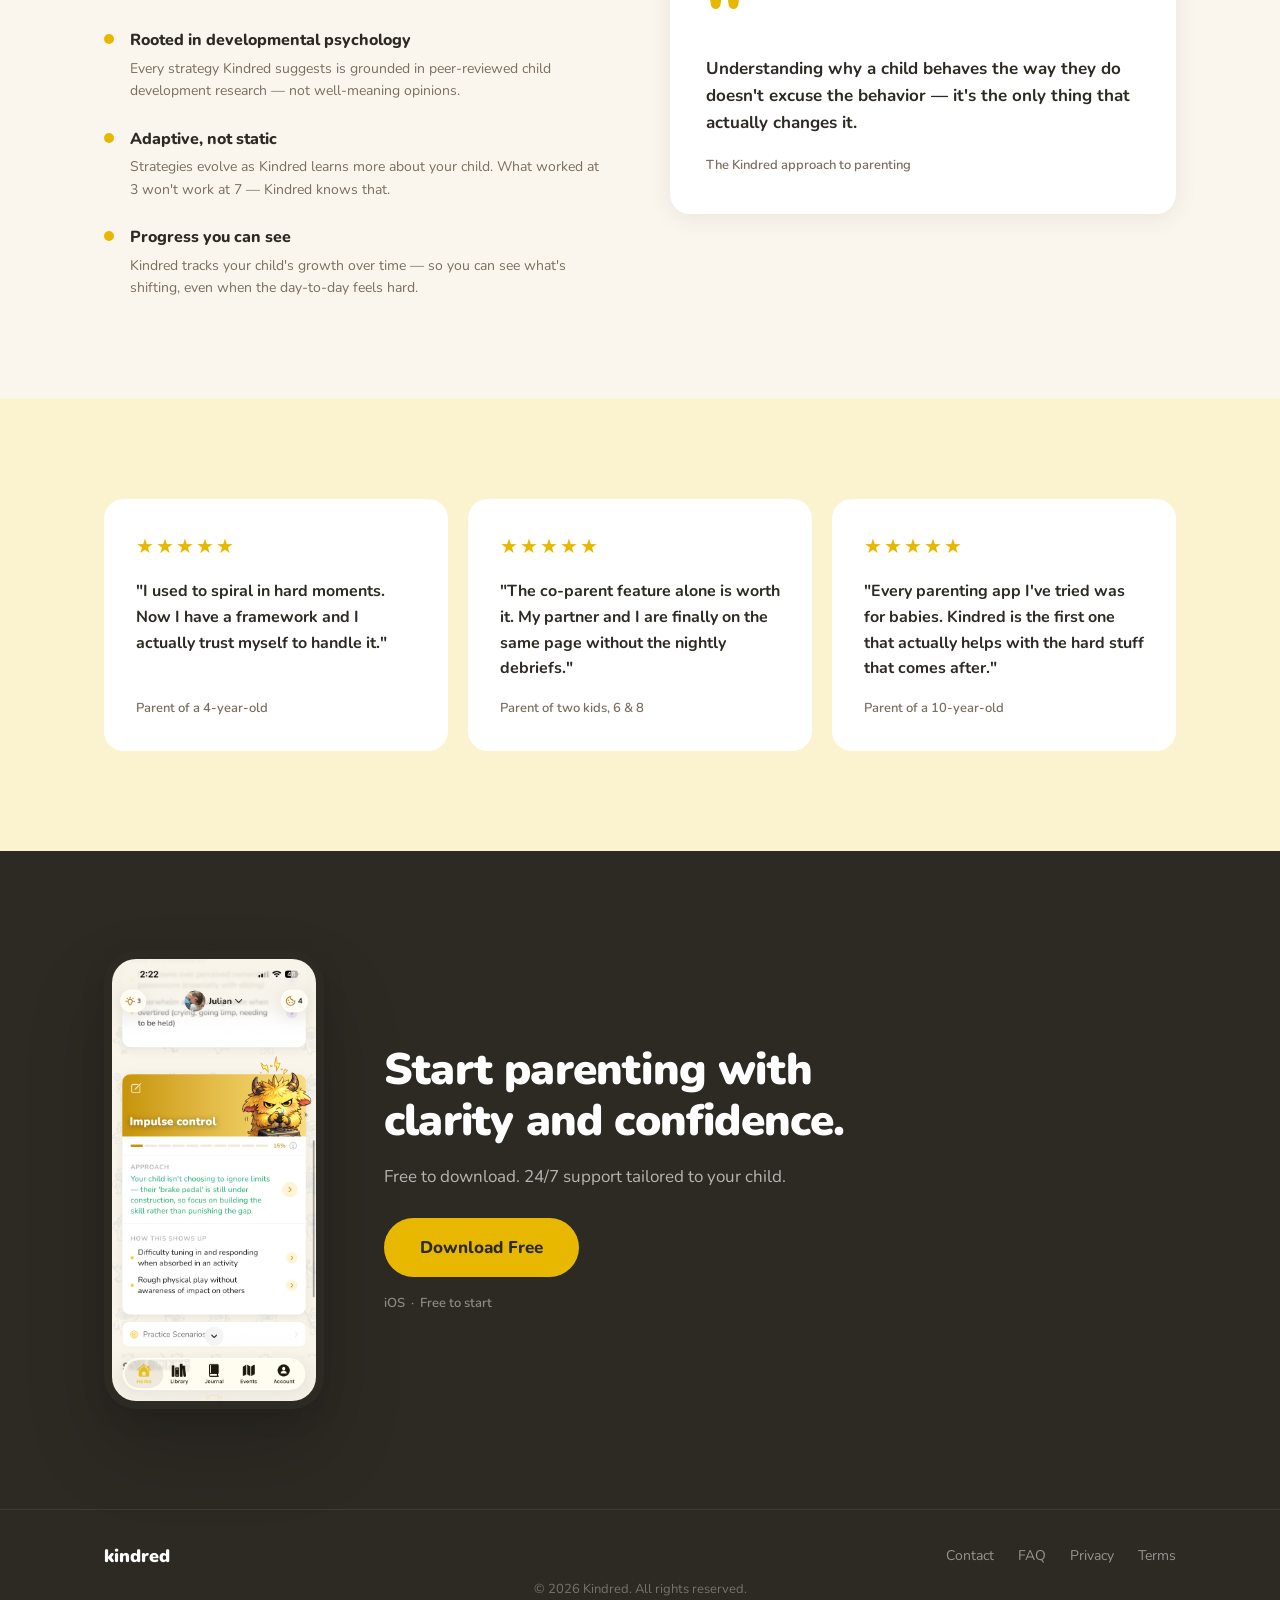
==== commit 7674dbb1: "Add decorative rings to feature phone mockups and replace mini card icons Added same concentric ring" ====
--- a/index.html
+++ b/index.html
@@ -332,28 +332,28 @@
         <div class="features-mini-grid">
           <div class="feature-mini">
             <div class="feature-mini-icon">
-              <img src="favicon.png" alt="" />
+              <svg xmlns="http://www.w3.org/2000/svg" width="28" height="28" viewBox="0 0 24 24" fill="none" stroke="currentColor" stroke-width="2" stroke-linecap="round" stroke-linejoin="round"><polyline points="22 12 18 12 15 21 9 3 6 12 2 12"/></svg>
             </div>
             <h4>Growth Areas</h4>
             <p>Track the specific challenges your child is working through. See what's shifting over time.</p>
           </div>
           <div class="feature-mini">
             <div class="feature-mini-icon">
-              <img src="favicon.png" alt="" />
+              <svg xmlns="http://www.w3.org/2000/svg" width="28" height="28" viewBox="0 0 24 24" fill="none" stroke="currentColor" stroke-width="2" stroke-linecap="round" stroke-linejoin="round"><path d="M9 18h6"/><path d="M10 22h4"/><path d="M15.09 14c.18-.98.65-1.74 1.41-2.5A4.65 4.65 0 0 0 18 8 6 6 0 0 0 6 8c0 1 .23 2.23 1.5 3.5C8.26 12.26 8.72 13.02 8.91 14"/></svg>
             </div>
             <h4>Daily Insights</h4>
             <p>Two fresh cards daily — child psychology insights specific to your child's challenges.</p>
           </div>
           <div class="feature-mini">
             <div class="feature-mini-icon">
-              <img src="favicon.png" alt="" />
+              <svg xmlns="http://www.w3.org/2000/svg" width="28" height="28" viewBox="0 0 24 24" fill="none" stroke="currentColor" stroke-width="2" stroke-linecap="round" stroke-linejoin="round"><path d="M4 19.5A2.5 2.5 0 0 1 6.5 17H20"/><path d="M6.5 2H20v20H6.5A2.5 2.5 0 0 1 4 19.5v-15A2.5 2.5 0 0 1 6.5 2z"/></svg>
             </div>
             <h4>Article Library</h4>
             <p>Curated deep-dives on the topics that matter most to your family right now.</p>
           </div>
           <div class="feature-mini">
             <div class="feature-mini-icon">
-              <img src="favicon.png" alt="" />
+              <svg xmlns="http://www.w3.org/2000/svg" width="28" height="28" viewBox="0 0 24 24" fill="none" stroke="currentColor" stroke-width="2" stroke-linecap="round" stroke-linejoin="round"><rect x="3" y="4" width="18" height="18" rx="2" ry="2"/><line x1="16" y1="2" x2="16" y2="6"/><line x1="8" y1="2" x2="8" y2="6"/><line x1="3" y1="10" x2="21" y2="10"/></svg>
             </div>
             <h4>Community Events</h4>
             <p>Find family-friendly events near you. Because connection happens offline too.</p>
--- a/styles.css
+++ b/styles.css
@@ -698,10 +698,40 @@
 
 .feature-phone {
   flex-shrink: 0;
+  position: relative;
+}
+
+/* Decorative rings behind feature phones */
+.feature-phone::before {
+  content: '';
+  position: absolute;
+  top: 50%;
+  left: 50%;
+  width: 280px;
+  height: 280px;
+  transform: translate(-50%, -50%);
+  border-radius: 50%;
+  border: 2px solid var(--gold);
+  opacity: 0.12;
+  pointer-events: none;
+}
+.feature-phone::after {
+  content: '';
+  position: absolute;
+  top: 50%;
+  left: 50%;
+  width: 340px;
+  height: 340px;
+  transform: translate(-50%, -50%);
+  border-radius: 50%;
+  background: radial-gradient(circle, rgba(196, 164, 105, 0.08) 0%, transparent 70%);
+  pointer-events: none;
 }
 
 .feature-phone .phone-frame {
   width: 220px;
+  position: relative;
+  z-index: 1;
 }
 
 .feature-badge {
@@ -746,9 +776,15 @@
 }
 
 .feature-mini-icon {
-  width: 36px;
-  height: 36px;
+  width: 48px;
+  height: 48px;
   margin-bottom: 14px;
+  display: flex;
+  align-items: center;
+  justify-content: center;
+  background: var(--gold-subtle);
+  border-radius: 12px;
+  color: var(--gold-dark);
 }
 
 .feature-mini-icon img {
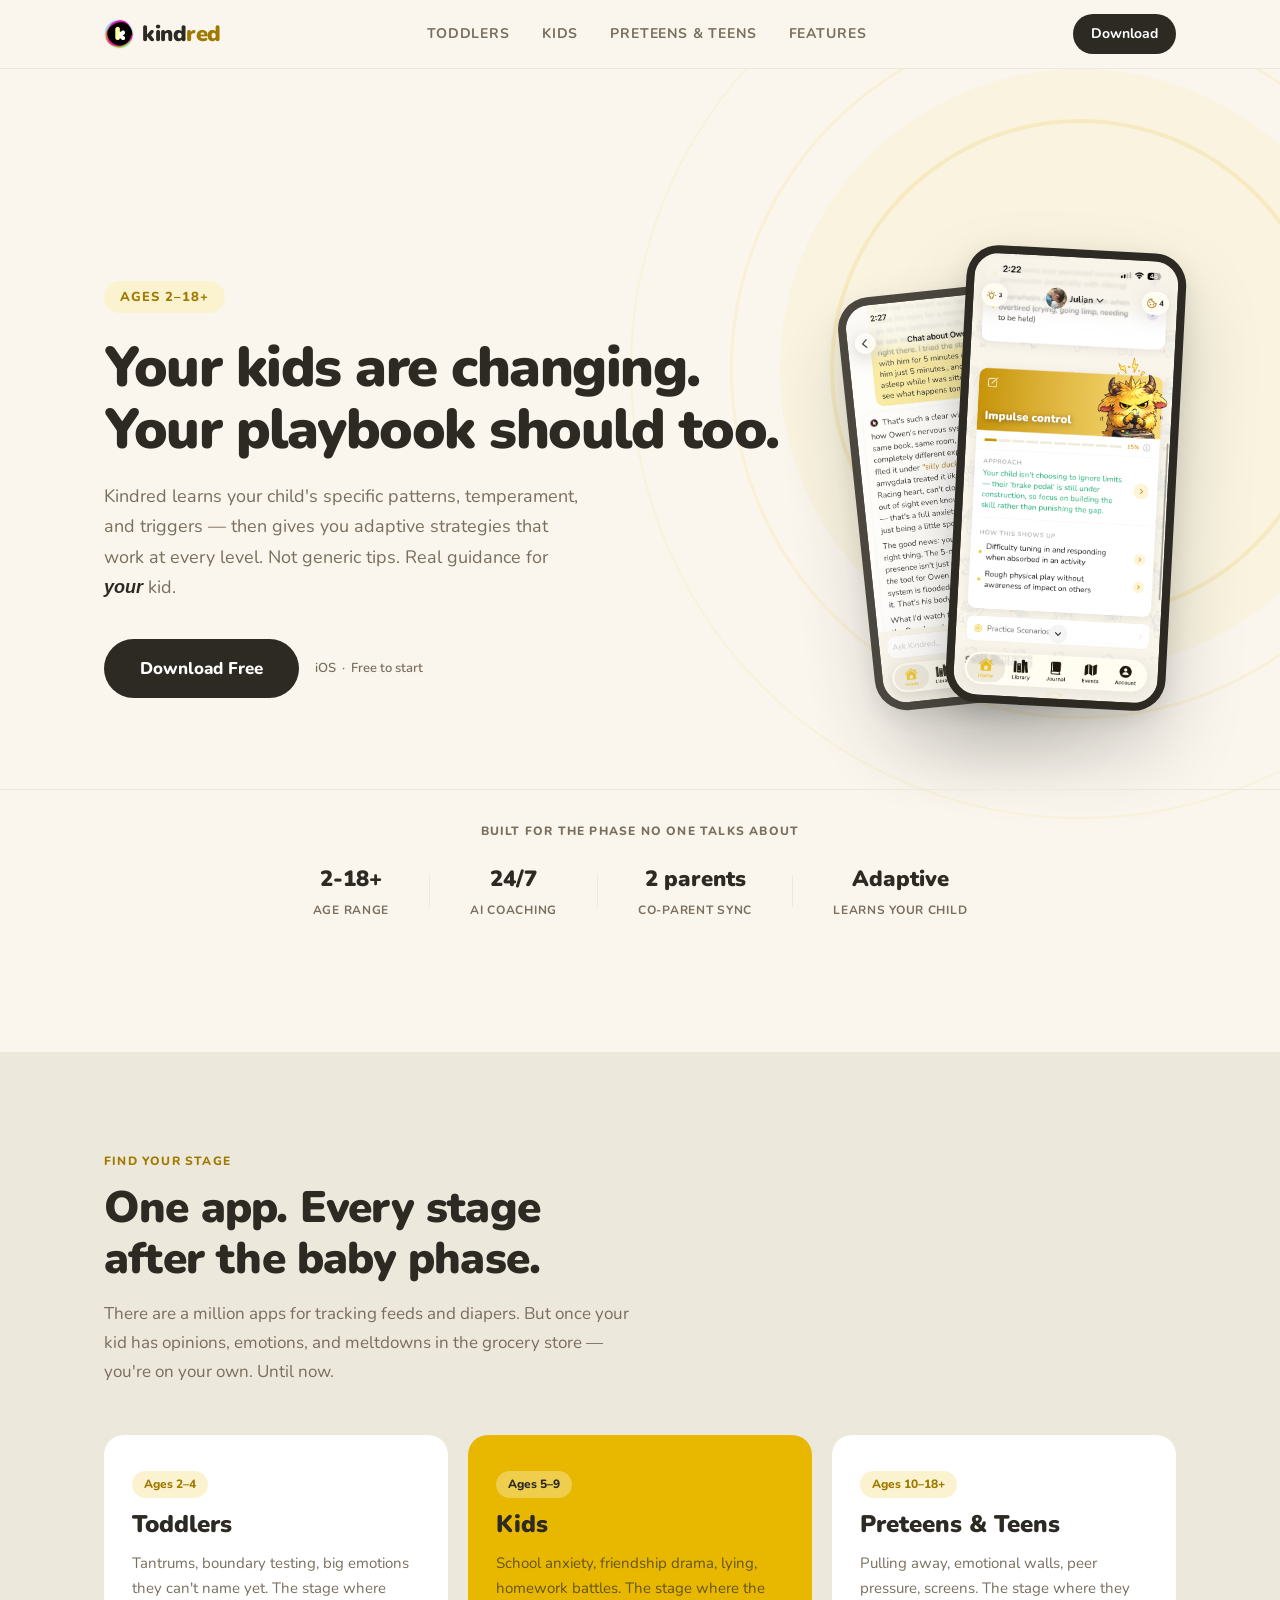
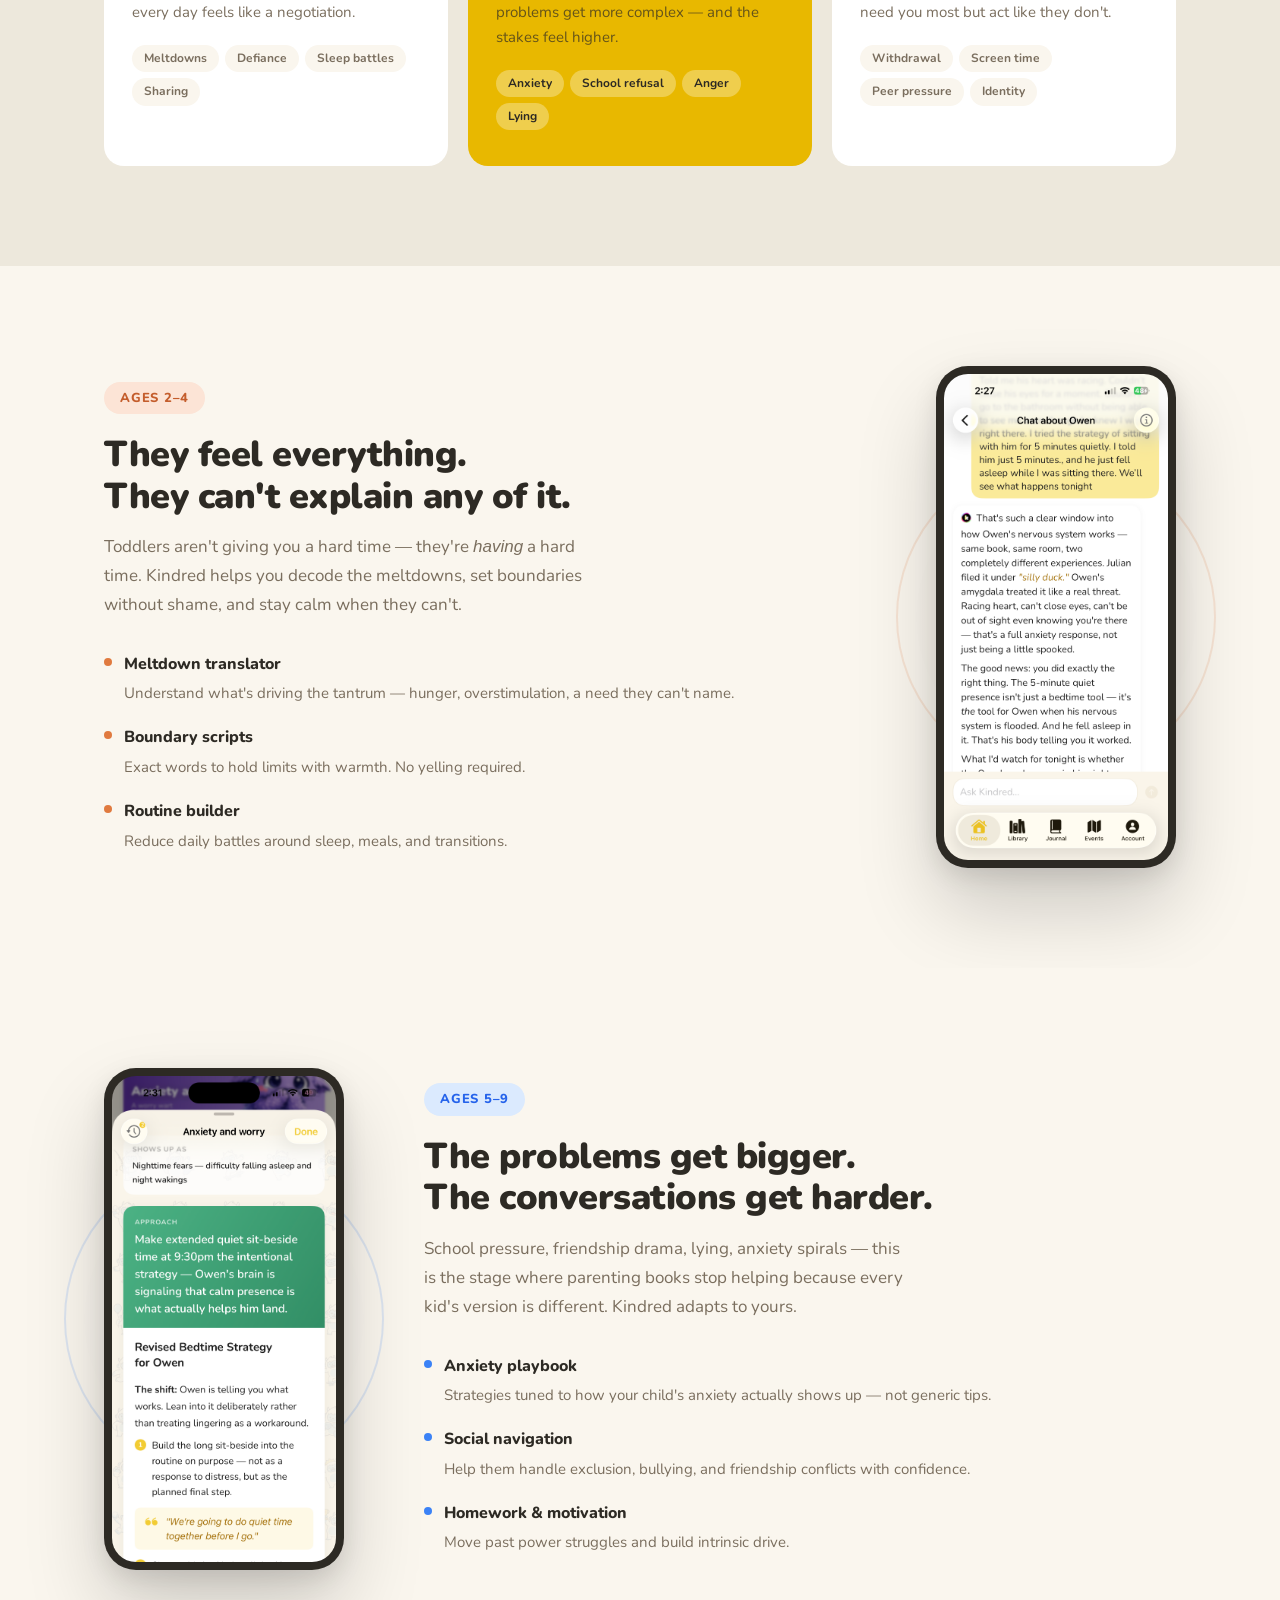
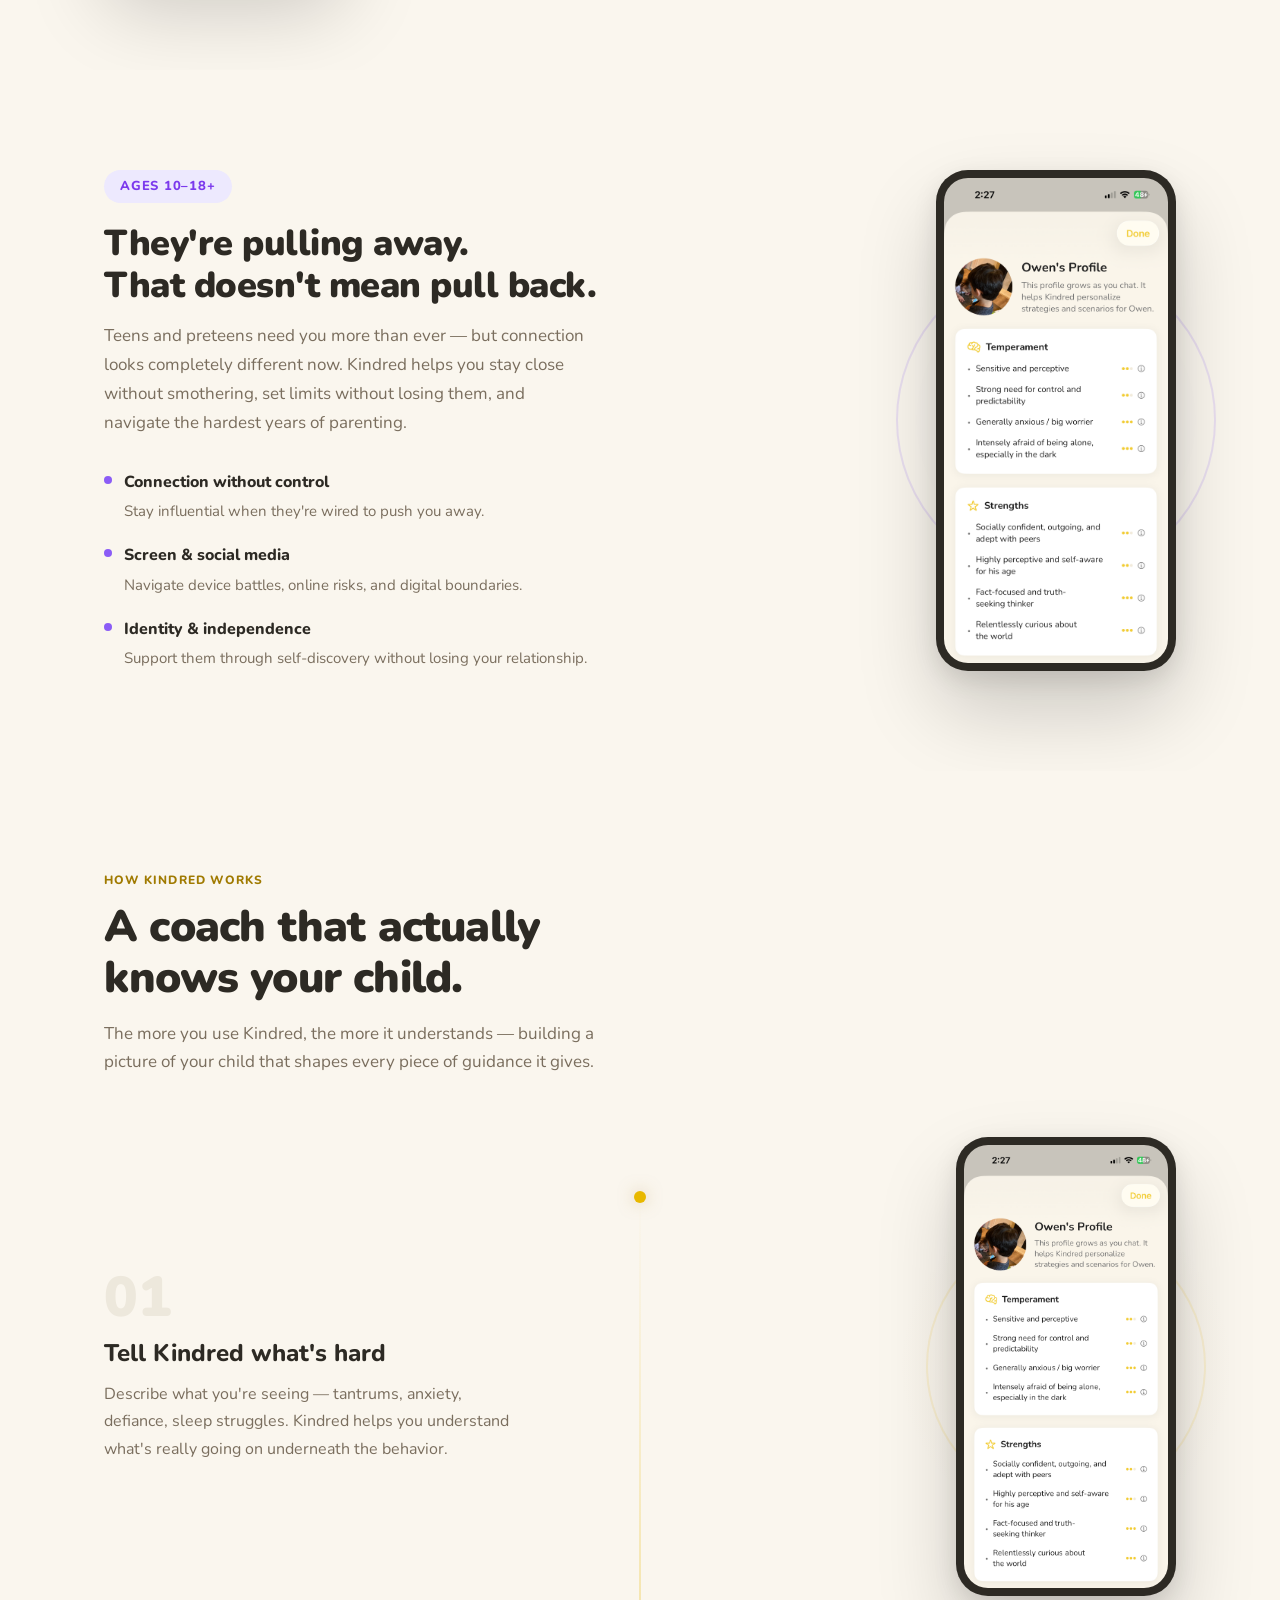
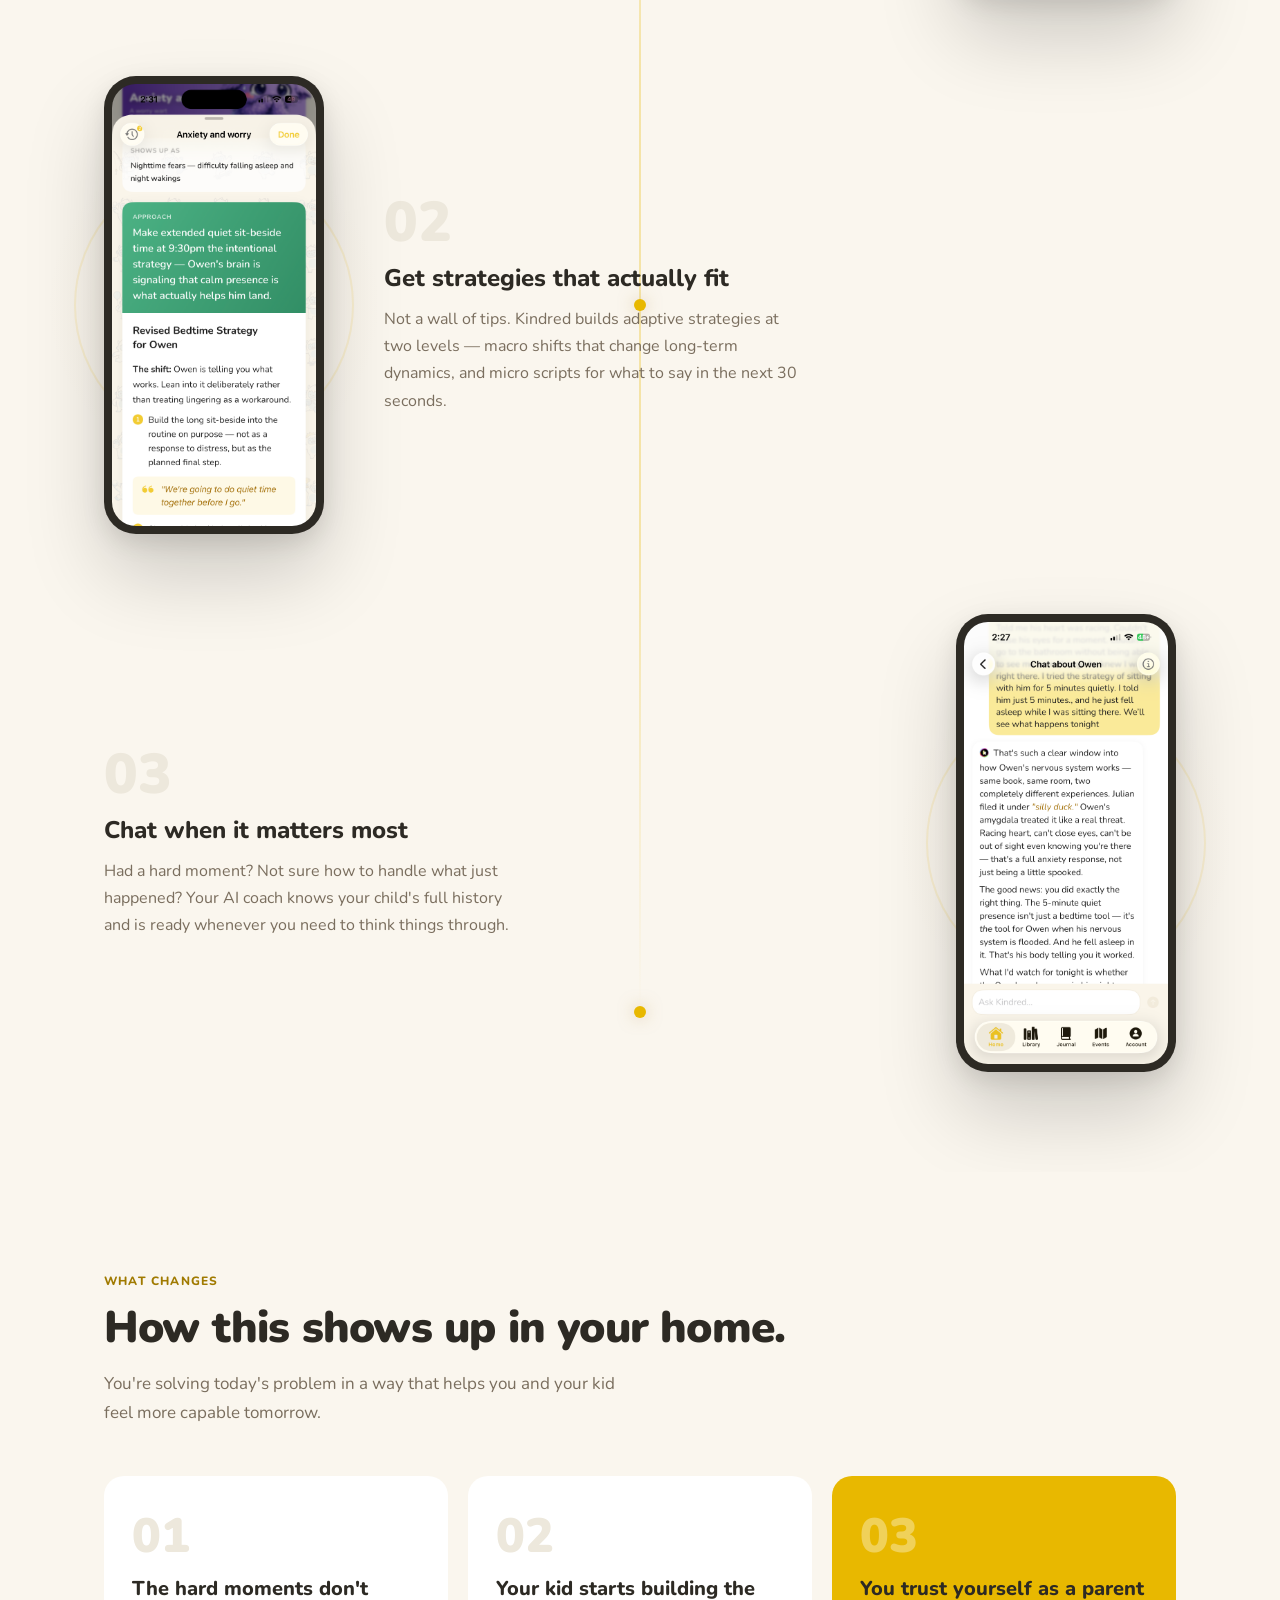
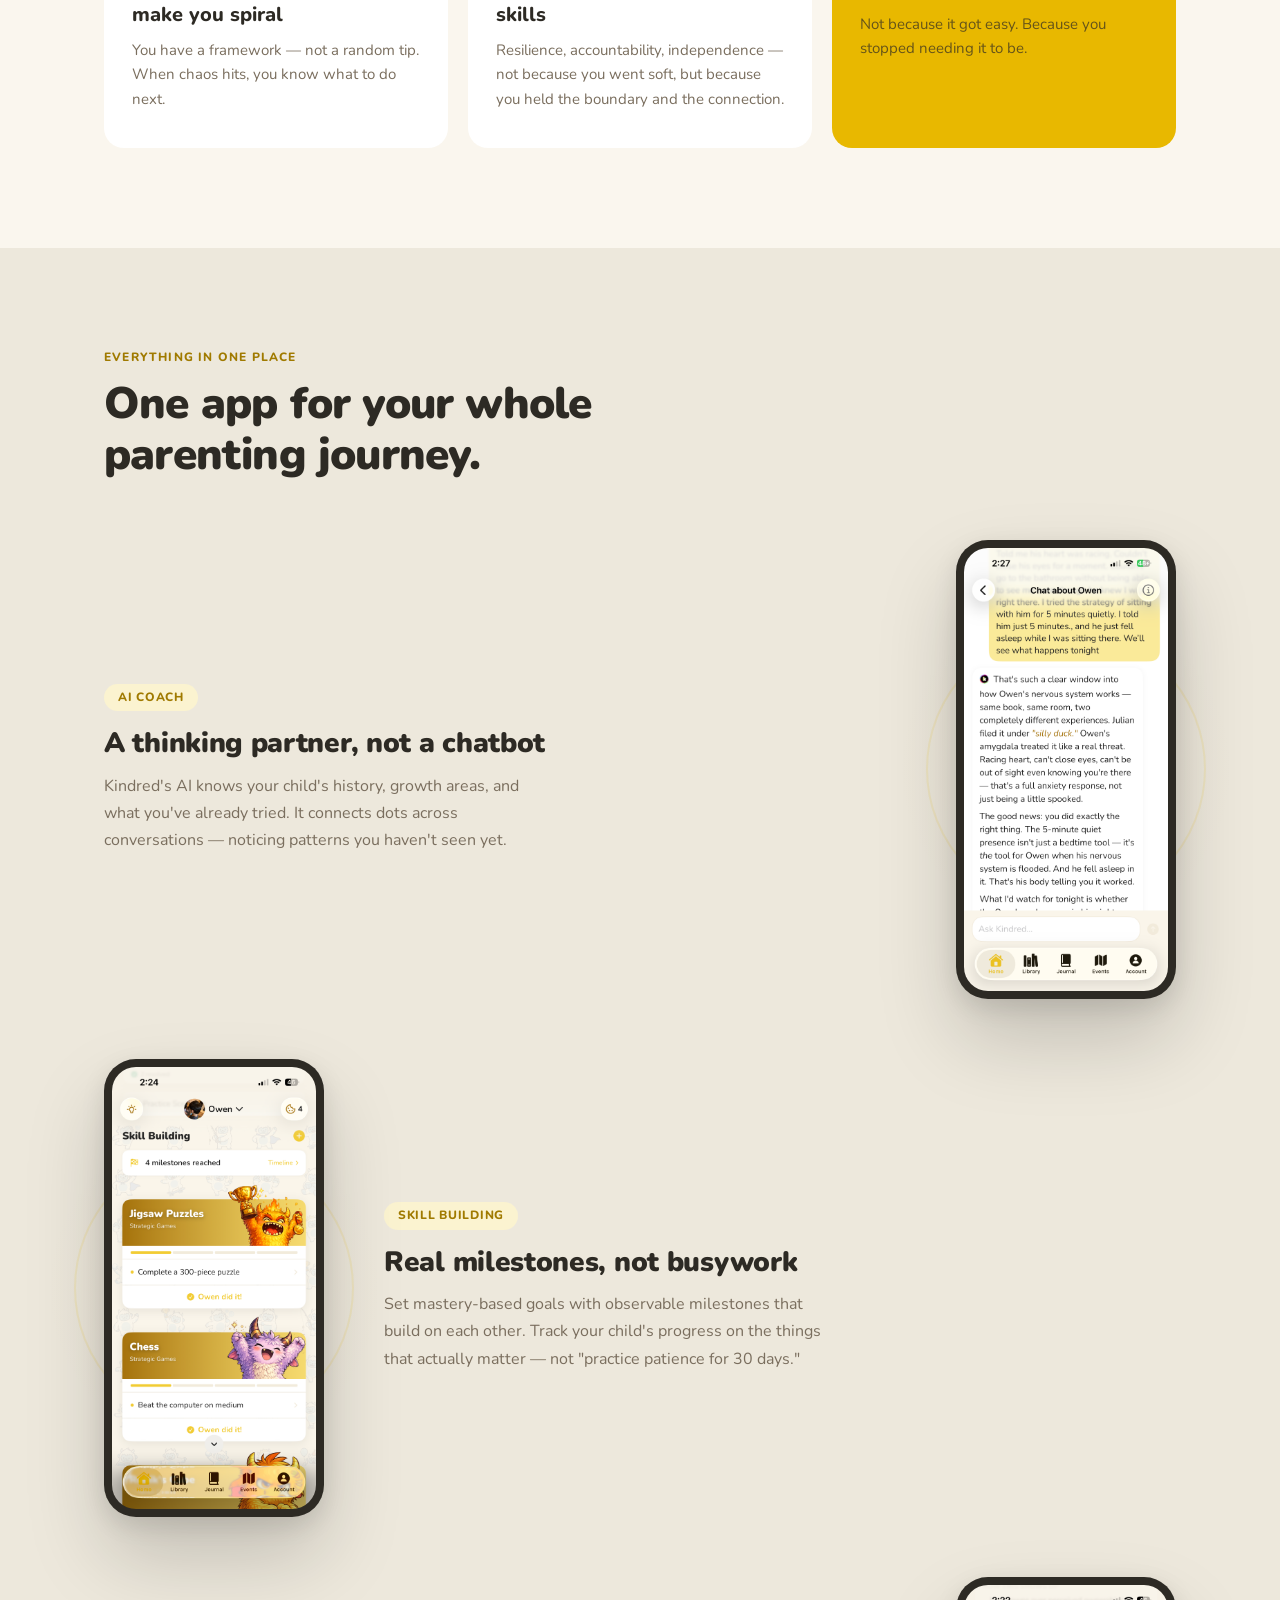
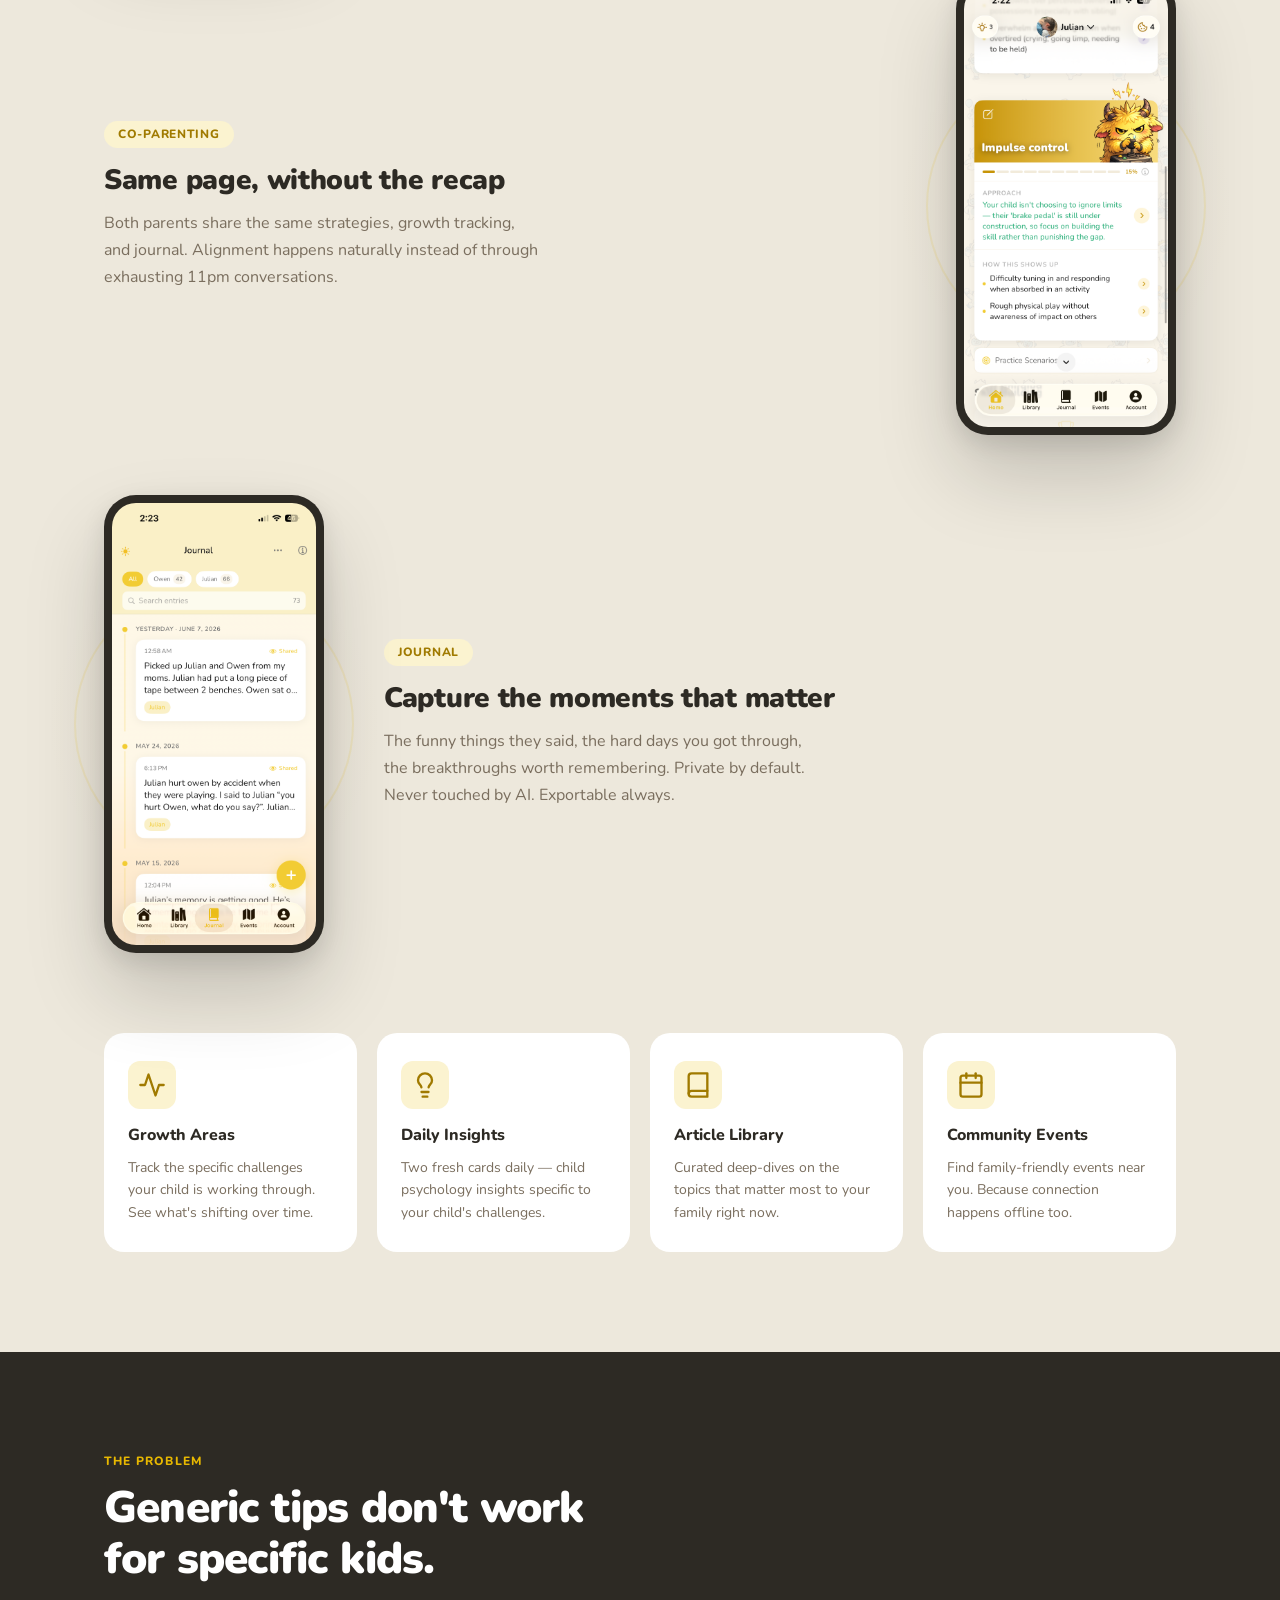
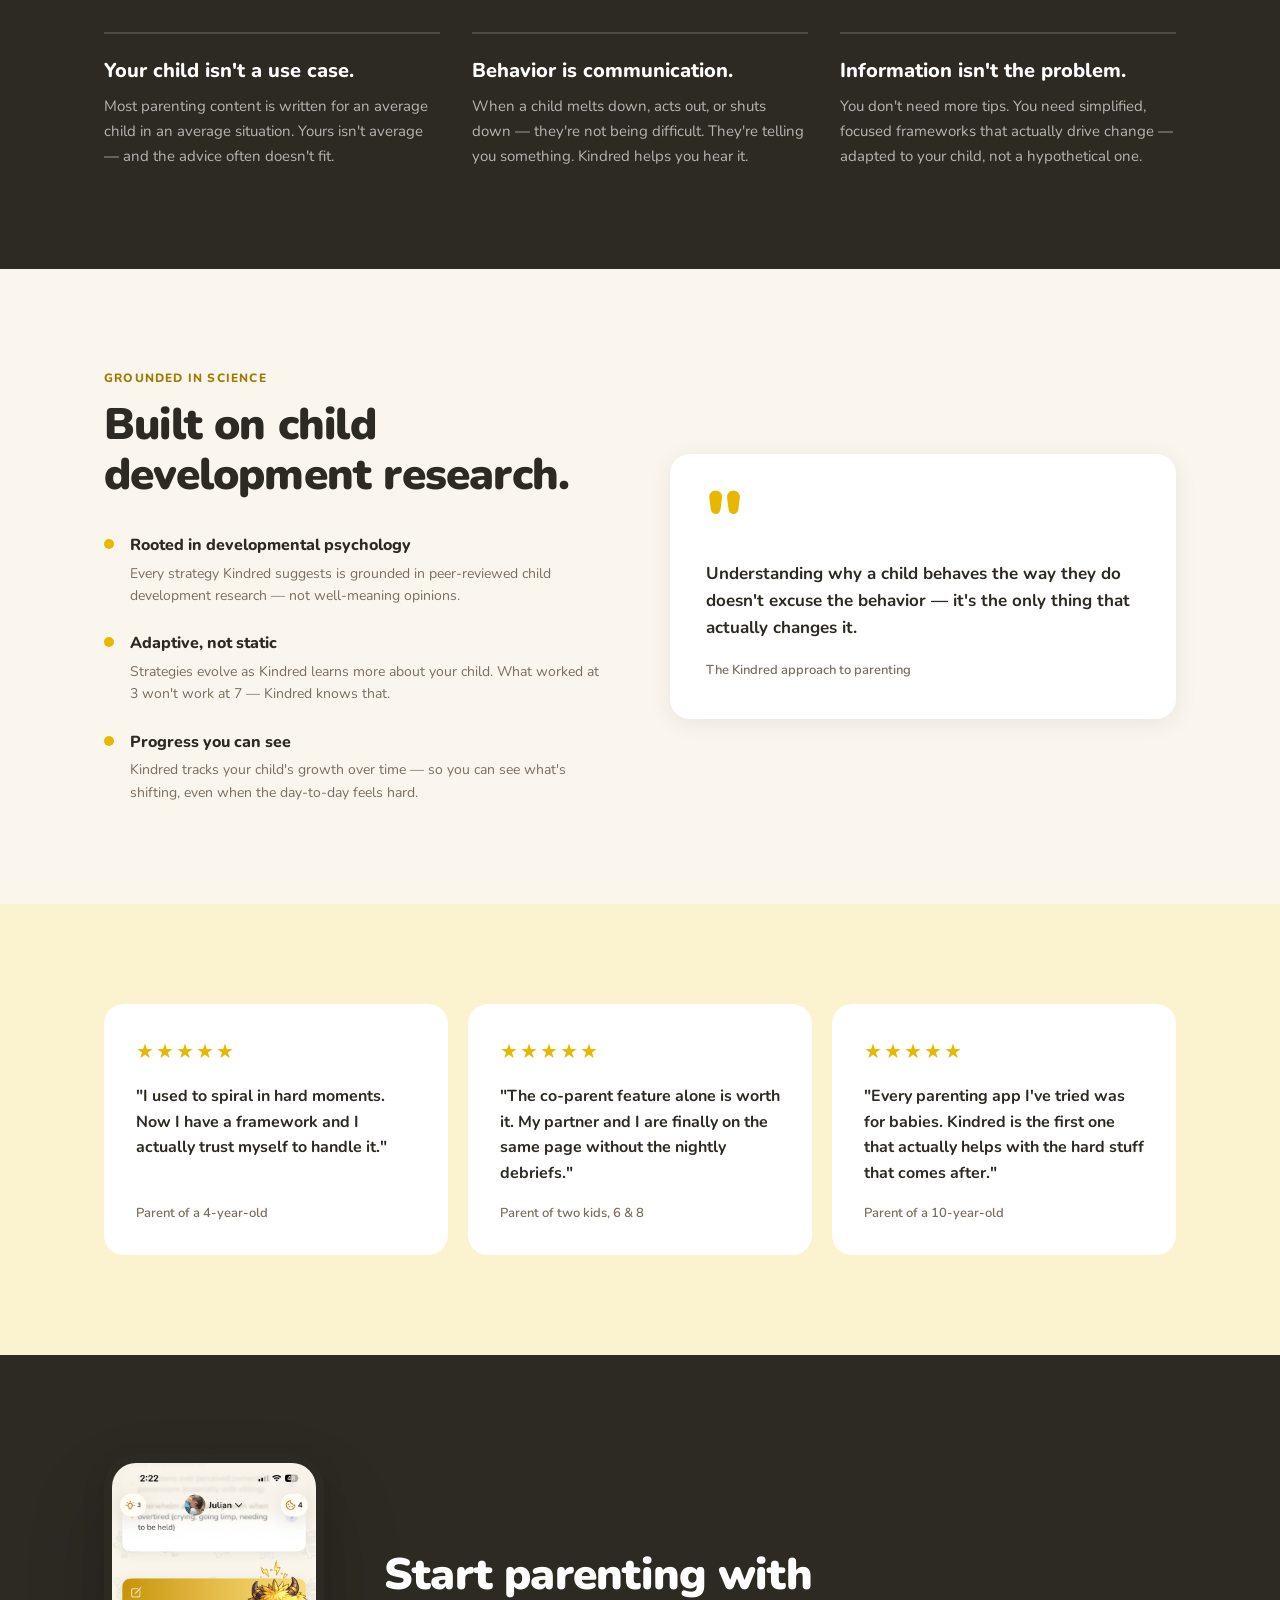
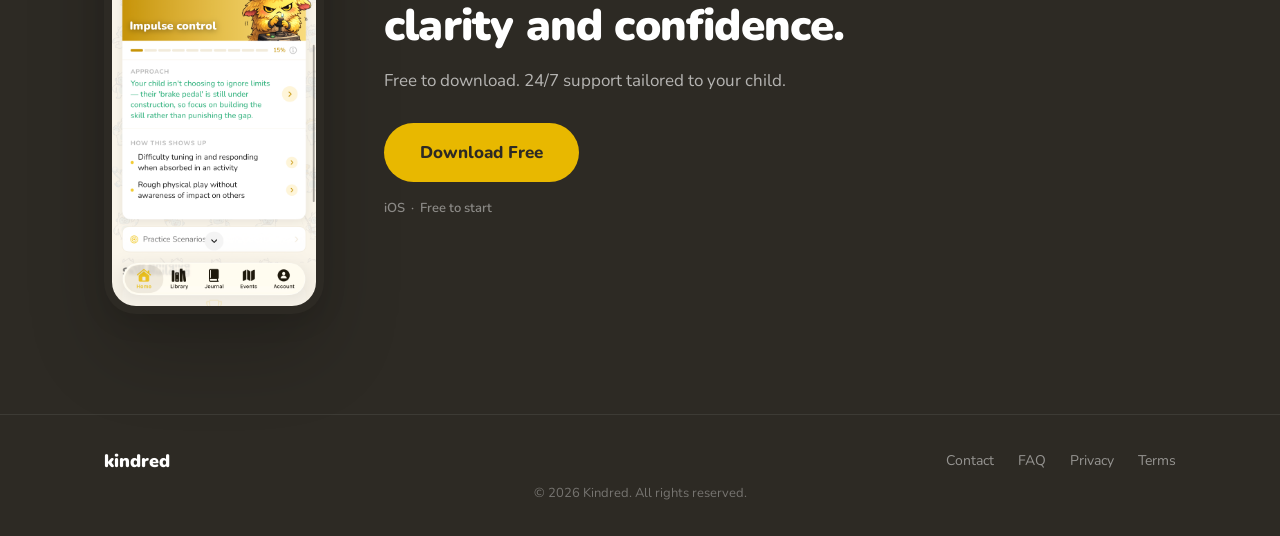
==== commit 767829fb: "Add dedicated age-group detail sections with focused content Each nav tab now scrolls to a full sect" ====
--- a/index.html
+++ b/index.html
@@ -28,9 +28,9 @@
           >
         </div>
         <div class="nav-links">
-          <a href="#ages-toddler" class="nav-link">Toddlers</a>
-          <a href="#ages-kid" class="nav-link">Kids</a>
-          <a href="#ages-preteen" class="nav-link">Preteens & Teens</a>
+          <a href="#ages-toddler-detail" class="nav-link">Toddlers</a>
+          <a href="#ages-kid-detail" class="nav-link">Kids</a>
+          <a href="#ages-preteen-detail" class="nav-link">Preteens & Teens</a>
           <a href="#features" class="nav-link">Features</a>
         </div>
         <a href="#download" class="btn btn-primary btn-sm">Download</a>
@@ -123,8 +123,8 @@
         </p>
 
         <div class="stages-grid">
-          <a href="#ages-toddler" class="stage-card" id="ages-toddler">
-            <div class="stage-age">Ages 2-4</div>
+          <a href="#ages-toddler-detail" class="stage-card" id="ages-toddler">
+            <div class="stage-age">Ages 2–4</div>
             <h3>Toddlers</h3>
             <p>Tantrums, boundary testing, big emotions they can't name yet. The stage where every day feels like a negotiation.</p>
             <div class="stage-challenges">
@@ -134,8 +134,8 @@
               <span class="challenge-tag">Sharing</span>
             </div>
           </a>
-          <a href="#ages-kid" class="stage-card stage-card-accent" id="ages-kid">
-            <div class="stage-age">Ages 5-9</div>
+          <a href="#ages-kid-detail" class="stage-card stage-card-accent" id="ages-kid">
+            <div class="stage-age">Ages 5–9</div>
             <h3>Kids</h3>
             <p>School anxiety, friendship drama, lying, homework battles. The stage where the problems get more complex — and the stakes feel higher.</p>
             <div class="stage-challenges">
@@ -145,8 +145,8 @@
               <span class="challenge-tag">Lying</span>
             </div>
           </a>
-          <a href="#ages-preteen" class="stage-card" id="ages-preteen">
-            <div class="stage-age">Ages 10-18+</div>
+          <a href="#ages-preteen-detail" class="stage-card" id="ages-preteen">
+            <div class="stage-age">Ages 10–18+</div>
             <h3>Preteens & Teens</h3>
             <p>Pulling away, emotional walls, peer pressure, screens. The stage where they need you most but act like they don't.</p>
             <div class="stage-challenges">
@@ -156,6 +156,117 @@
               <span class="challenge-tag">Identity</span>
             </div>
           </a>
+        </div>
+      </div>
+    </section>
+
+    <!-- Age: Toddlers -->
+    <section class="age-detail age-detail-toddler" id="ages-toddler-detail">
+      <div class="container">
+        <div class="age-detail-inner">
+          <div class="age-detail-text">
+            <div class="age-badge">Ages 2–4</div>
+            <h2>They feel everything.<br/>They can't explain any of it.</h2>
+            <p>
+              Toddlers aren't giving you a hard time — they're <em>having</em> a hard time.
+              Kindred helps you decode the meltdowns, set boundaries without shame,
+              and stay calm when they can't.
+            </p>
+            <ul class="age-detail-list">
+              <li>
+                <strong>Meltdown translator</strong>
+                <span>Understand what's driving the tantrum — hunger, overstimulation, a need they can't name.</span>
+              </li>
+              <li>
+                <strong>Boundary scripts</strong>
+                <span>Exact words to hold limits with warmth. No yelling required.</span>
+              </li>
+              <li>
+                <strong>Routine builder</strong>
+                <span>Reduce daily battles around sleep, meals, and transitions.</span>
+              </li>
+            </ul>
+          </div>
+          <div class="age-detail-visual">
+            <div class="age-detail-ring"></div>
+            <div class="phone-frame">
+              <img src="screenshots/ai-chat.PNG" alt="AI coaching for toddler challenges" class="phone-screenshot" />
+            </div>
+          </div>
+        </div>
+      </div>
+    </section>
+
+    <!-- Age: Kids -->
+    <section class="age-detail age-detail-kid" id="ages-kid-detail">
+      <div class="container">
+        <div class="age-detail-inner age-detail-reverse">
+          <div class="age-detail-text">
+            <div class="age-badge">Ages 5–9</div>
+            <h2>The problems get bigger.<br/>The conversations get harder.</h2>
+            <p>
+              School pressure, friendship drama, lying, anxiety spirals — this is the stage
+              where parenting books stop helping because every kid's version is different.
+              Kindred adapts to yours.
+            </p>
+            <ul class="age-detail-list">
+              <li>
+                <strong>Anxiety playbook</strong>
+                <span>Strategies tuned to how your child's anxiety actually shows up — not generic tips.</span>
+              </li>
+              <li>
+                <strong>Social navigation</strong>
+                <span>Help them handle exclusion, bullying, and friendship conflicts with confidence.</span>
+              </li>
+              <li>
+                <strong>Homework & motivation</strong>
+                <span>Move past power struggles and build intrinsic drive.</span>
+              </li>
+            </ul>
+          </div>
+          <div class="age-detail-visual">
+            <div class="age-detail-ring"></div>
+            <div class="phone-frame">
+              <img src="screenshots/strategy-detail.PNG" alt="Strategies for school-age kids" class="phone-screenshot" />
+            </div>
+          </div>
+        </div>
+      </div>
+    </section>
+
+    <!-- Age: Preteens & Teens -->
+    <section class="age-detail age-detail-teen" id="ages-preteen-detail">
+      <div class="container">
+        <div class="age-detail-inner">
+          <div class="age-detail-text">
+            <div class="age-badge">Ages 10–18+</div>
+            <h2>They're pulling away.<br/>That doesn't mean pull back.</h2>
+            <p>
+              Teens and preteens need you more than ever — but connection looks
+              completely different now. Kindred helps you stay close without smothering,
+              set limits without losing them, and navigate the hardest years of parenting.
+            </p>
+            <ul class="age-detail-list">
+              <li>
+                <strong>Connection without control</strong>
+                <span>Stay influential when they're wired to push you away.</span>
+              </li>
+              <li>
+                <strong>Screen & social media</strong>
+                <span>Navigate device battles, online risks, and digital boundaries.</span>
+              </li>
+              <li>
+                <strong>Identity & independence</strong>
+                <span>Support them through self-discovery without losing your relationship.</span>
+              </li>
+            </ul>
+          </div>
+          <div class="age-detail-visual">
+            <div class="age-detail-ring"></div>
+            <div class="phone-frame">
+              <img src="screenshots/child-profile.PNG" alt="Teen profile and insights" class="phone-screenshot" />
+            </div>
+          </div>
         </div>
       </div>
     </section>
--- a/styles.css
+++ b/styles.css
@@ -490,6 +490,176 @@
   border-radius: 50px;
 }
 
+/* ── Age detail sections ── */
+.age-detail {
+  position: relative;
+  overflow: hidden;
+}
+
+.age-detail:nth-child(odd) {
+  background: var(--cream);
+}
+
+.age-detail-inner {
+  display: flex;
+  align-items: center;
+  gap: 80px;
+}
+
+.age-detail-reverse {
+  flex-direction: row-reverse;
+}
+
+.age-detail-text {
+  flex: 1;
+}
+
+.age-badge {
+  display: inline-block;
+  background: var(--gold-subtle);
+  color: var(--gold-dark);
+  font-size: 13px;
+  font-weight: 800;
+  padding: 6px 16px;
+  border-radius: 50px;
+  text-transform: uppercase;
+  letter-spacing: 0.06em;
+  margin-bottom: 20px;
+}
+
+.age-detail-text h2 {
+  font-size: 36px;
+  font-weight: 900;
+  line-height: 1.15;
+  letter-spacing: -0.5px;
+  margin-bottom: 16px;
+}
+
+.age-detail-text > p {
+  font-size: 17px;
+  color: var(--text-secondary);
+  line-height: 1.7;
+  max-width: 480px;
+  margin-bottom: 32px;
+}
+
+.age-detail-list {
+  list-style: none;
+  padding: 0;
+  display: flex;
+  flex-direction: column;
+  gap: 20px;
+}
+
+.age-detail-list li {
+  display: flex;
+  flex-direction: column;
+  gap: 4px;
+  padding-left: 20px;
+  position: relative;
+}
+
+.age-detail-list li::before {
+  content: '';
+  position: absolute;
+  left: 0;
+  top: 6px;
+  width: 8px;
+  height: 8px;
+  border-radius: 50%;
+  background: var(--gold);
+}
+
+.age-detail-list li strong {
+  font-size: 16px;
+  font-weight: 800;
+  color: var(--text);
+}
+
+.age-detail-list li span {
+  font-size: 15px;
+  color: var(--text-secondary);
+  line-height: 1.6;
+}
+
+.age-detail-visual {
+  flex-shrink: 0;
+  position: relative;
+  display: flex;
+  align-items: center;
+  justify-content: center;
+}
+
+.age-detail-ring {
+  position: absolute;
+  width: 320px;
+  height: 320px;
+  border-radius: 50%;
+  border: 2px solid var(--gold);
+  opacity: 0.15;
+  pointer-events: none;
+}
+
+.age-detail-ring::after {
+  content: '';
+  position: absolute;
+  inset: -30px;
+  border-radius: 50%;
+  background: radial-gradient(circle, rgba(196, 164, 105, 0.1) 0%, transparent 70%);
+  pointer-events: none;
+}
+
+.age-detail-visual .phone-frame {
+  width: 240px;
+  position: relative;
+  z-index: 1;
+}
+
+/* Toddler accent color */
+.age-detail-toddler .age-badge {
+  background: #fce4d6;
+  color: #c45d2c;
+}
+.age-detail-toddler .age-detail-list li::before {
+  background: #e07a3f;
+}
+.age-detail-toddler .age-detail-ring {
+  border-color: #e07a3f;
+}
+.age-detail-toddler .age-detail-ring::after {
+  background: radial-gradient(circle, rgba(224, 122, 63, 0.1) 0%, transparent 70%);
+}
+
+/* Kid accent color */
+.age-detail-kid .age-badge {
+  background: #dbeafe;
+  color: #2563eb;
+}
+.age-detail-kid .age-detail-list li::before {
+  background: #3b82f6;
+}
+.age-detail-kid .age-detail-ring {
+  border-color: #3b82f6;
+}
+.age-detail-kid .age-detail-ring::after {
+  background: radial-gradient(circle, rgba(59, 130, 246, 0.1) 0%, transparent 70%);
+}
+
+/* Teen accent color */
+.age-detail-teen .age-badge {
+  background: #ede9fe;
+  color: #7c3aed;
+}
+.age-detail-teen .age-detail-list li::before {
+  background: #8b5cf6;
+}
+.age-detail-teen .age-detail-ring {
+  border-color: #8b5cf6;
+}
+.age-detail-teen .age-detail-ring::after {
+  background: radial-gradient(circle, rgba(139, 92, 246, 0.1) 0%, transparent 70%);
+}
+
 /* ── How it works ── */
 .how-section {
   position: relative;
@@ -1068,6 +1238,8 @@
     display: none;
   }
 
+  .age-detail-inner,
+  .age-detail-reverse,
   .how-step,
   .how-step-reverse,
   .feature-row,
@@ -1077,9 +1249,14 @@
     text-align: center;
   }
 
+  .age-detail-text > p,
   .how-step-content p,
   .feature-content p {
     max-width: 100%;
+  }
+
+  .age-detail-list {
+    text-align: left;
   }
 
   .science-inner {
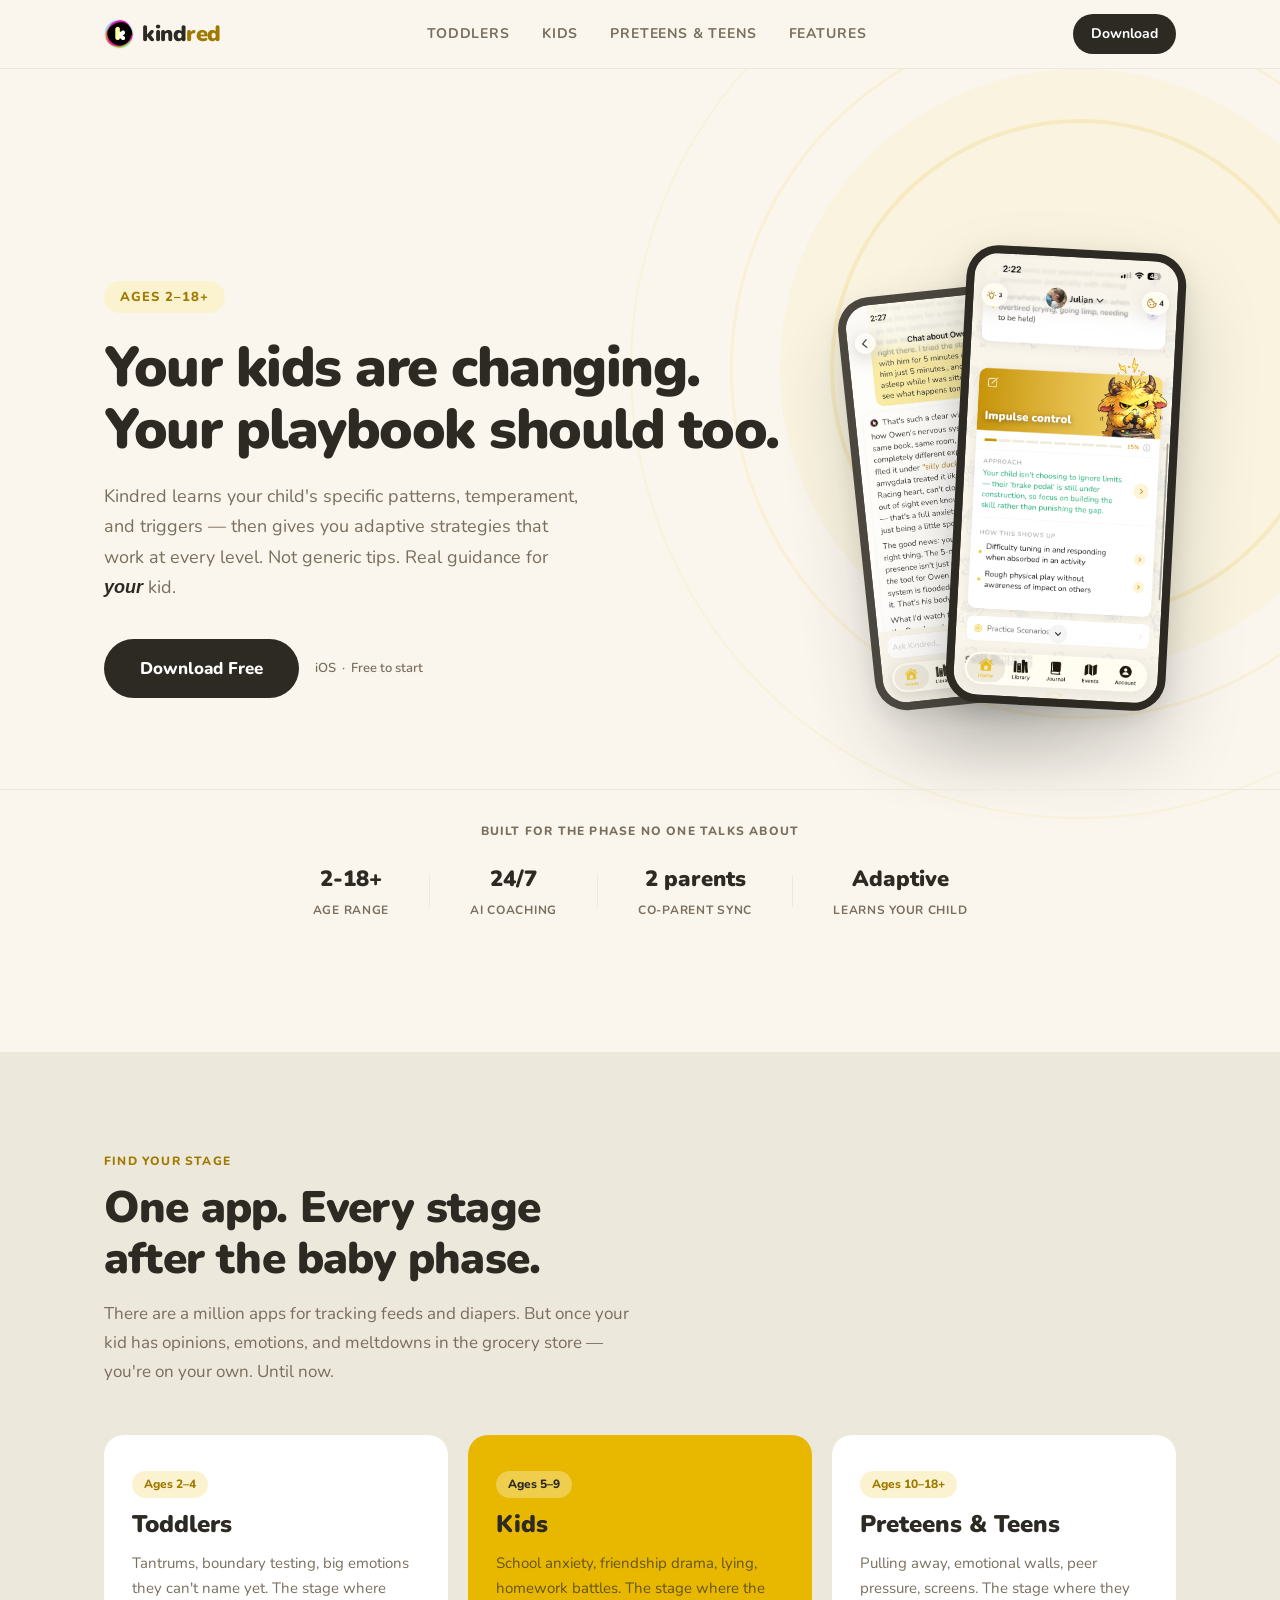
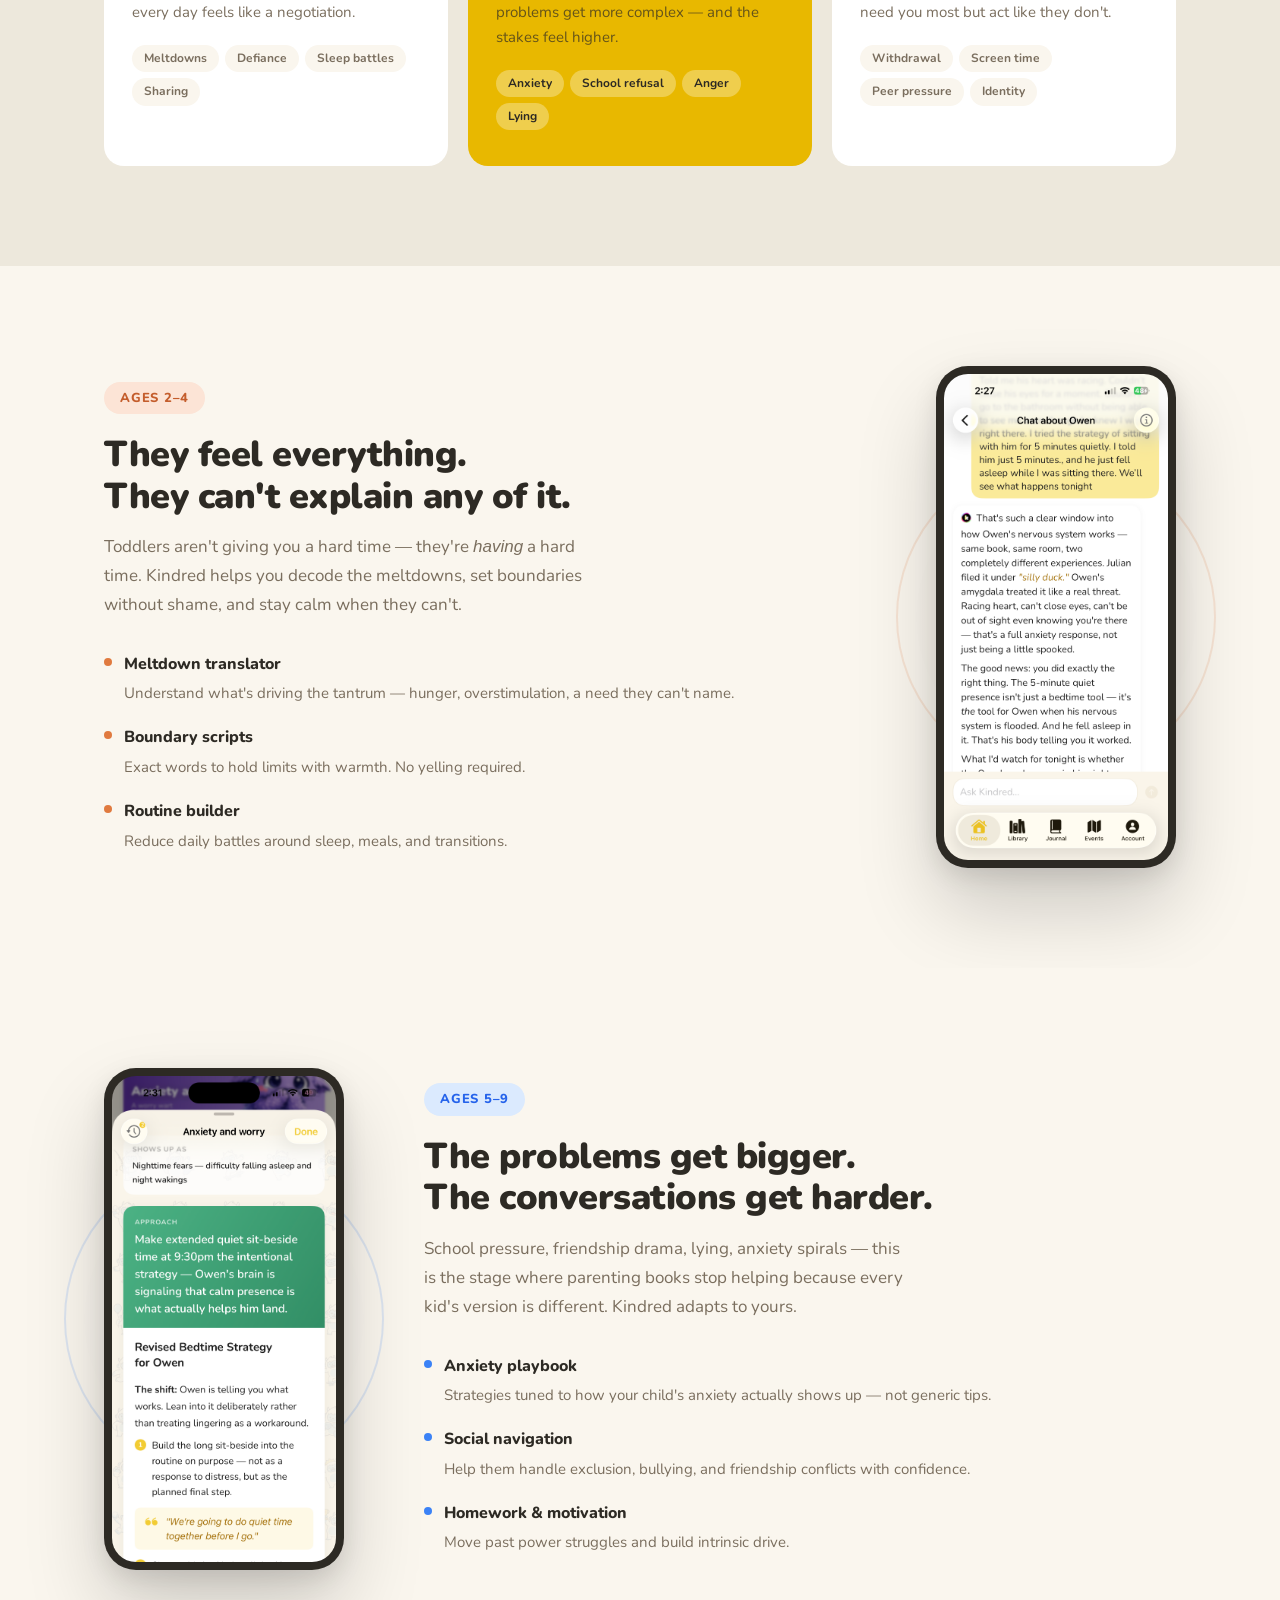
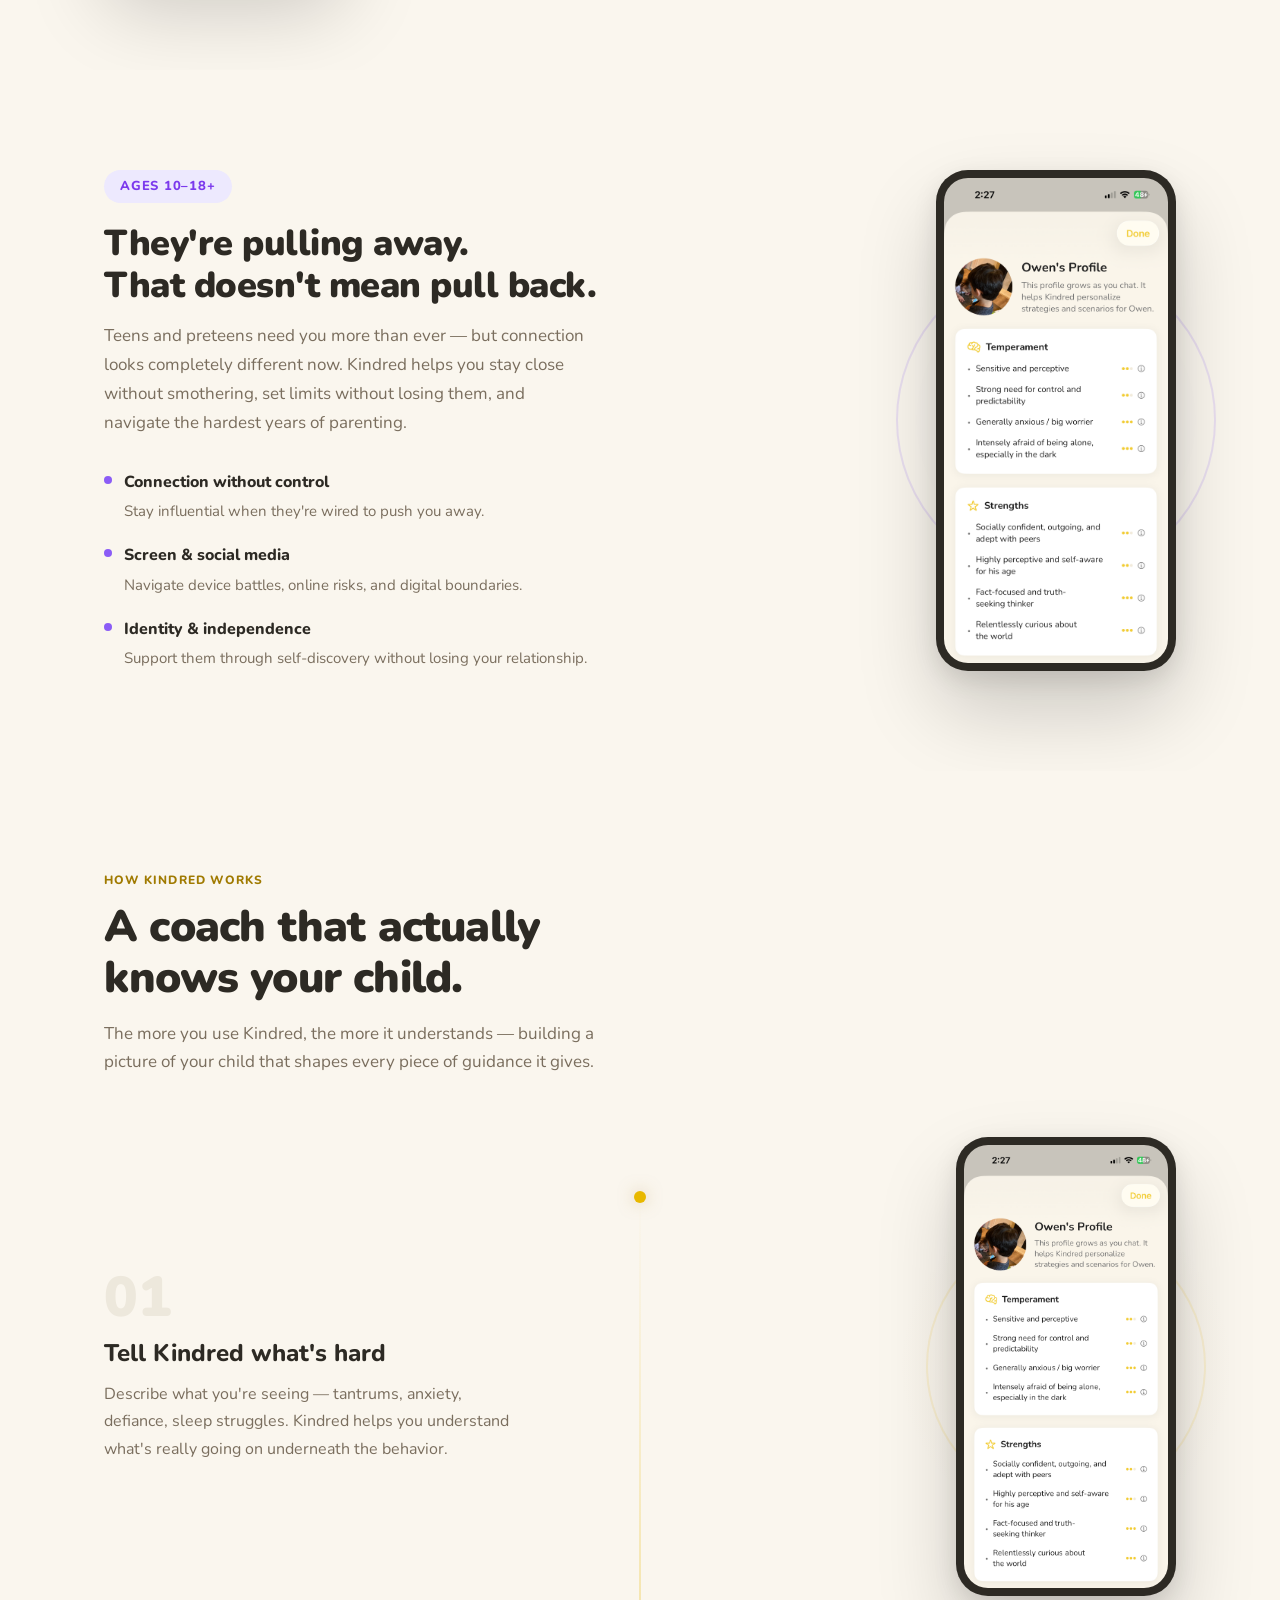
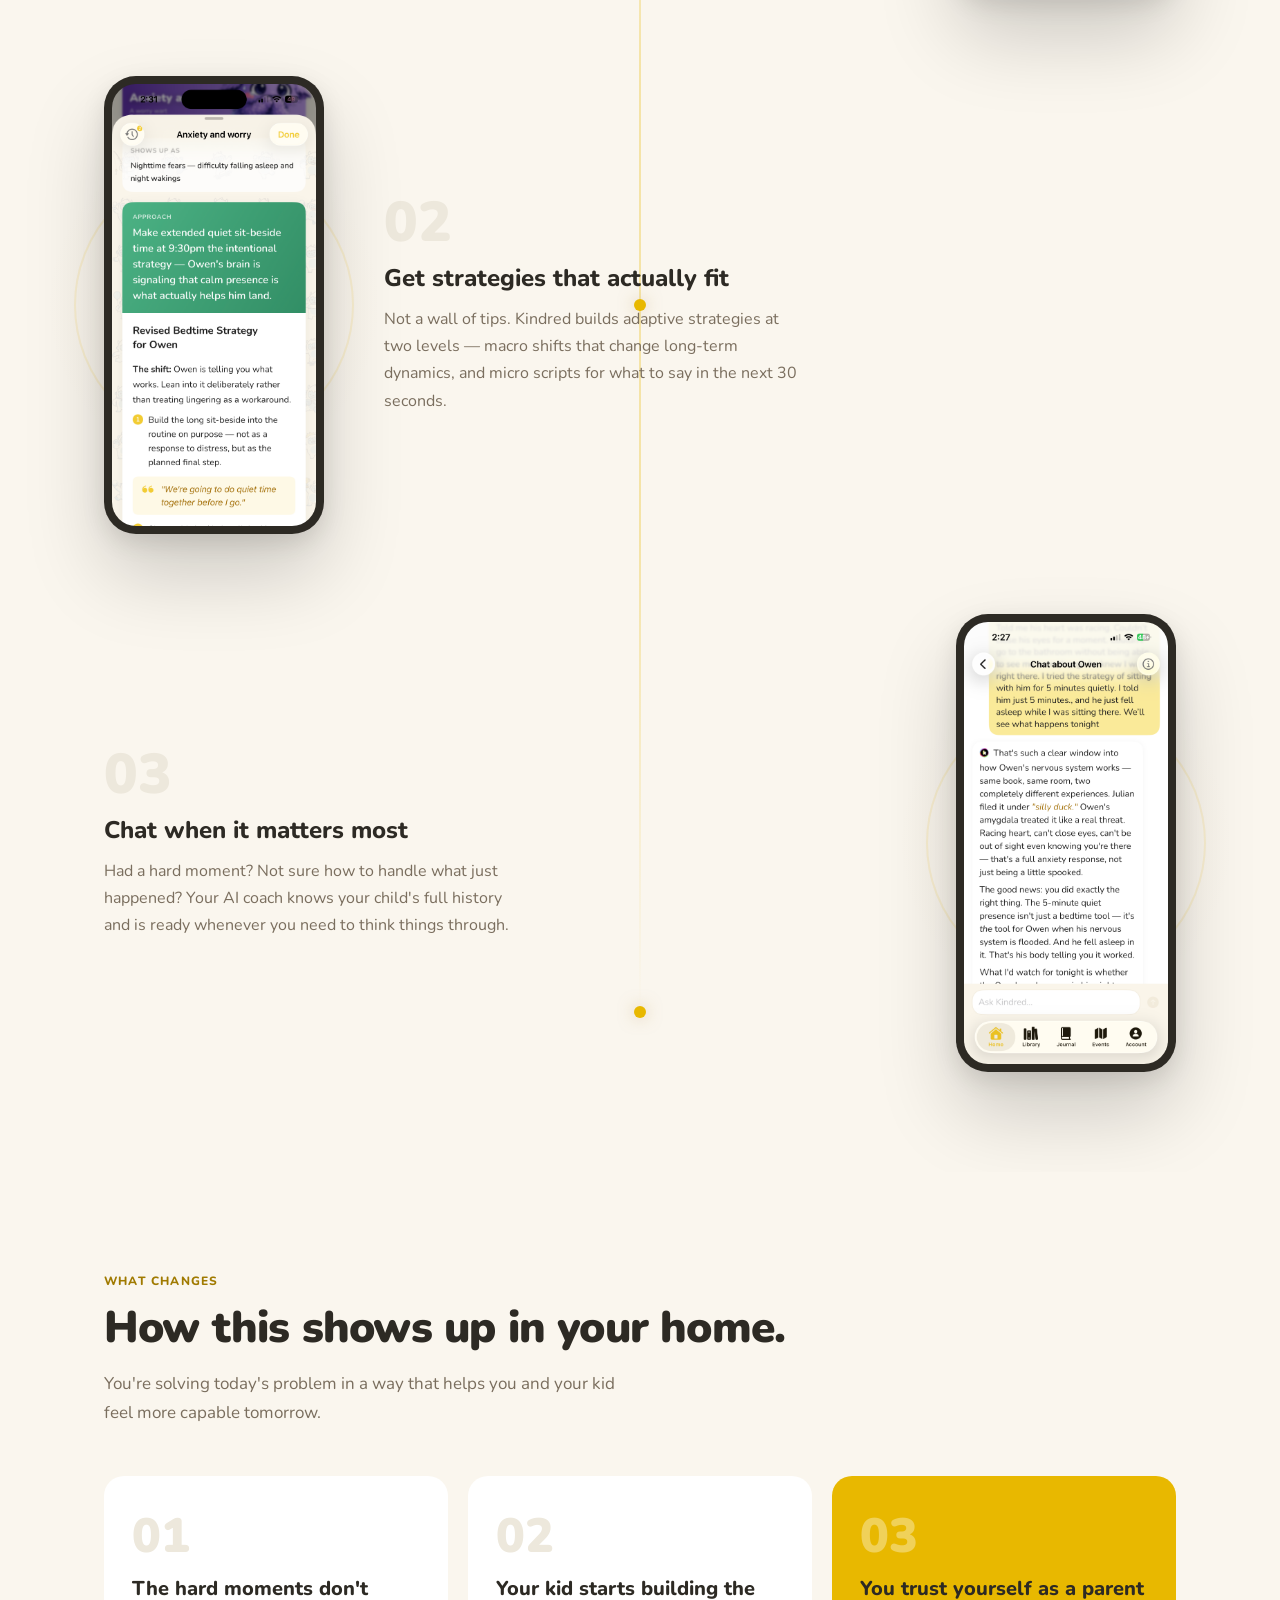
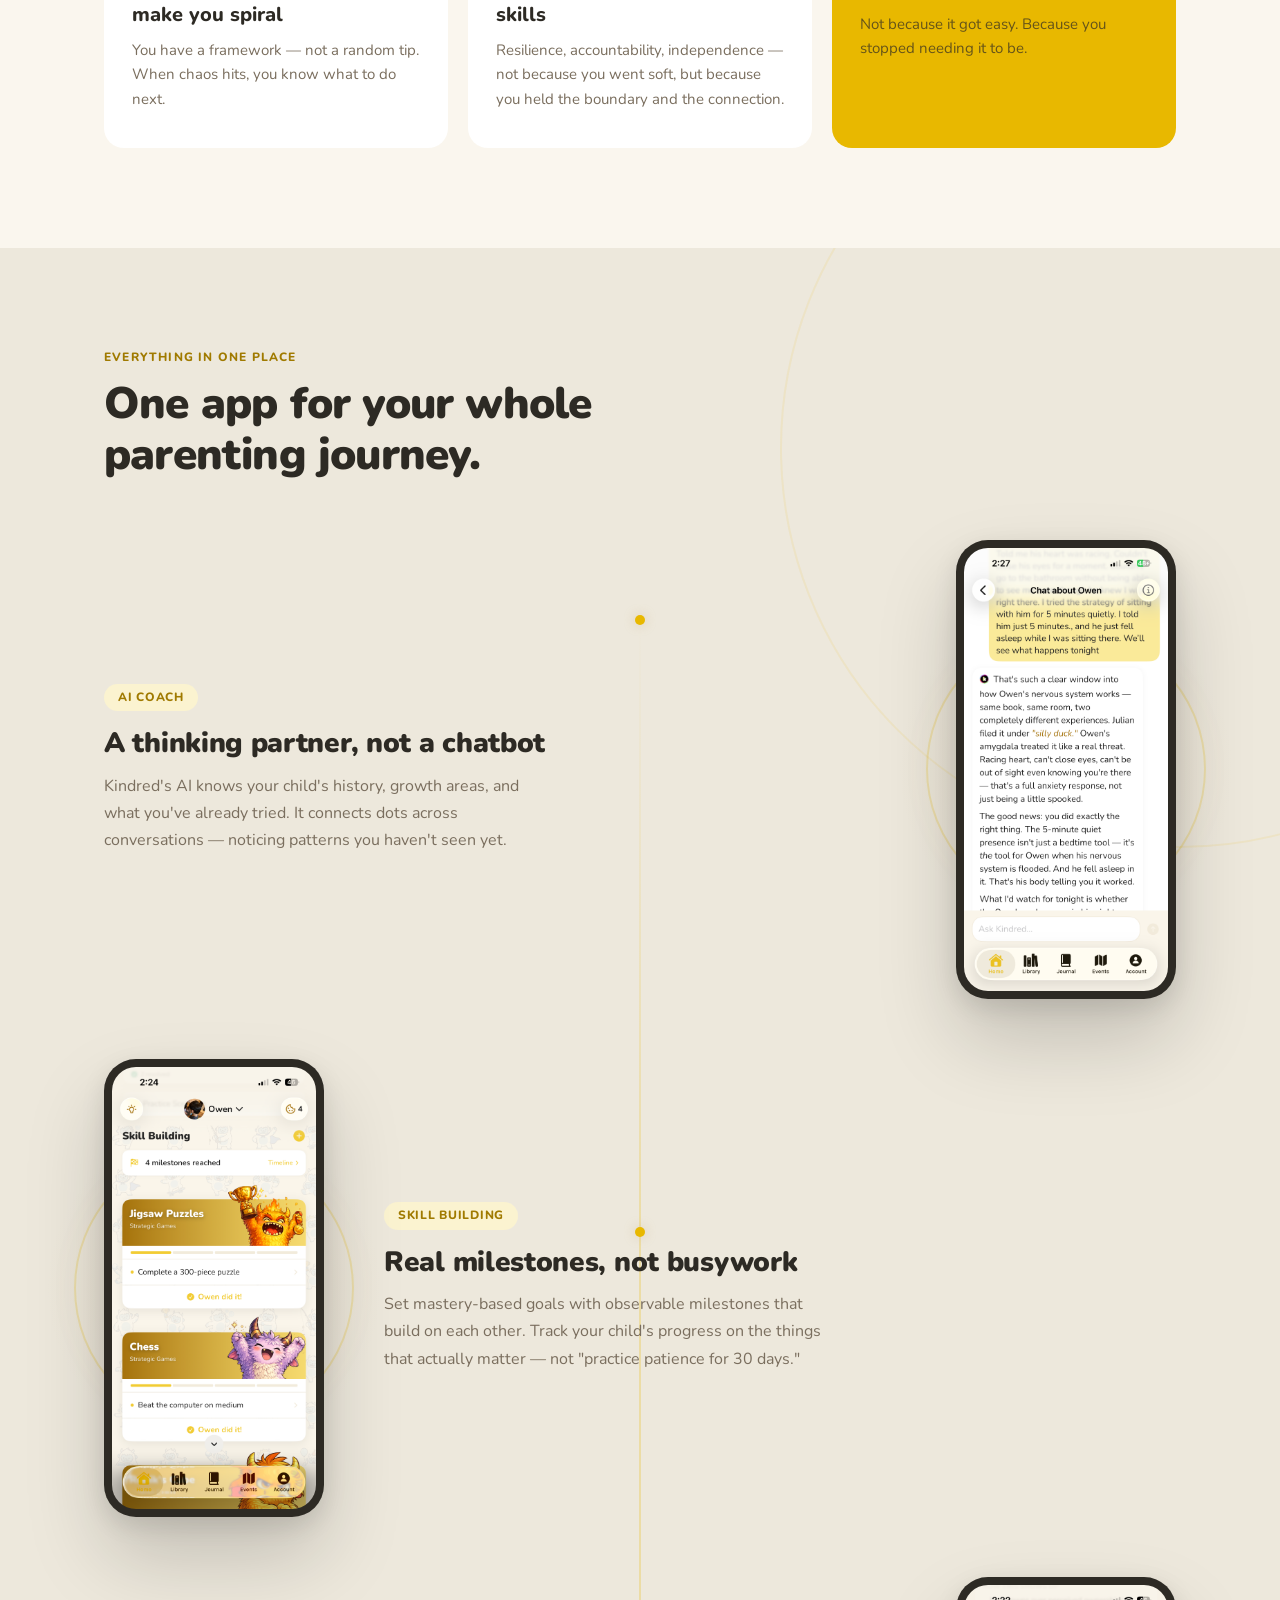
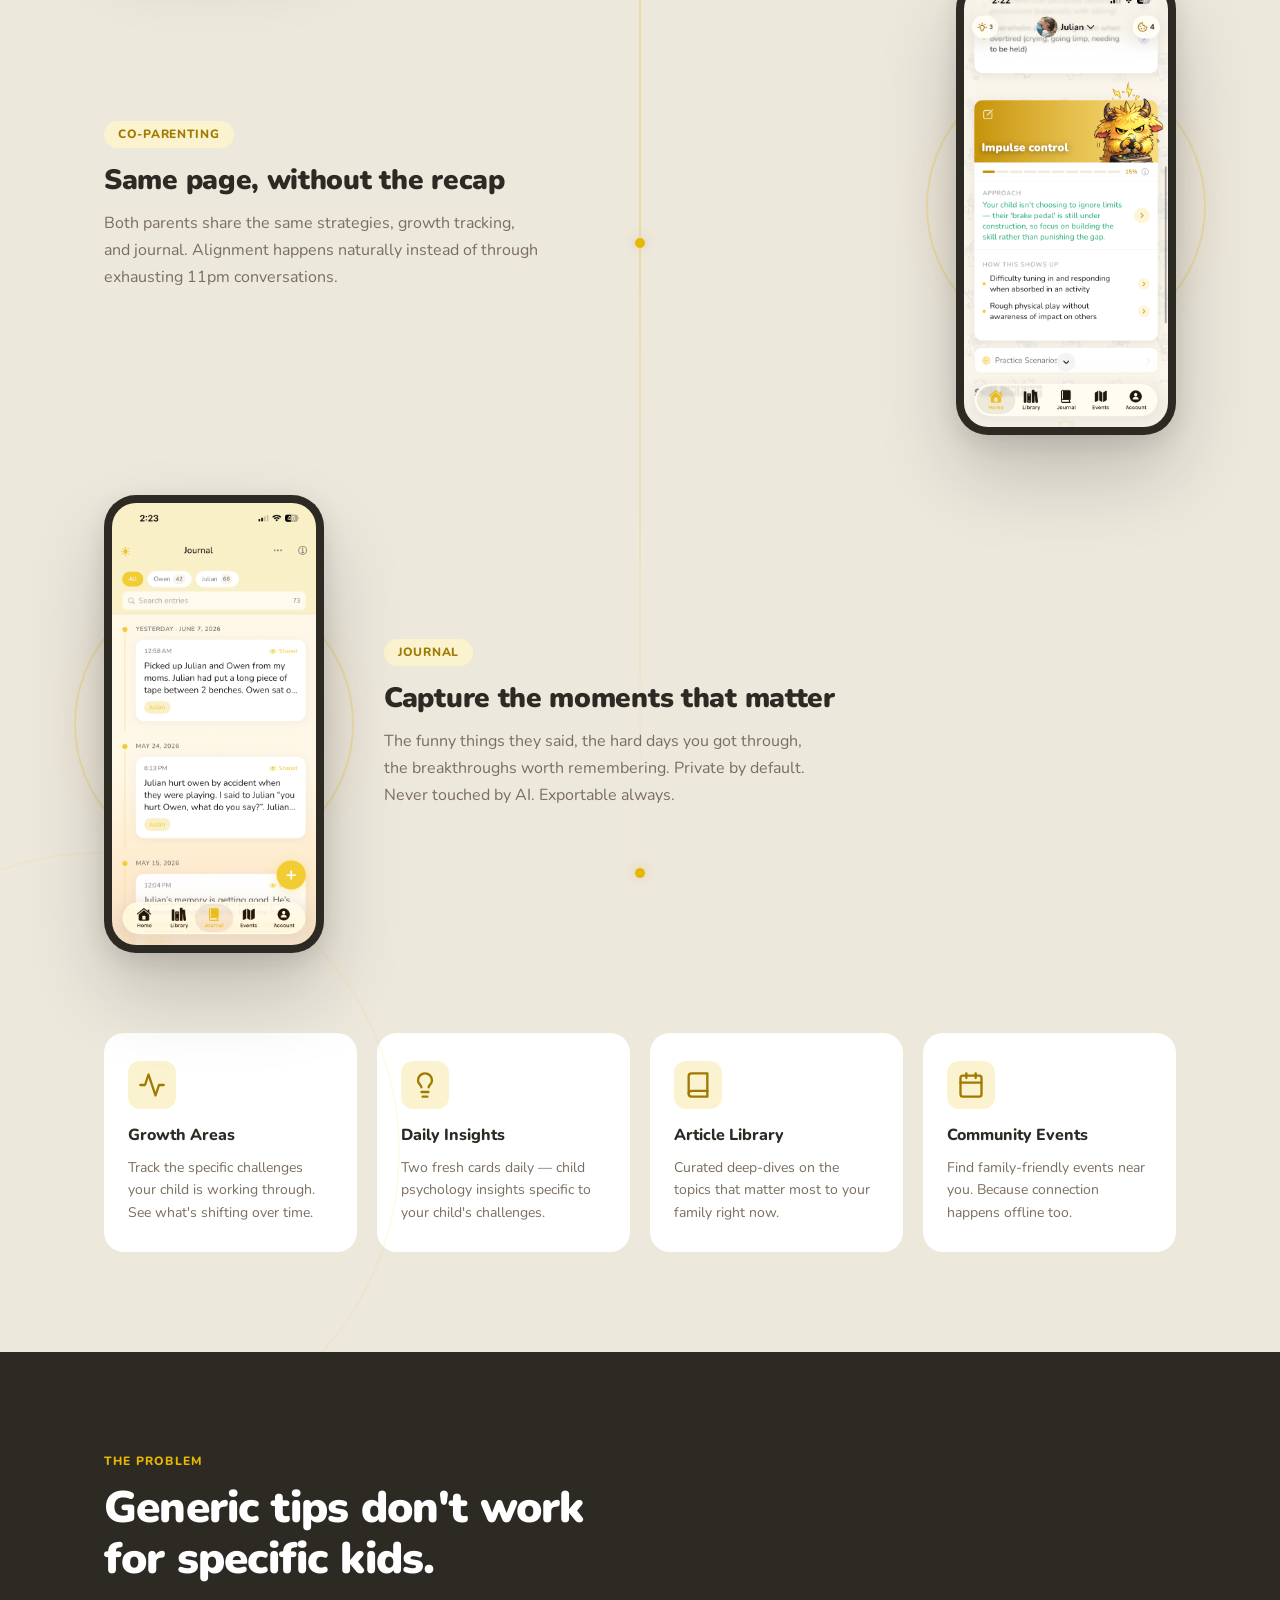
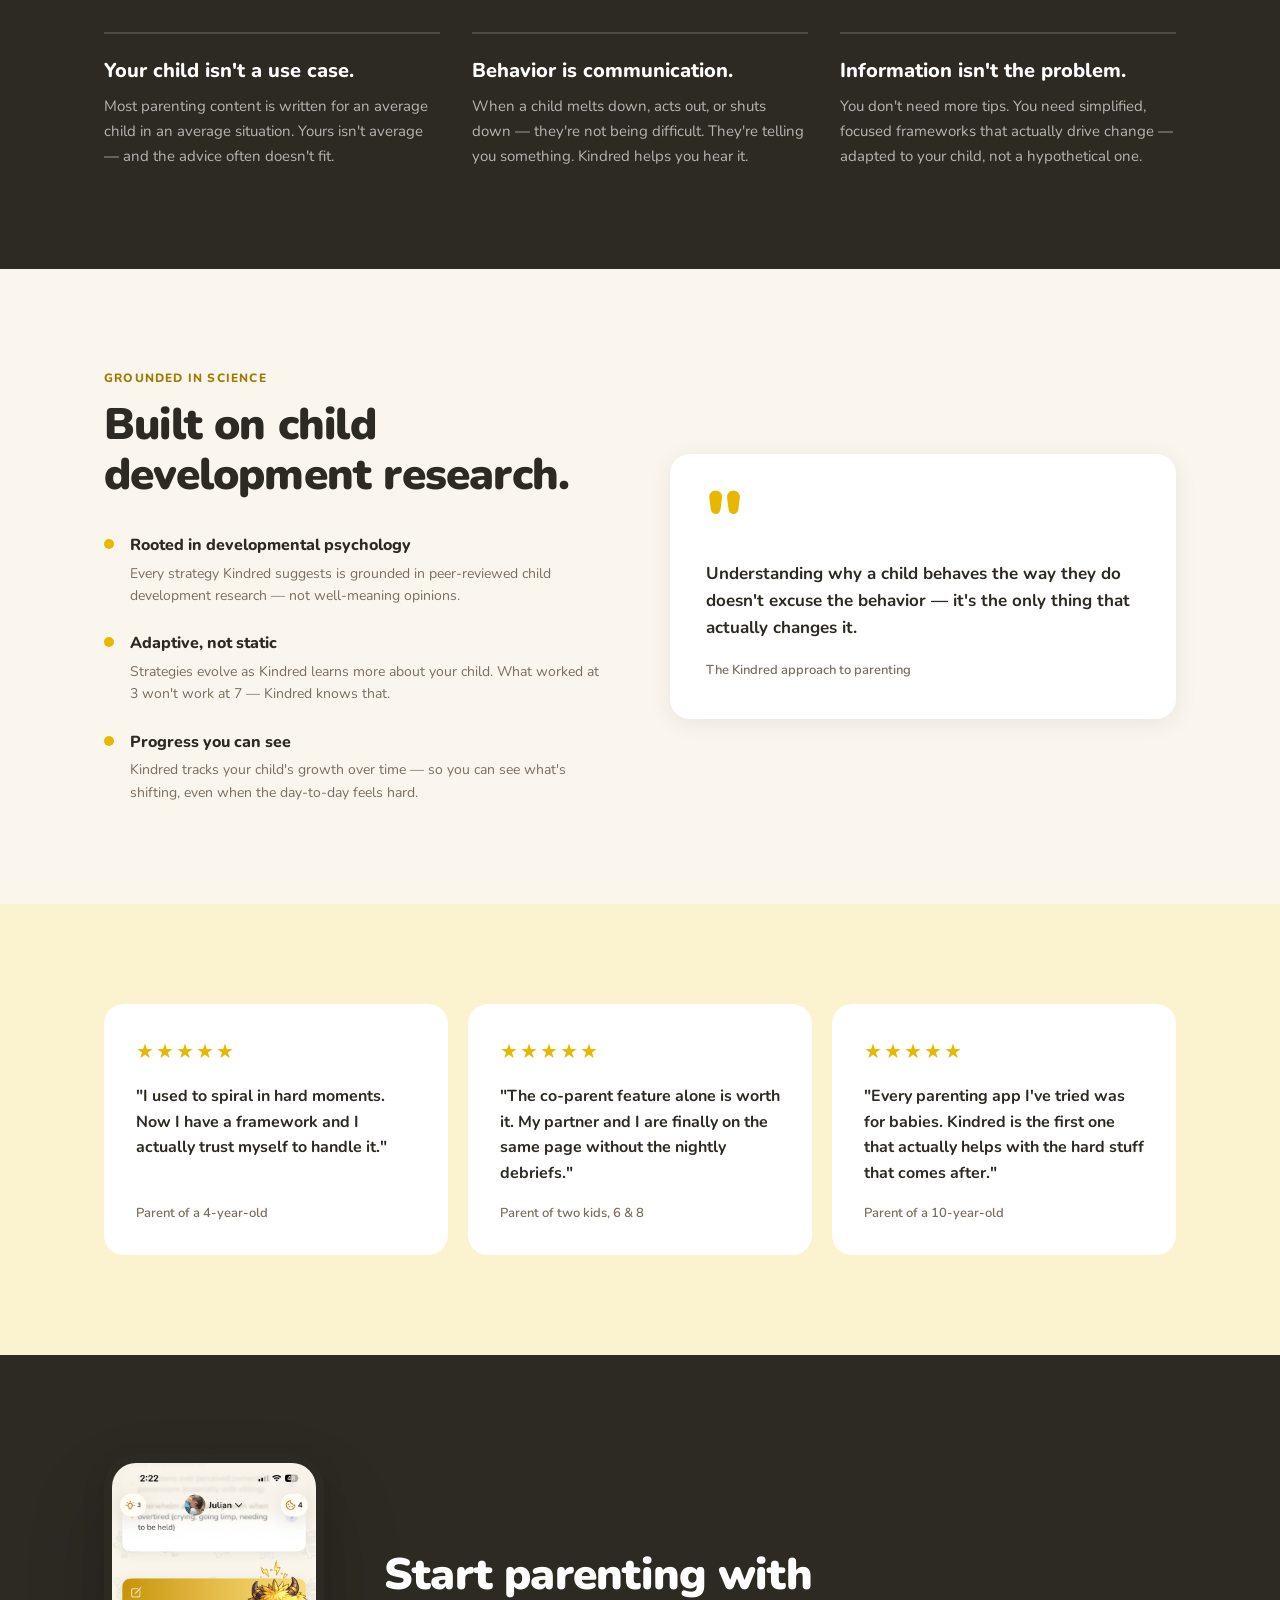
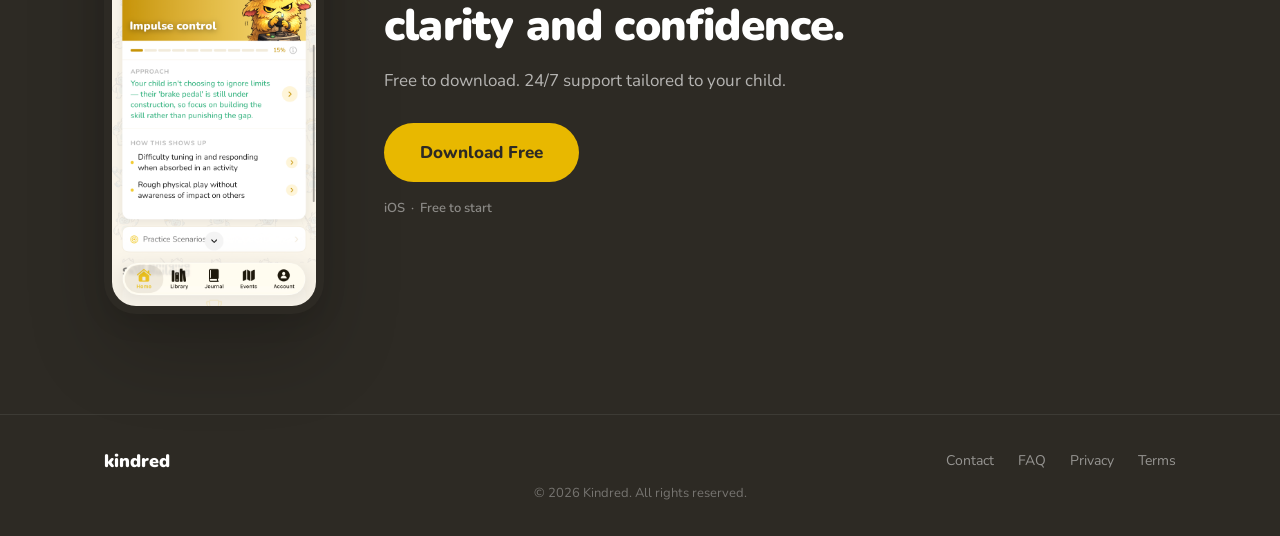
==== commit de6a50b0: "Strengthen visual flourishes in features section for darker background Added large decorative arc ci" ====
--- a/index.html
+++ b/index.html
@@ -376,6 +376,15 @@
         <div class="section-label">Everything in one place</div>
         <h2>One app for your whole<br/>parenting journey.</h2>
 
+        <div class="feature-rows-wrap">
+          <div class="feature-connector" aria-hidden="true">
+            <div class="connector-line"></div>
+            <div class="connector-dot" style="top: 0"></div>
+            <div class="connector-dot" style="top: 33%"></div>
+            <div class="connector-dot" style="top: 66%"></div>
+            <div class="connector-dot" style="top: 100%"></div>
+          </div>
+
         <div class="feature-row">
           <div class="feature-content">
             <span class="feature-badge">AI Coach</span>
@@ -438,6 +447,7 @@
               <img src="screenshots/journal.PNG" alt="Journal" class="phone-screenshot" />
             </div>
           </div>
+        </div>
         </div>
 
         <div class="features-mini-grid">
--- a/styles.css
+++ b/styles.css
@@ -851,11 +851,81 @@
   overflow: hidden;
 }
 
+/* Large decorative arcs in features background */
+.features-section::before {
+  content: '';
+  position: absolute;
+  top: -200px;
+  right: -300px;
+  width: 800px;
+  height: 800px;
+  border-radius: 50%;
+  border: 2px solid var(--gold);
+  opacity: 0.1;
+  pointer-events: none;
+}
+.features-section::after {
+  content: '';
+  position: absolute;
+  bottom: -100px;
+  left: -200px;
+  width: 600px;
+  height: 600px;
+  border-radius: 50%;
+  border: 2px solid var(--gold);
+  opacity: 0.08;
+  pointer-events: none;
+}
+
+/* Brighter rings on darker bg */
+.features-section .feature-phone::before {
+  opacity: 0.22;
+  border-width: 2px;
+  border-color: var(--gold);
+  box-shadow: 0 0 40px rgba(196, 164, 105, 0.12);
+}
+.features-section .feature-phone::after {
+  background: radial-gradient(circle, rgba(196, 164, 105, 0.14) 0%, transparent 70%);
+}
+
+.feature-rows-wrap {
+  position: relative;
+}
+
+.feature-connector {
+  position: absolute;
+  left: 50%;
+  top: 80px;
+  bottom: 80px;
+  width: 2px;
+  transform: translateX(-50%);
+  z-index: 0;
+  pointer-events: none;
+}
+.feature-connector .connector-line {
+  position: absolute;
+  inset: 0;
+  background: linear-gradient(to bottom, transparent, var(--gold), var(--gold), transparent);
+  opacity: 0.25;
+}
+.feature-connector .connector-dot {
+  position: absolute;
+  left: 50%;
+  width: 10px;
+  height: 10px;
+  transform: translate(-50%, -50%);
+  border-radius: 50%;
+  background: var(--gold);
+  box-shadow: 0 0 12px rgba(196, 164, 105, 0.4);
+}
+
 .feature-row {
   display: flex;
   align-items: center;
   gap: 60px;
   margin-top: 60px;
+  position: relative;
+  z-index: 1;
 }
 
 .feature-row-reverse {
@@ -1234,7 +1304,8 @@
     grid-template-columns: repeat(2, 1fr);
   }
 
-  .how-connector {
+  .how-connector,
+  .feature-connector {
     display: none;
   }
 
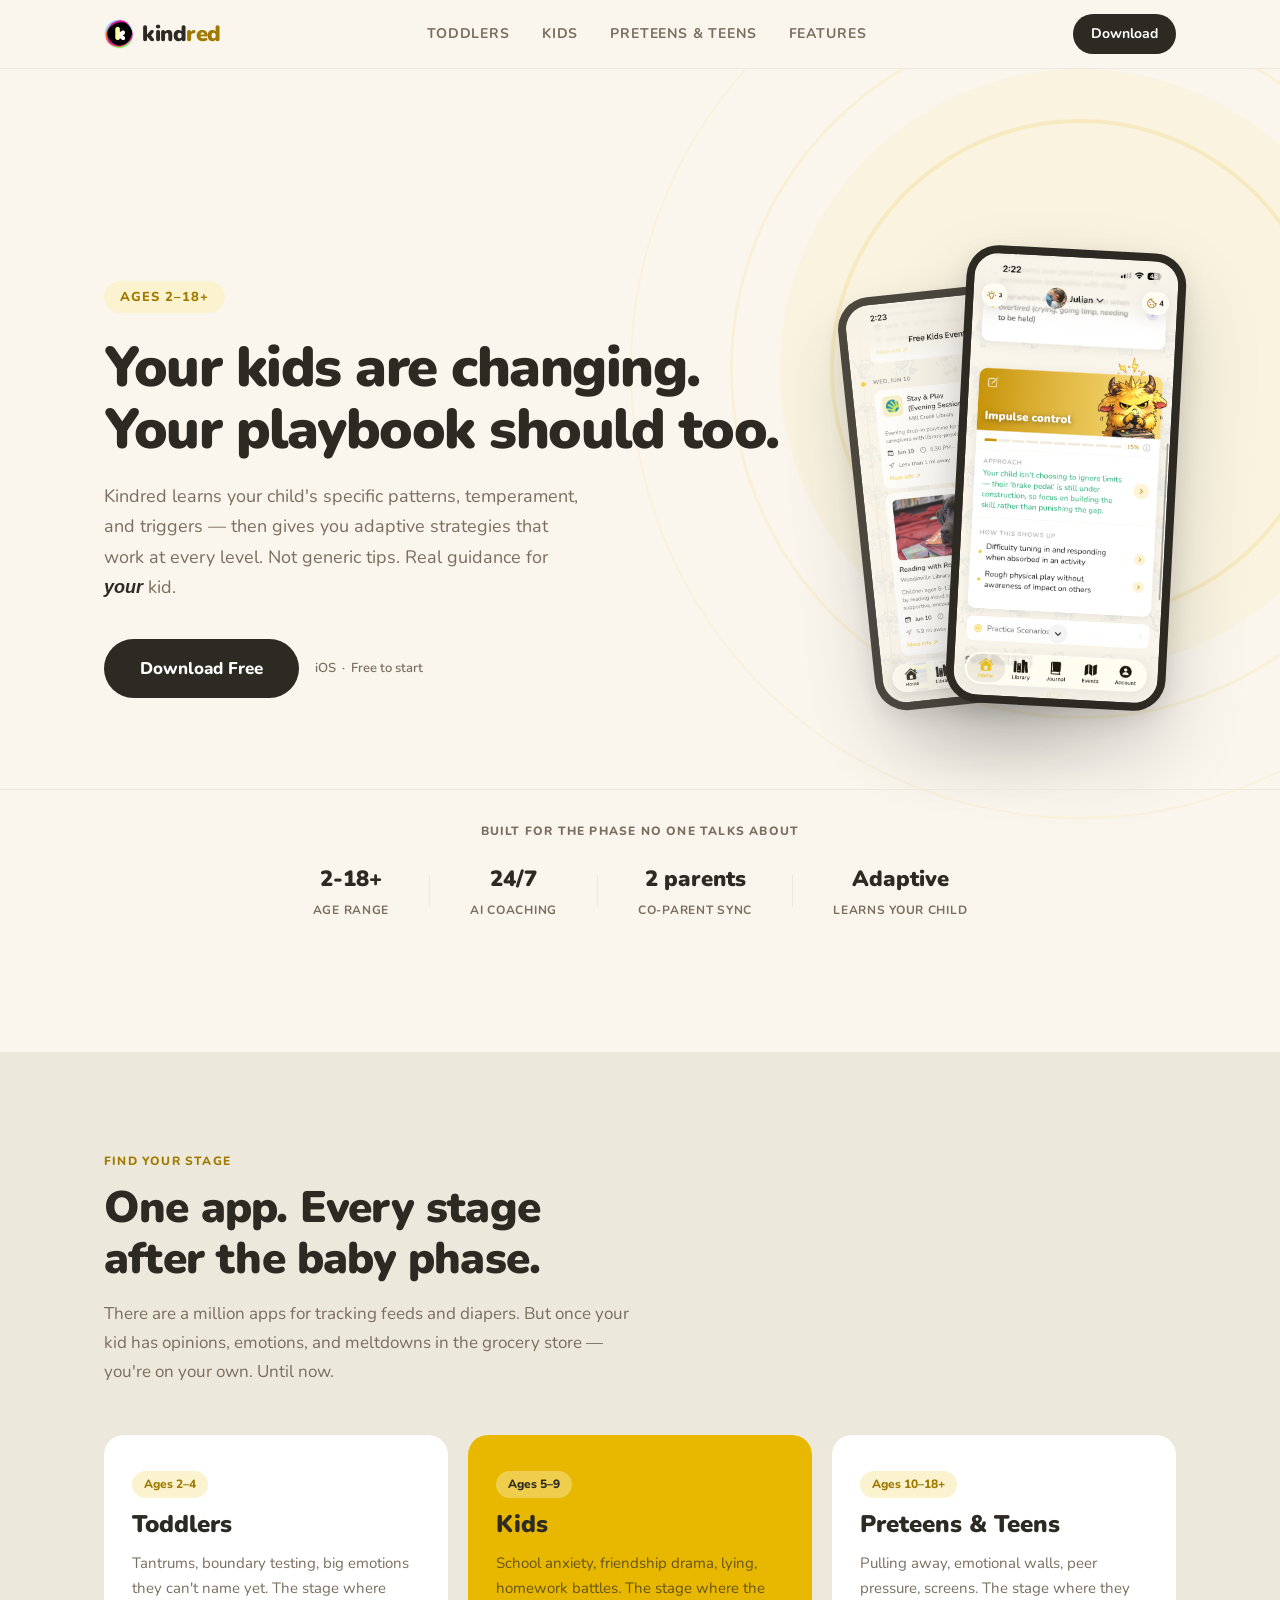
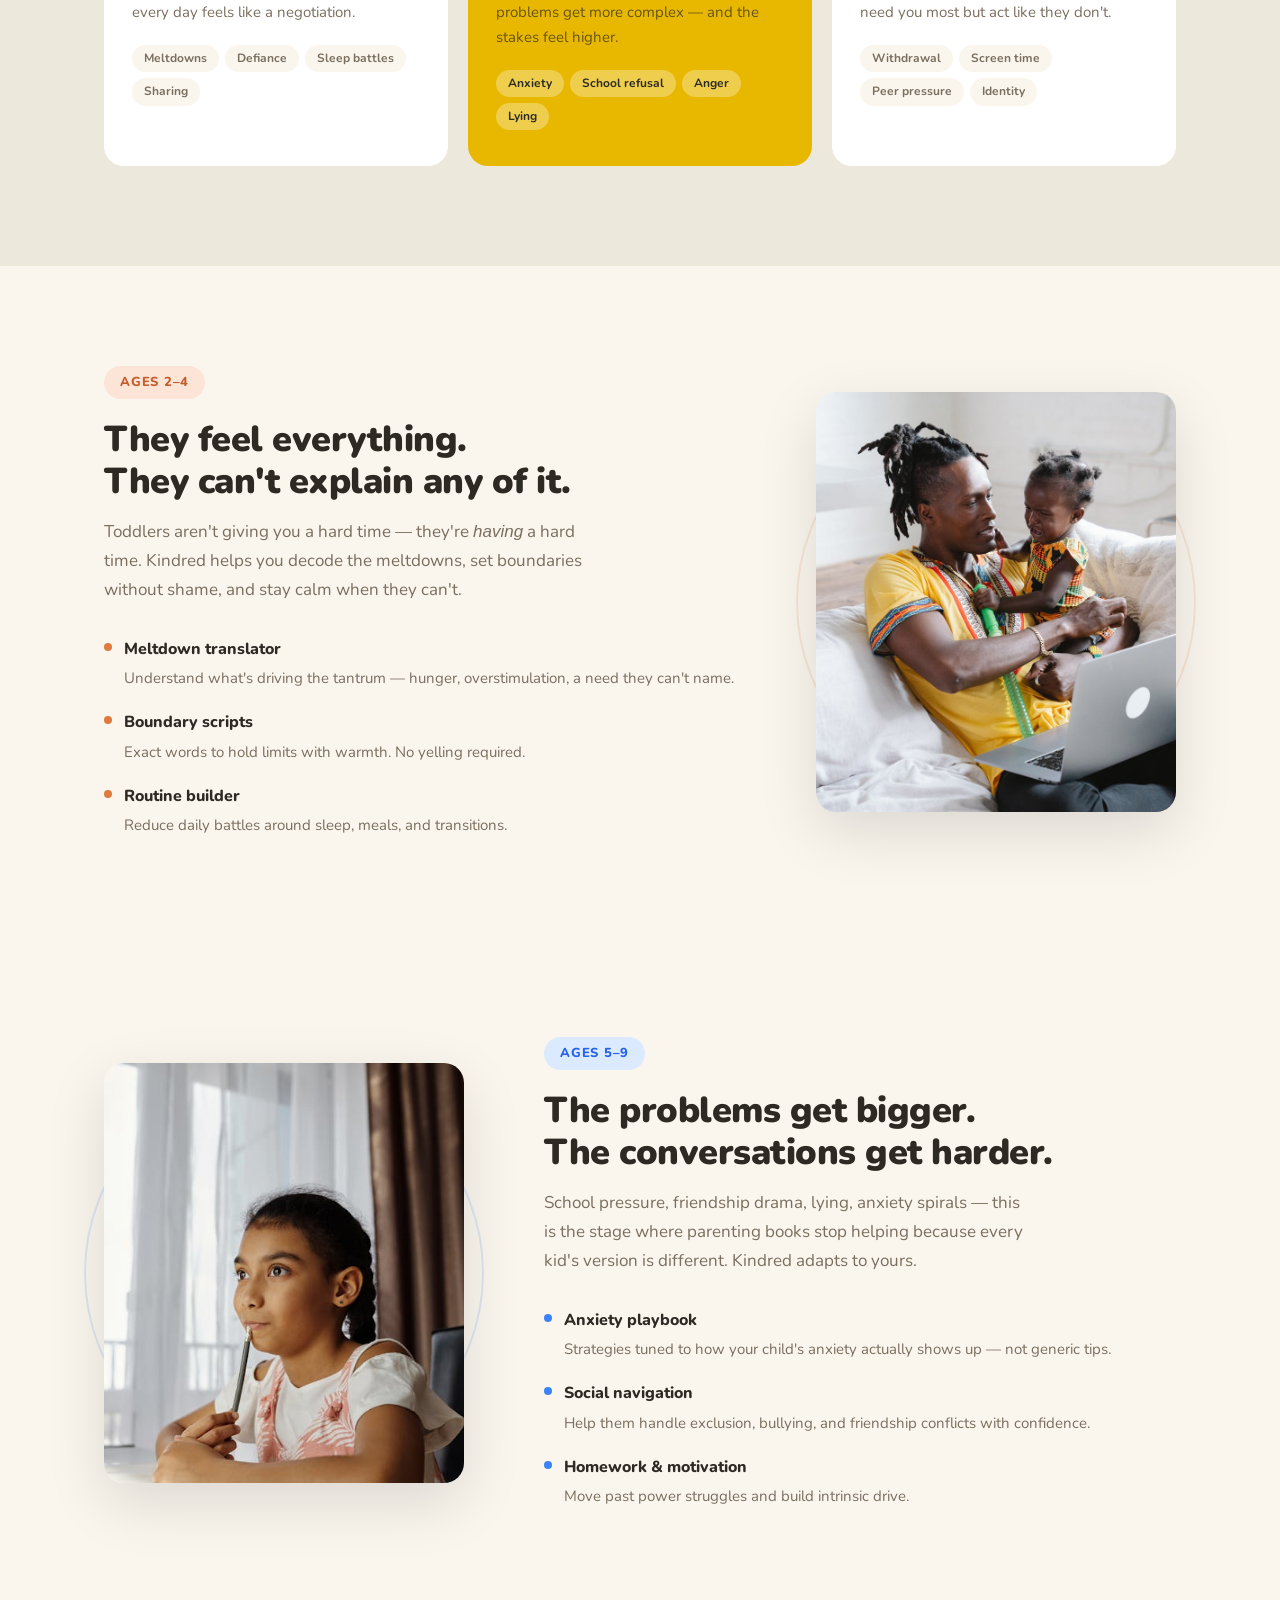
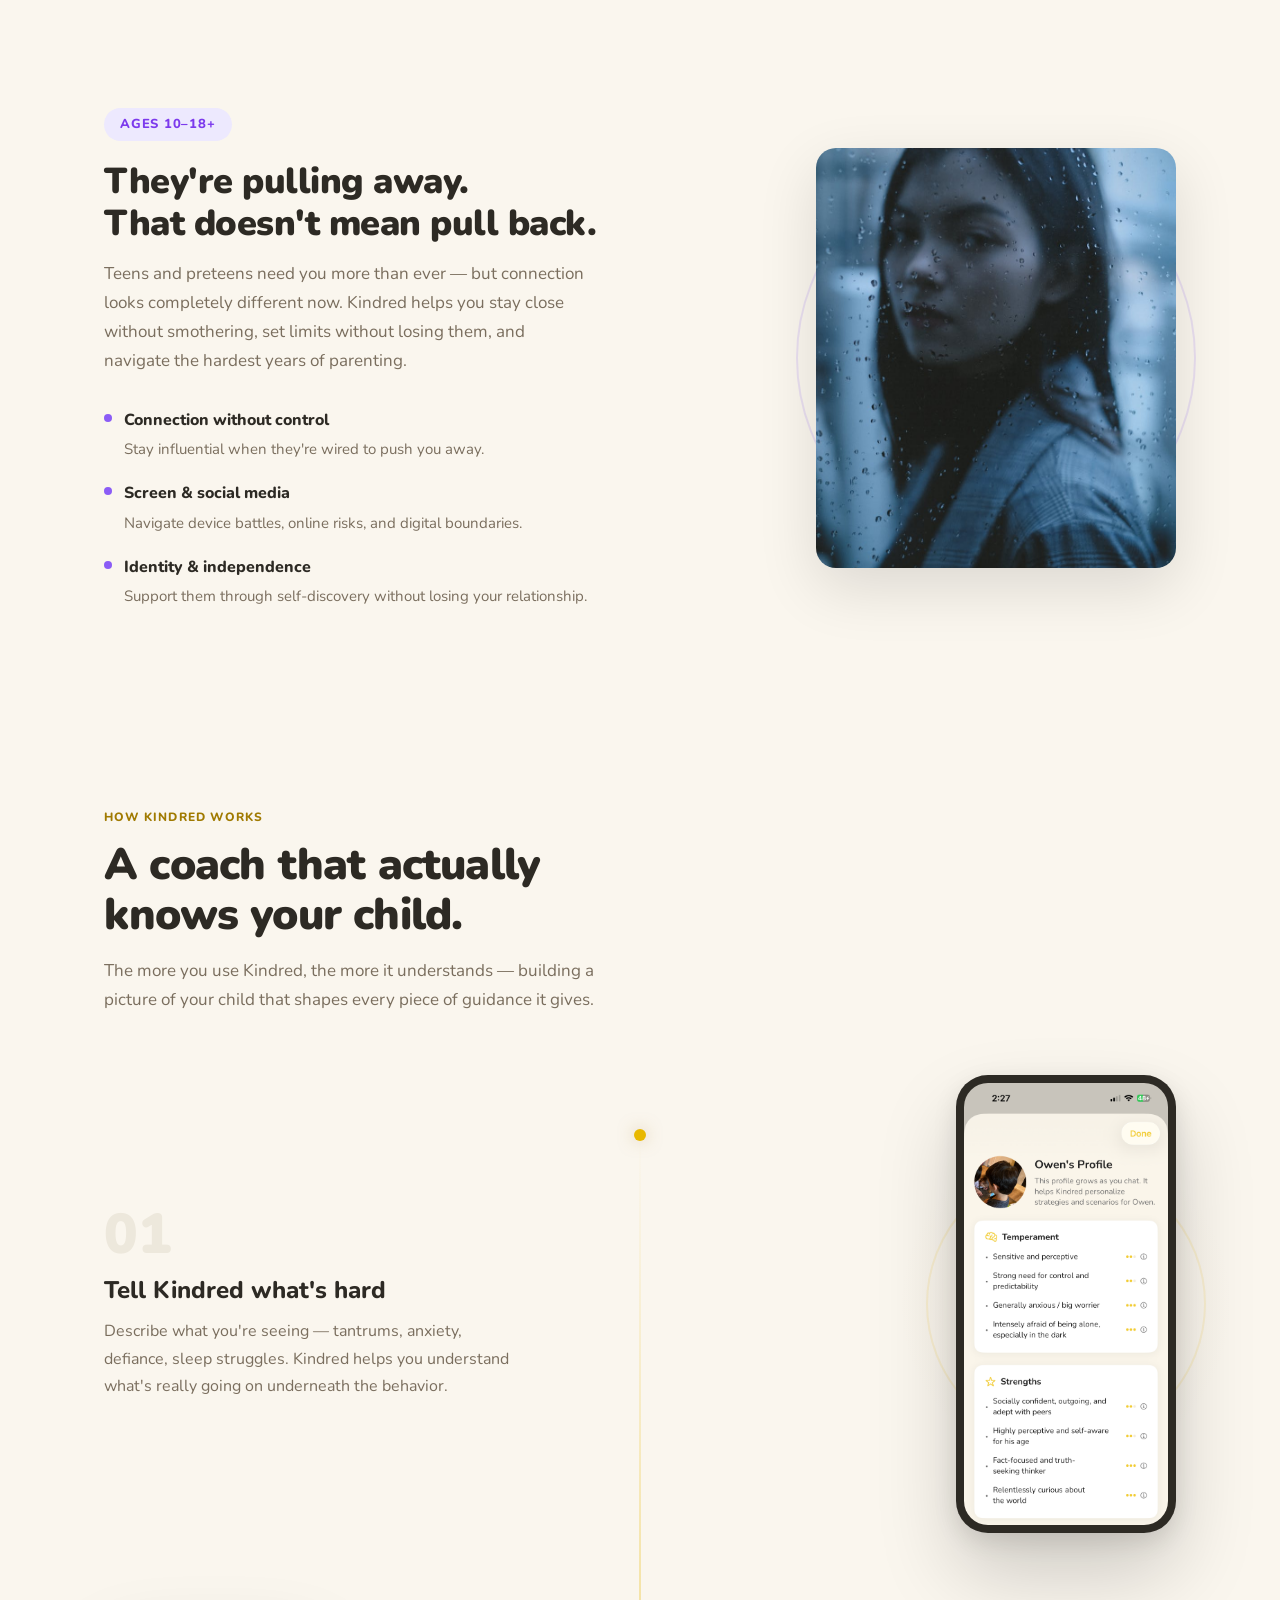
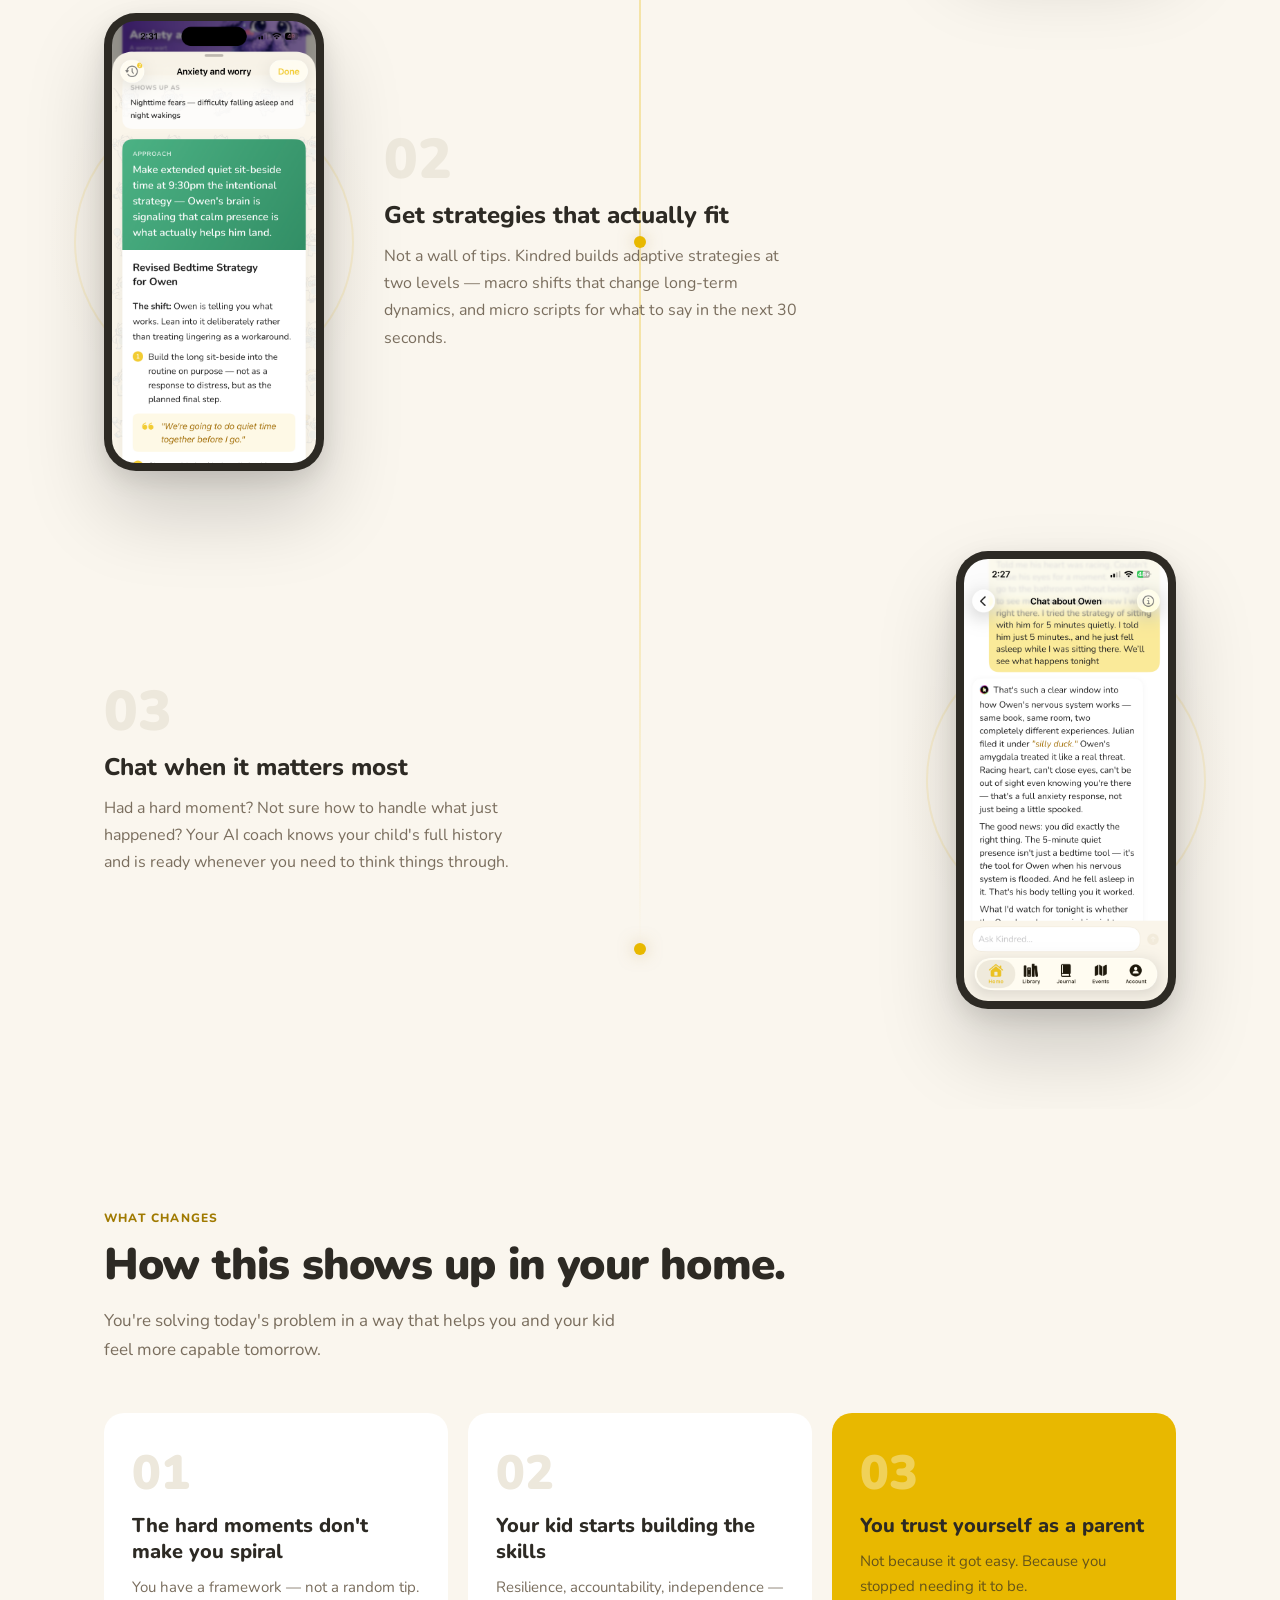
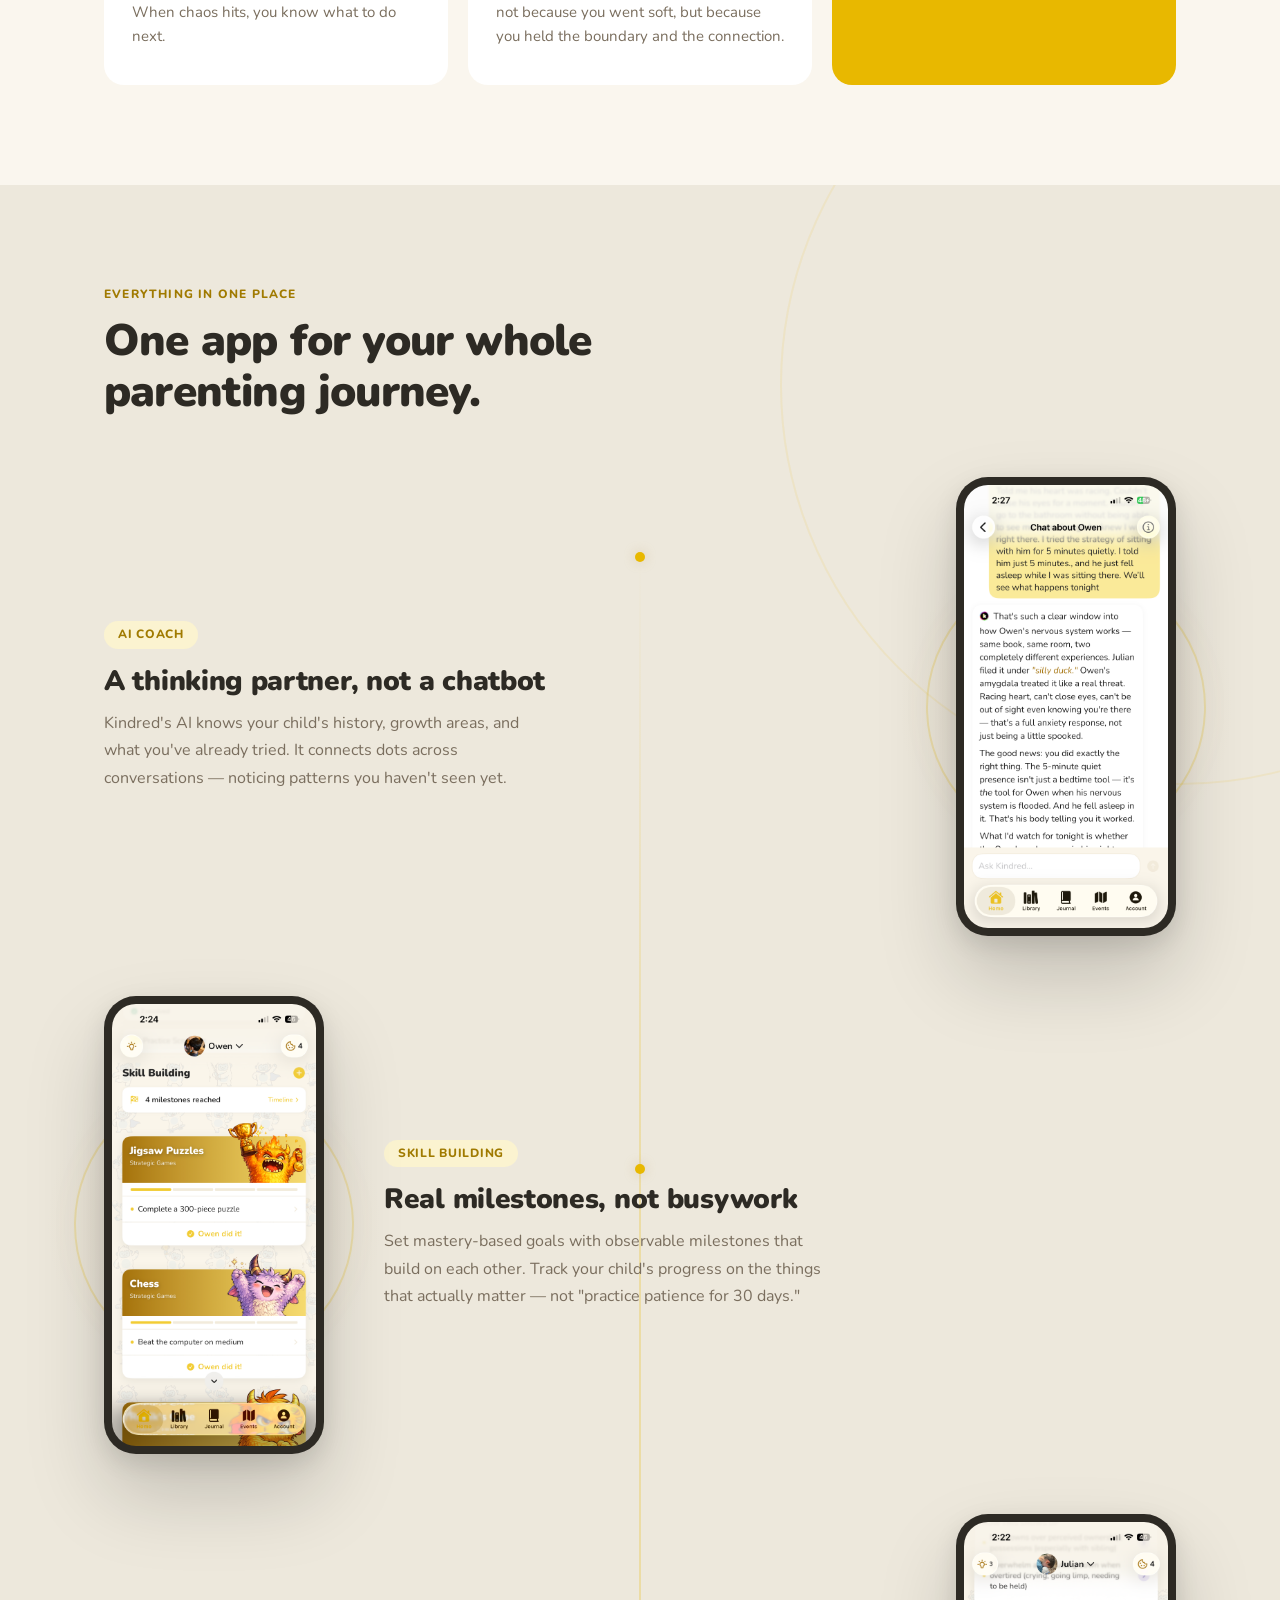
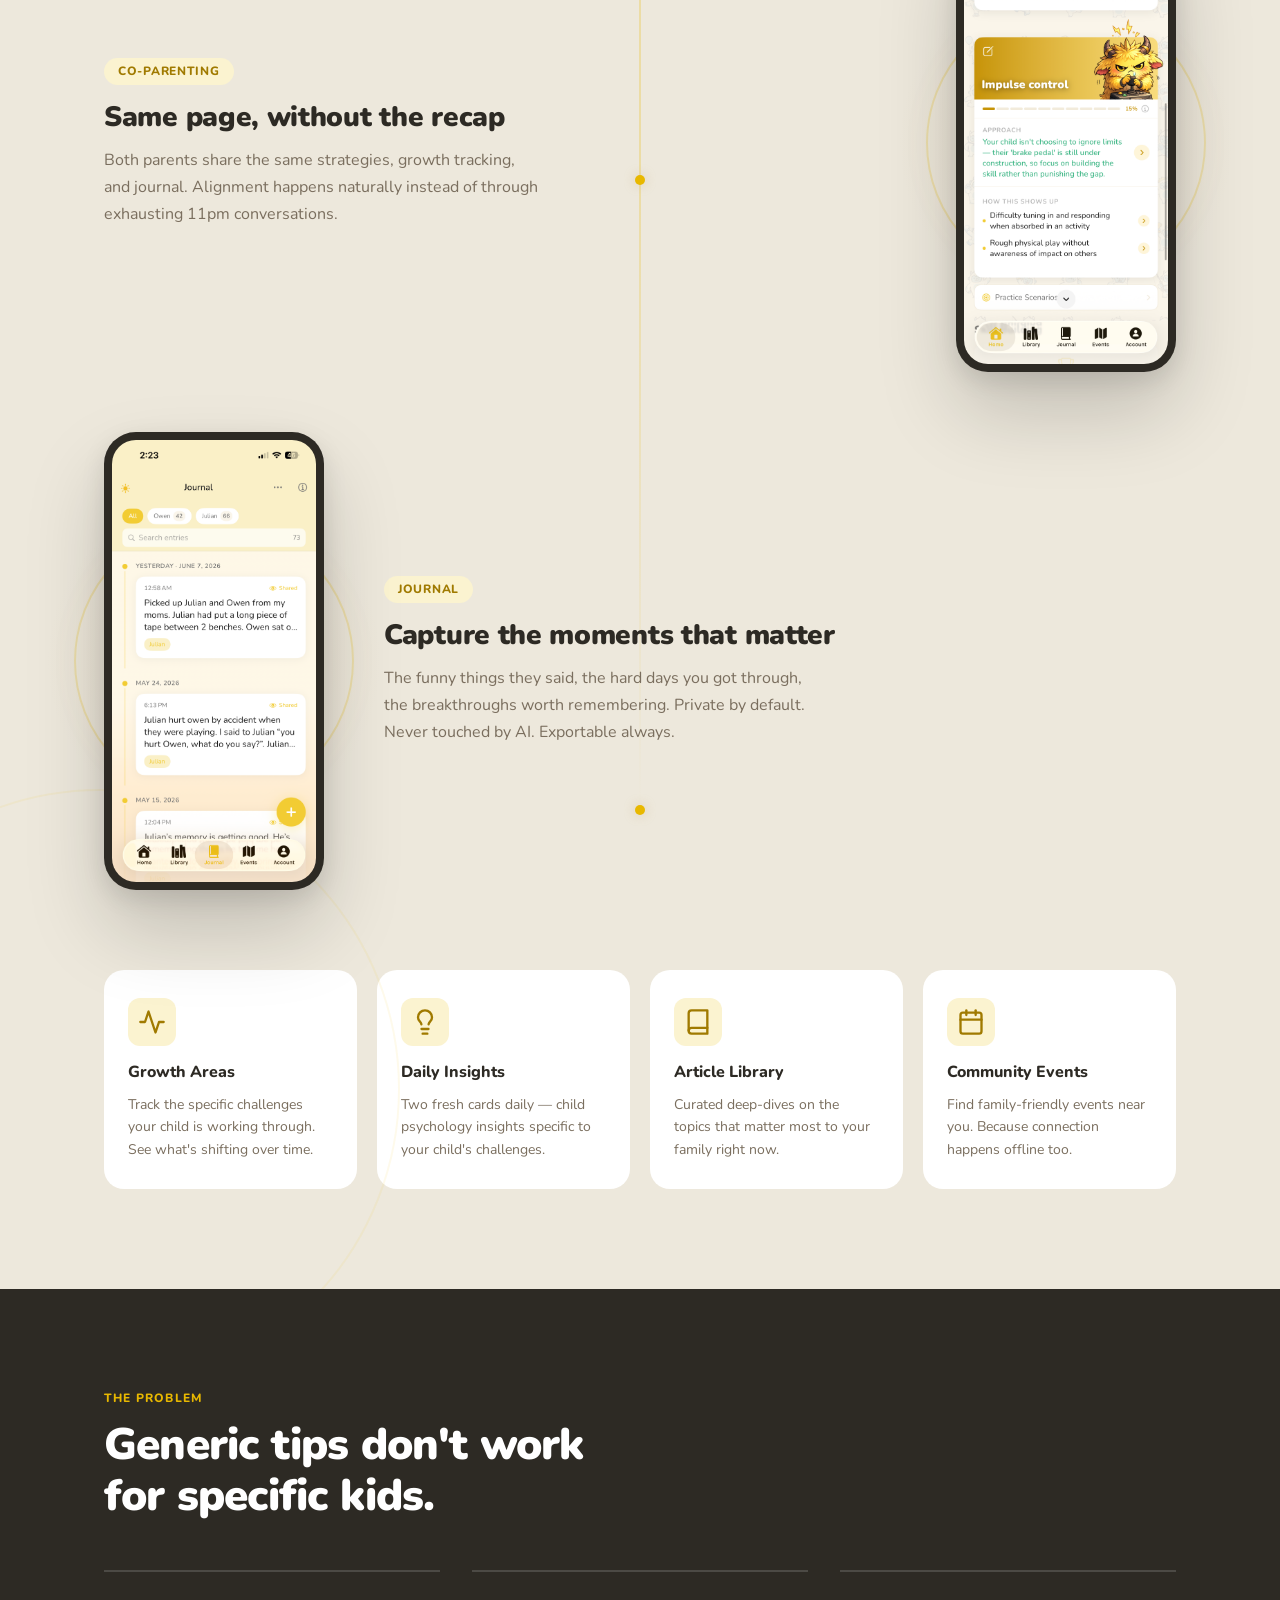
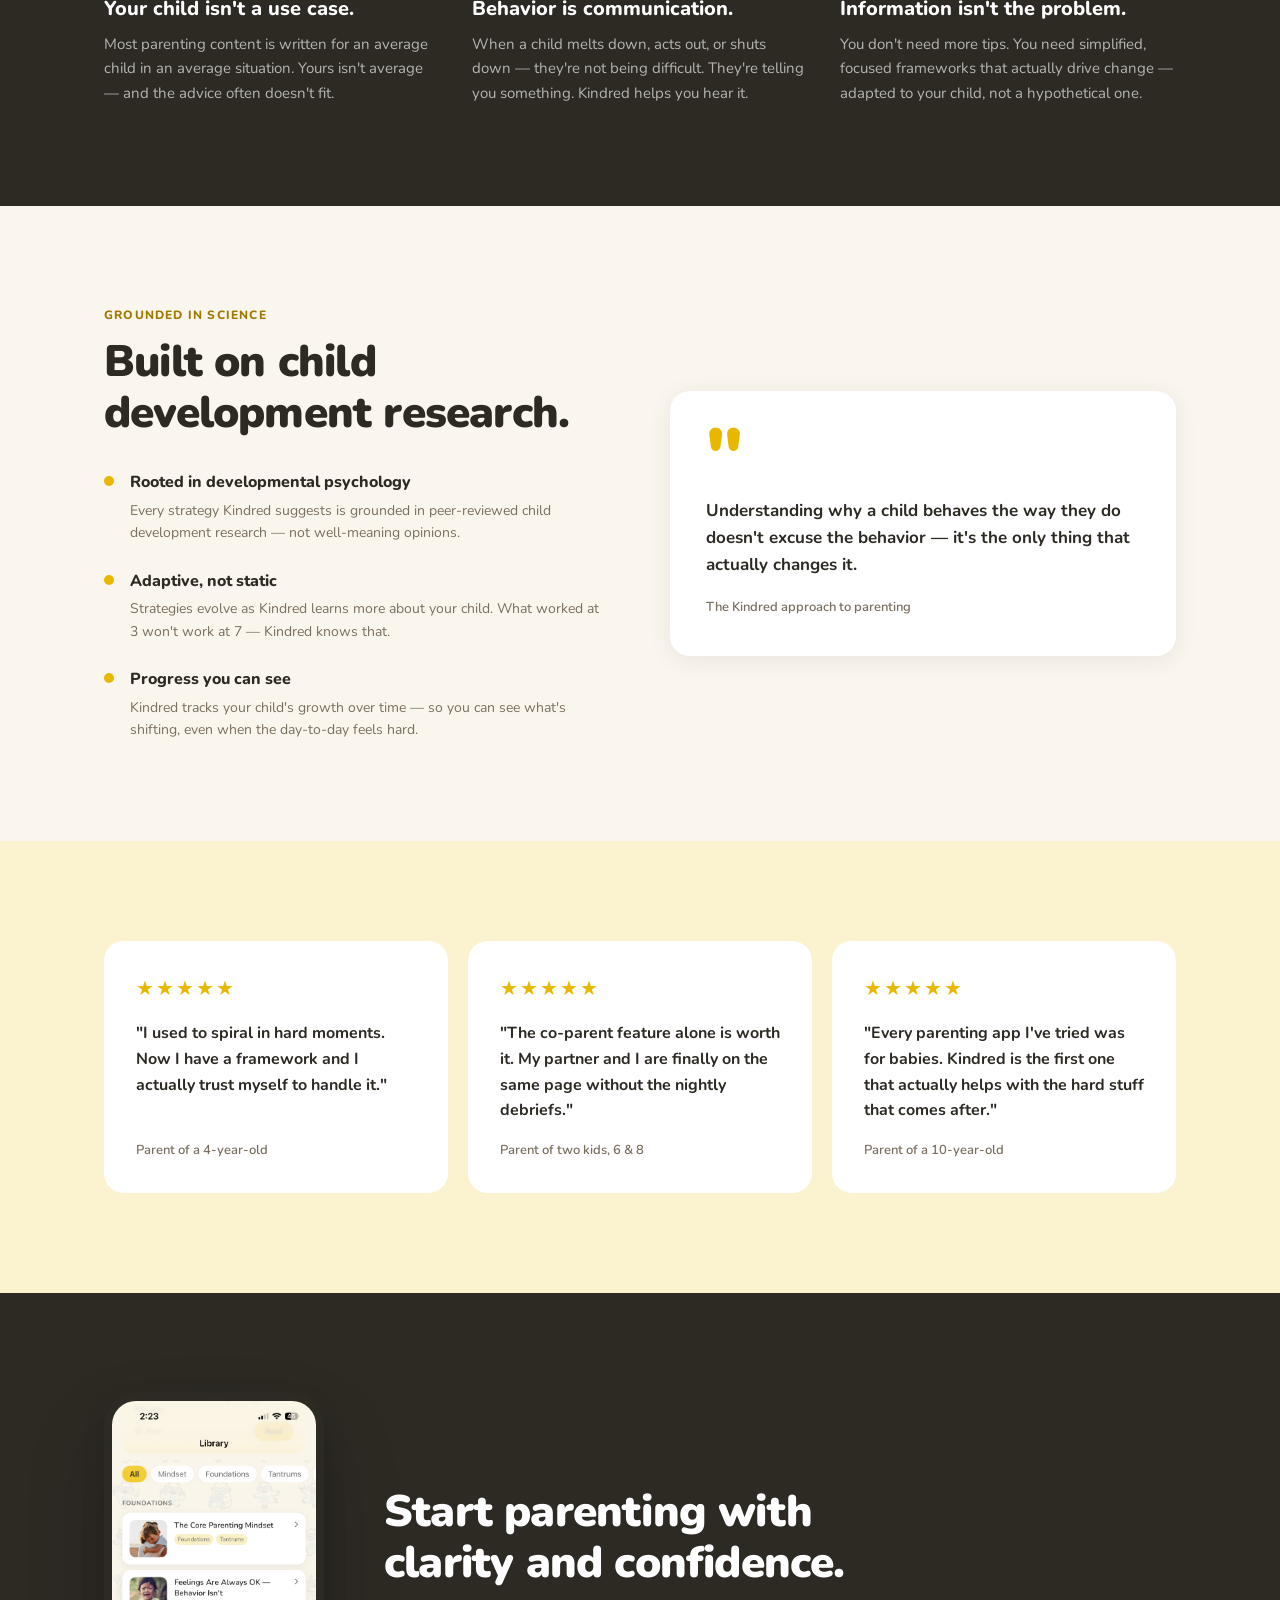
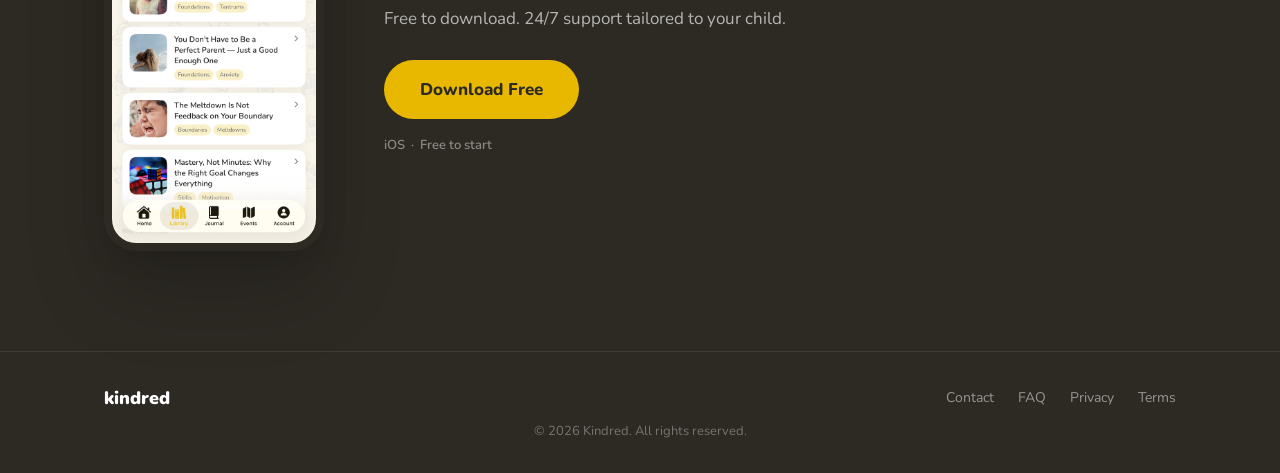
==== commit e4e6b6de: "Replace age-group section screenshots with stock photos Age sections now use emotional stock photos " ====
--- a/index.html
+++ b/index.html
@@ -68,8 +68,8 @@
           <div class="hero-phone-stack">
             <div class="phone-frame phone-back">
               <img
-                src="screenshots/ai-chat.PNG"
-                alt="Kindred AI chat"
+                src="screenshots/events.PNG"
+                alt="Kindred events"
                 class="phone-screenshot"
               />
             </div>
@@ -189,9 +189,7 @@
           </div>
           <div class="age-detail-visual">
             <div class="age-detail-ring"></div>
-            <div class="phone-frame">
-              <img src="screenshots/ai-chat.PNG" alt="AI coaching for toddler challenges" class="phone-screenshot" />
-            </div>
+            <img src="photos/toddler.jpg" alt="Father comforting his toddler" class="age-photo" />
           </div>
         </div>
       </div>
@@ -226,9 +224,7 @@
           </div>
           <div class="age-detail-visual">
             <div class="age-detail-ring"></div>
-            <div class="phone-frame">
-              <img src="screenshots/strategy-detail.PNG" alt="Strategies for school-age kids" class="phone-screenshot" />
-            </div>
+            <img src="photos/kid.jpg" alt="Child thinking at desk" class="age-photo" />
           </div>
         </div>
       </div>
@@ -263,9 +259,7 @@
           </div>
           <div class="age-detail-visual">
             <div class="age-detail-ring"></div>
-            <div class="phone-frame">
-              <img src="screenshots/child-profile.PNG" alt="Teen profile and insights" class="phone-screenshot" />
-            </div>
+            <img src="photos/teen.jpg" alt="Thoughtful teen looking through rainy window" class="age-photo" />
           </div>
         </div>
       </div>
@@ -600,7 +594,7 @@
         <div class="cta-inner">
           <div class="cta-phones">
             <div class="phone-frame">
-              <img src="screenshots/home-growth-areas.PNG" alt="Kindred app" class="phone-screenshot" />
+              <img src="screenshots/library.PNG" alt="Kindred app" class="phone-screenshot" />
             </div>
           </div>
           <div class="cta-content">
--- a/styles.css
+++ b/styles.css
@@ -592,8 +592,8 @@
 
 .age-detail-ring {
   position: absolute;
-  width: 320px;
-  height: 320px;
+  width: 400px;
+  height: 400px;
   border-radius: 50%;
   border: 2px solid var(--gold);
   opacity: 0.15;
@@ -603,7 +603,7 @@
 .age-detail-ring::after {
   content: '';
   position: absolute;
-  inset: -30px;
+  inset: -40px;
   border-radius: 50%;
   background: radial-gradient(circle, rgba(196, 164, 105, 0.1) 0%, transparent 70%);
   pointer-events: none;
@@ -613,6 +613,16 @@
   width: 240px;
   position: relative;
   z-index: 1;
+}
+
+.age-photo {
+  width: 360px;
+  height: 420px;
+  object-fit: cover;
+  border-radius: 20px;
+  position: relative;
+  z-index: 1;
+  box-shadow: 0 20px 60px rgba(0, 0, 0, 0.12);
 }
 
 /* Toddler accent color */
@@ -1330,6 +1340,12 @@
     text-align: left;
   }
 
+  .age-photo {
+    width: 100%;
+    max-width: 400px;
+    height: 300px;
+  }
+
   .science-inner {
     grid-template-columns: 1fr;
   }
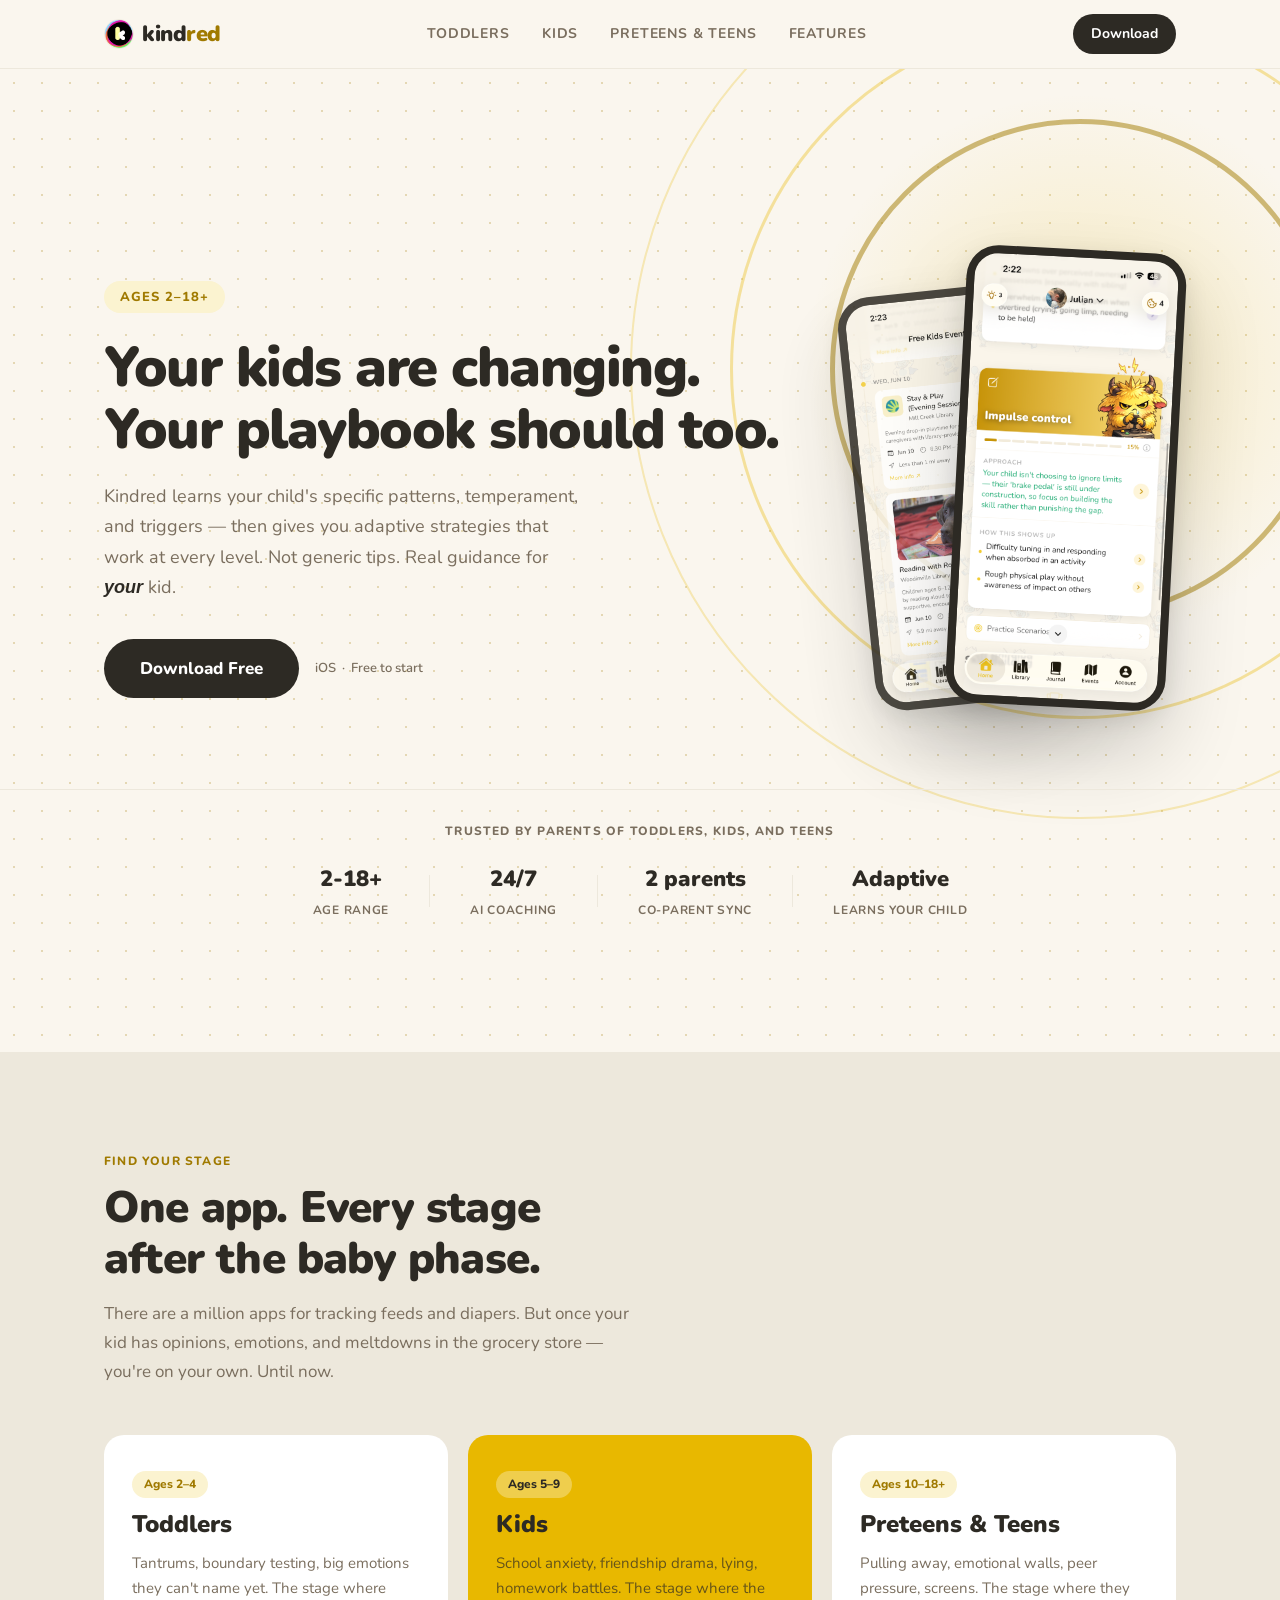
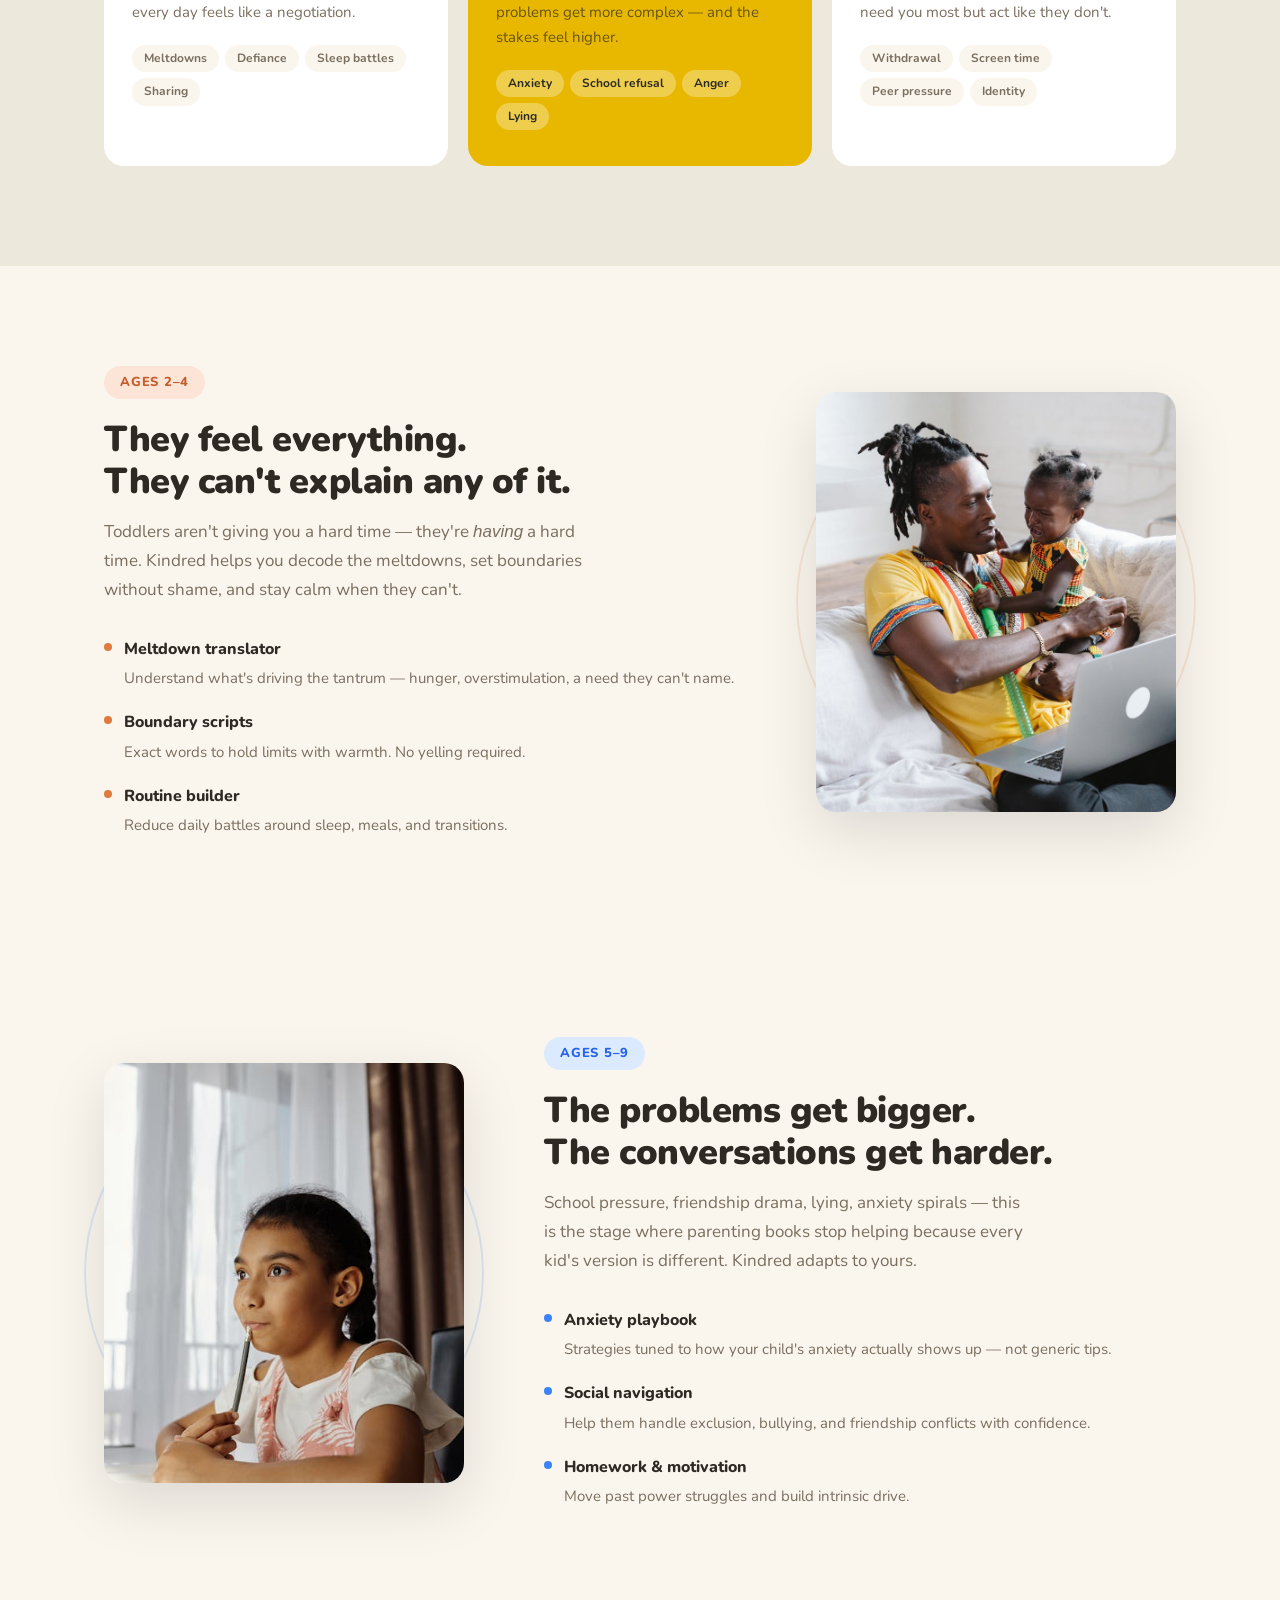
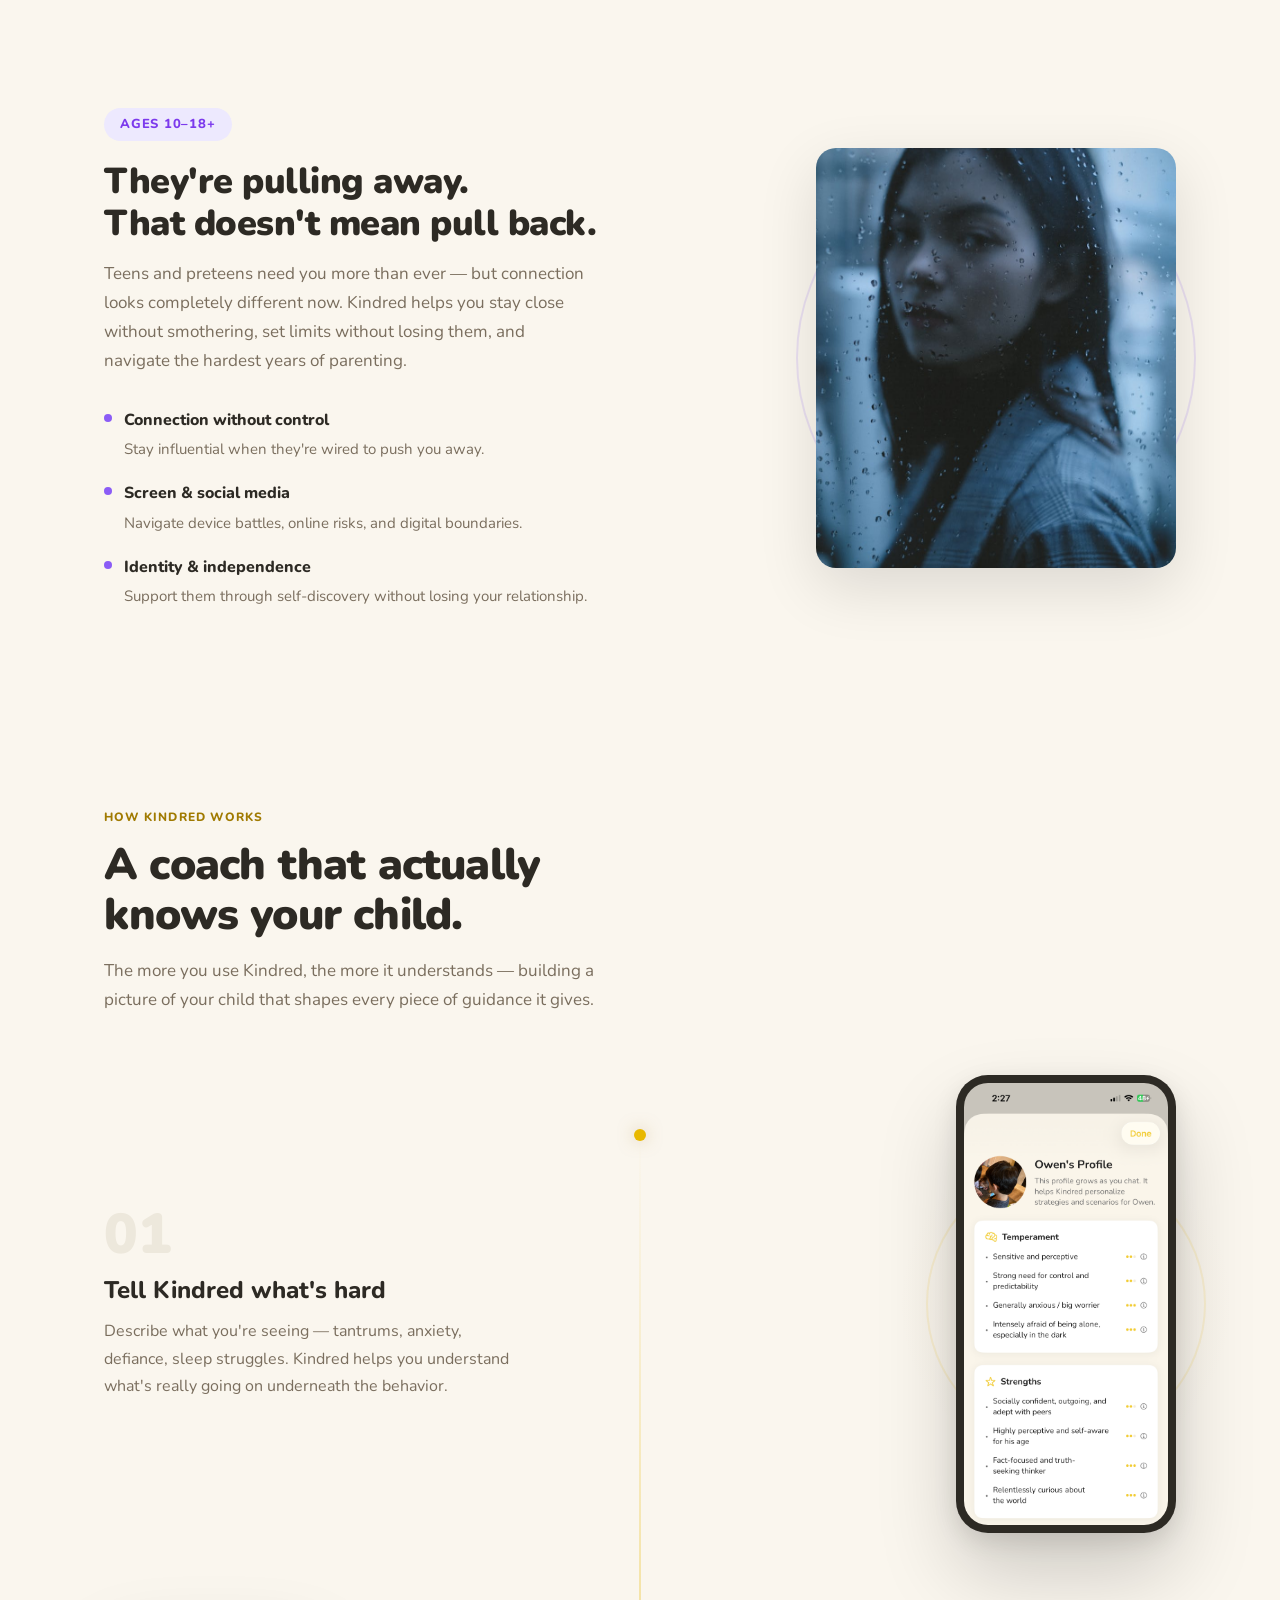
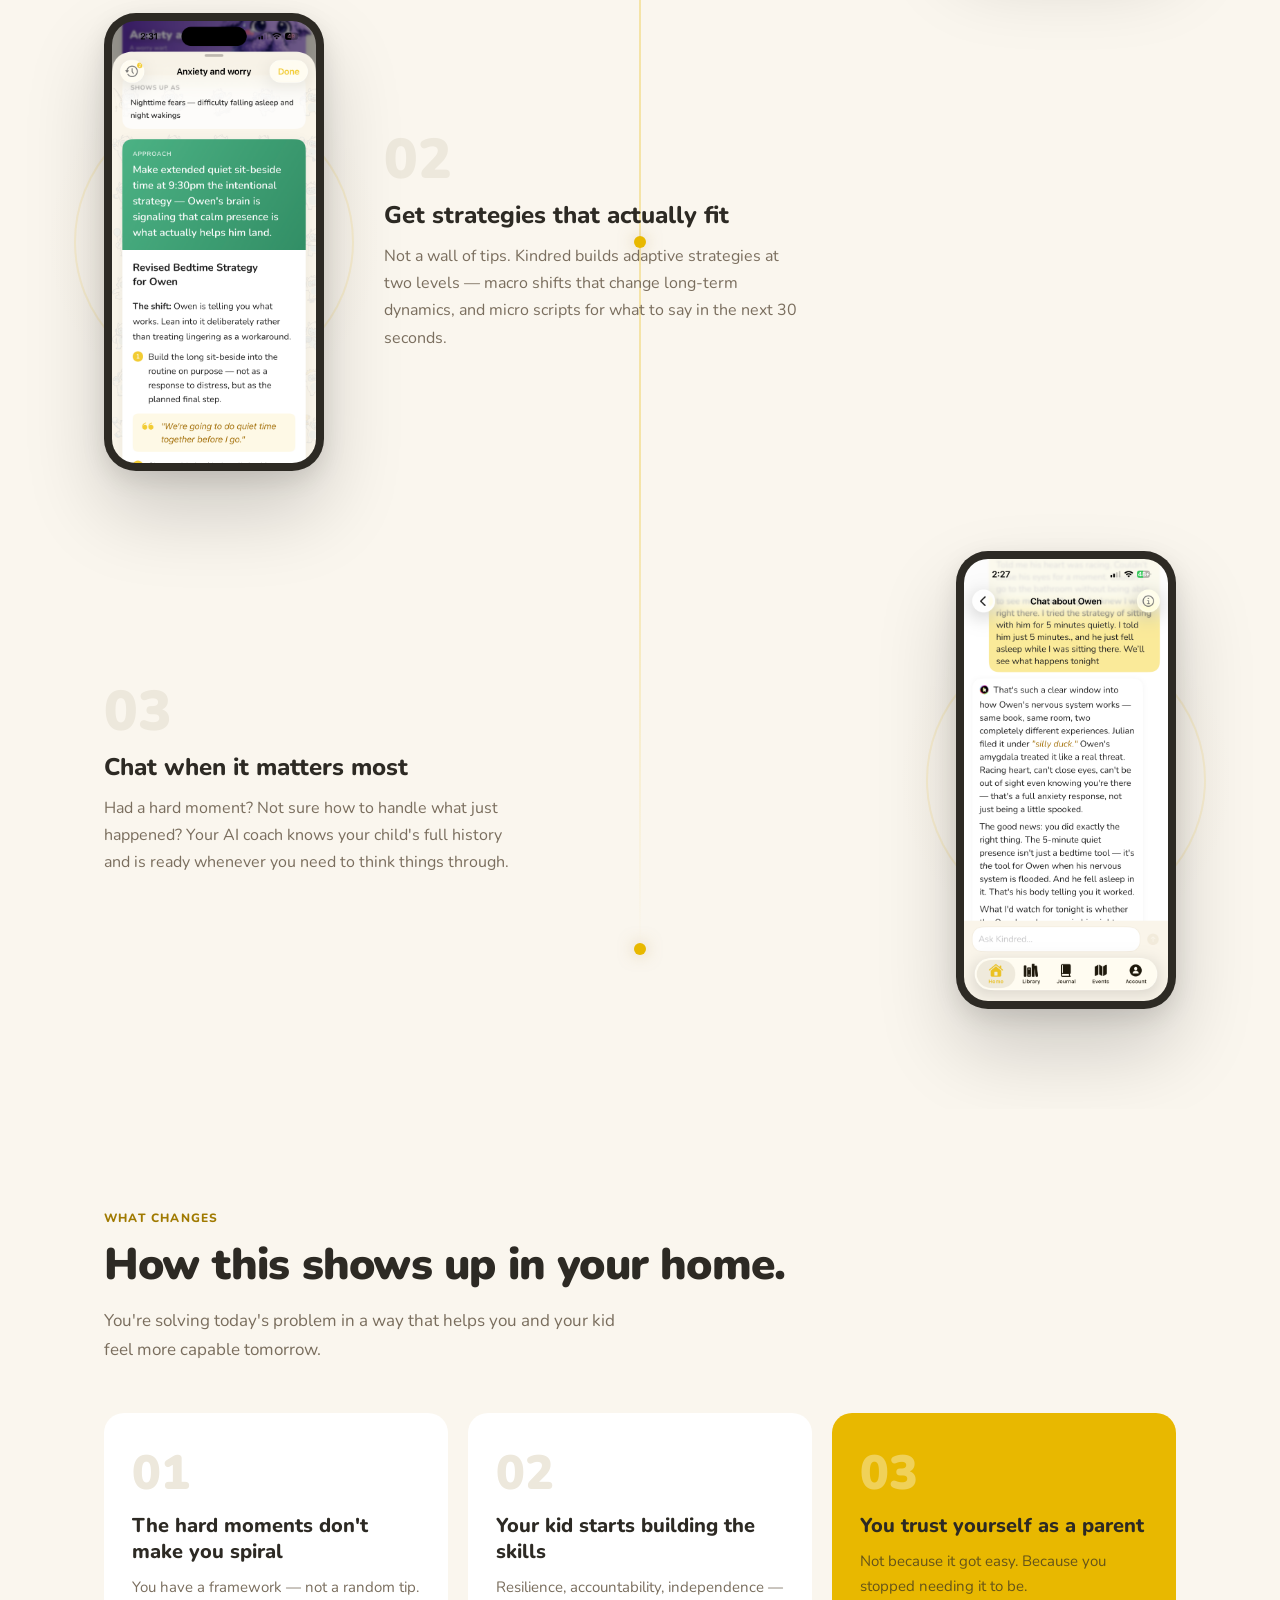
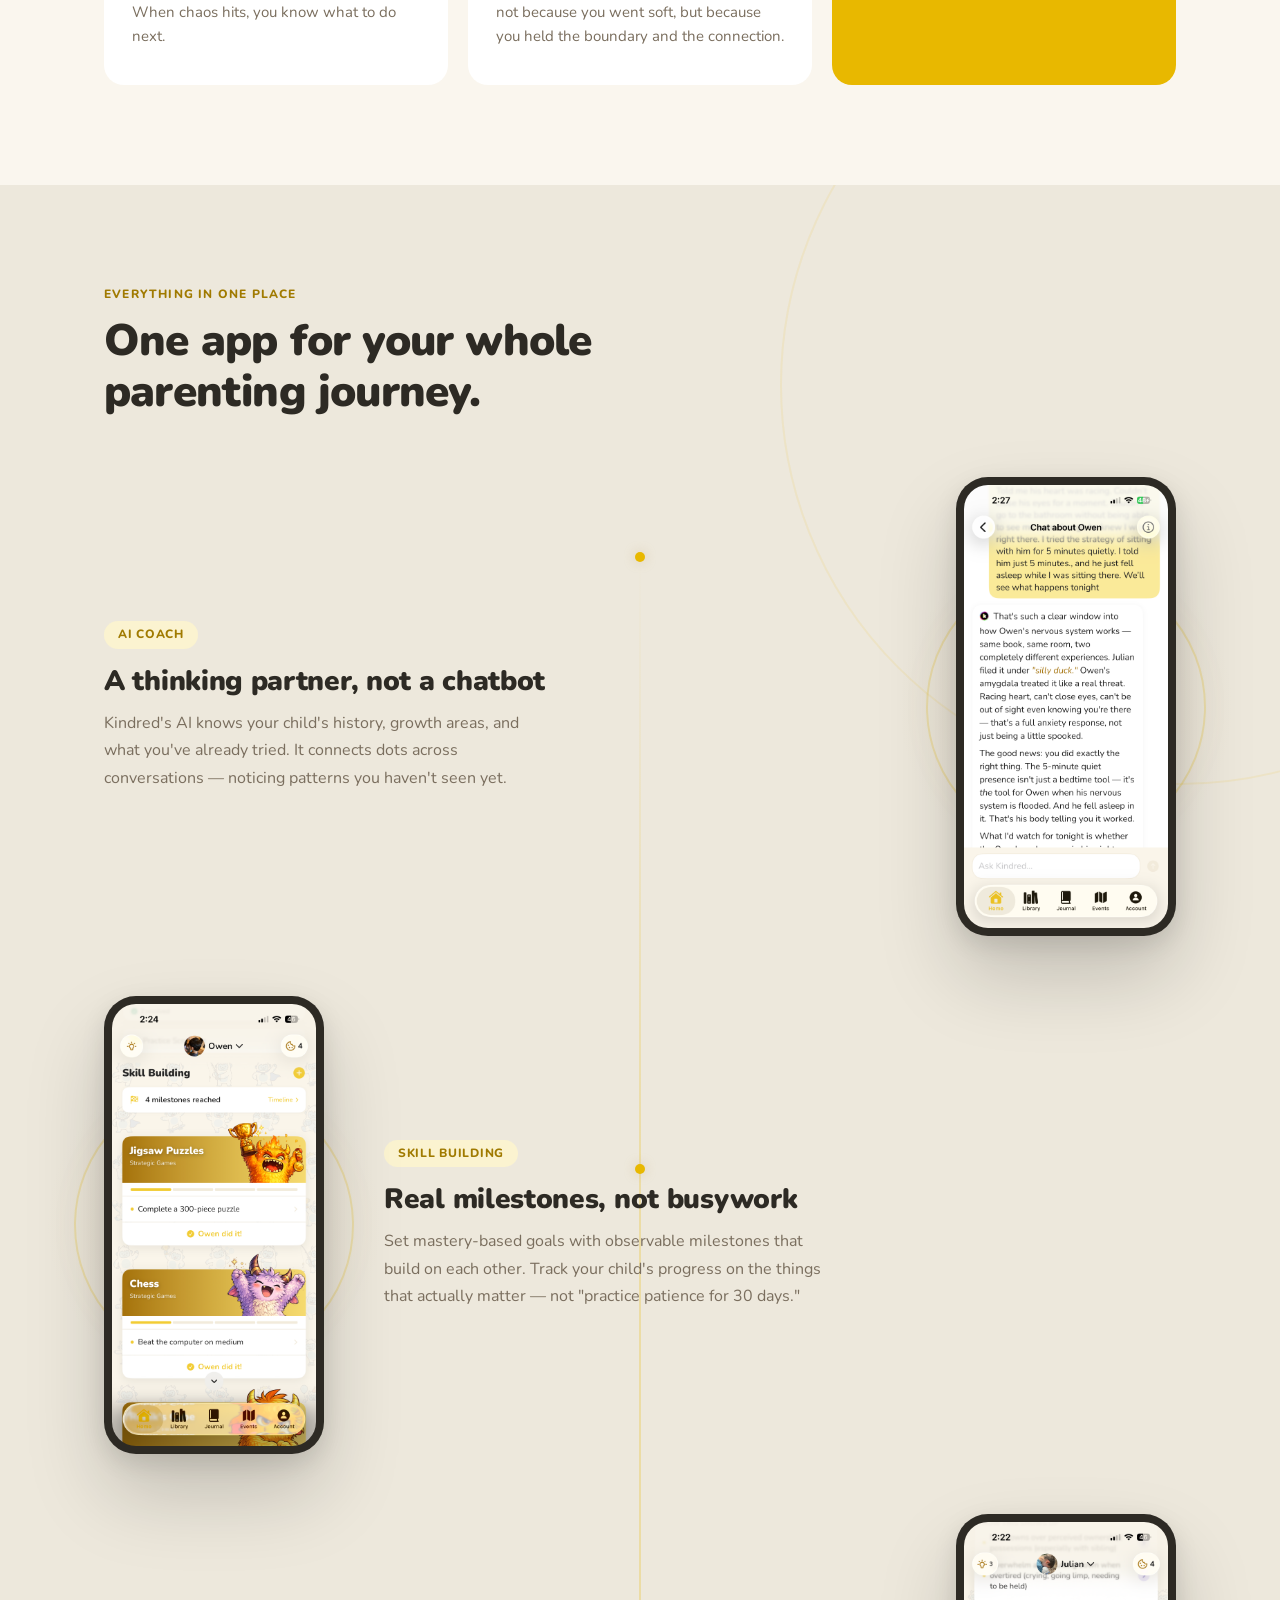
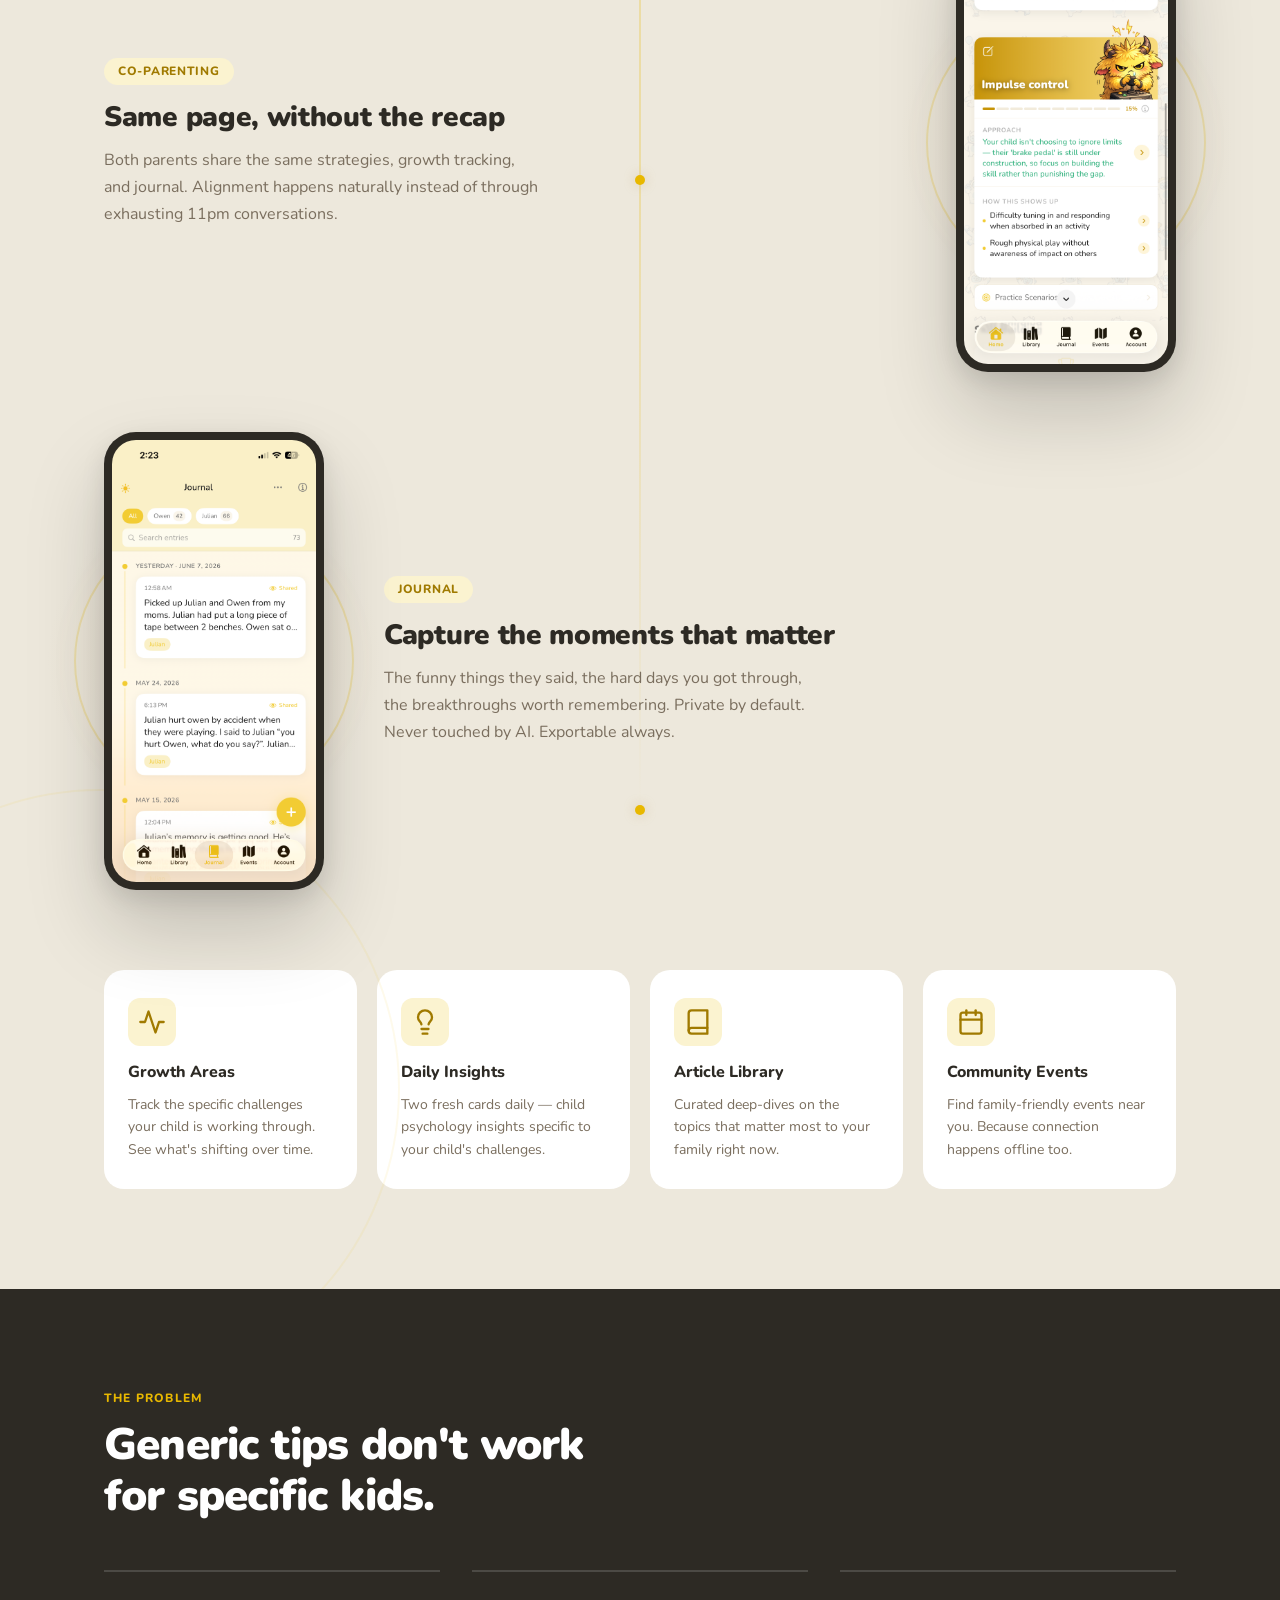
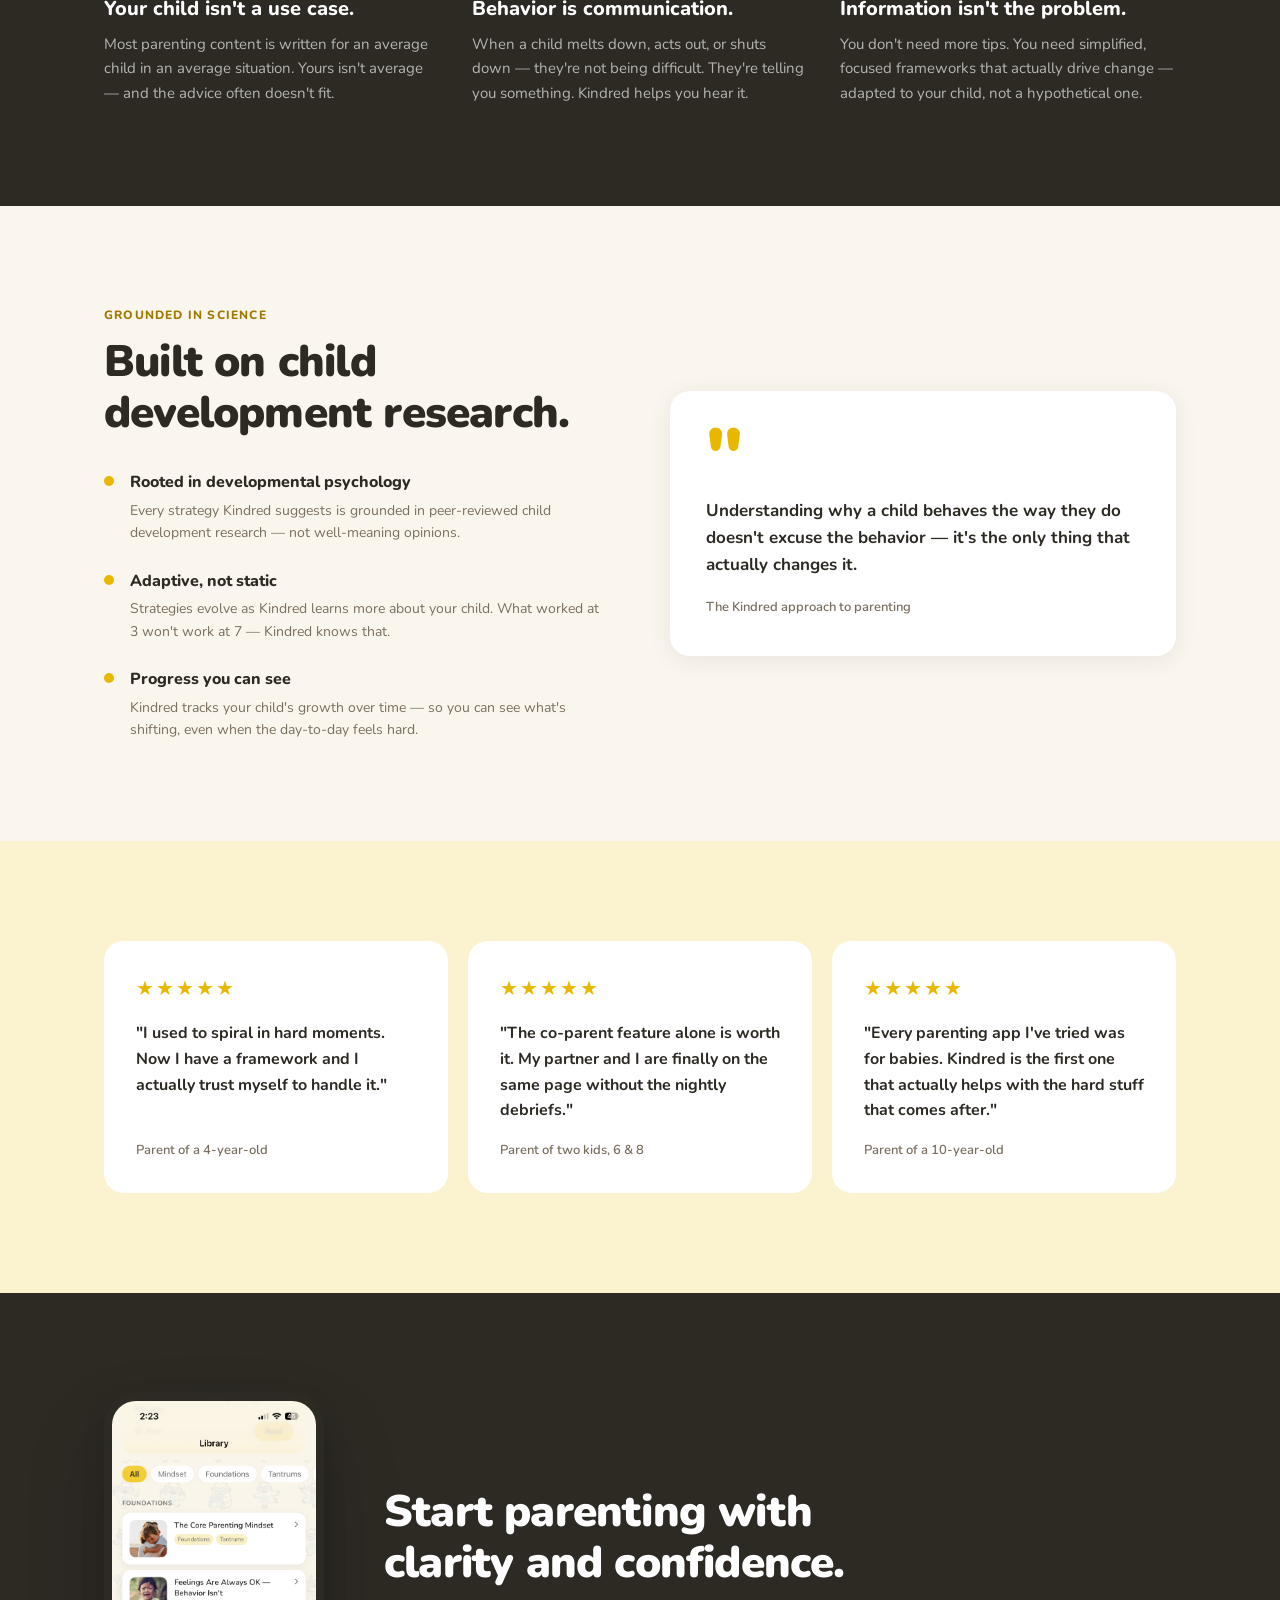
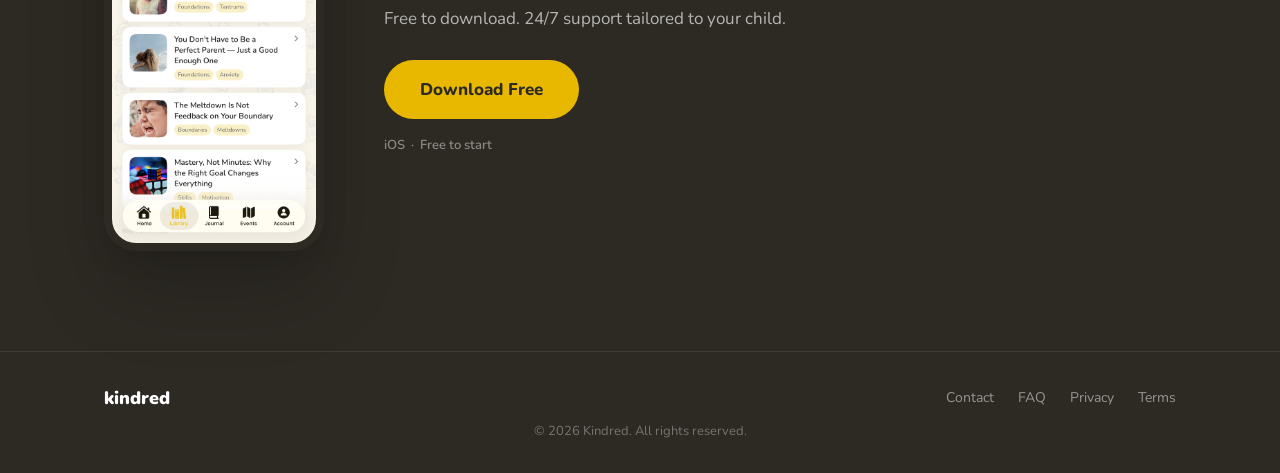
==== commit ff104de5: "Make hero dot grid and arcs dramatically more visible Dots: 1px→1.5px, gold→gold-dark, opacity 0.12→" ====
--- a/index.html
+++ b/index.html
@@ -86,7 +86,7 @@
       <!-- Media bar -->
       <div class="media-bar">
         <div class="container">
-          <p class="media-bar-label">Built for the phase no one talks about</p>
+          <p class="media-bar-label">Trusted by parents of toddlers, kids, and teens</p>
           <div class="media-bar-stats">
             <div class="stat-item">
               <span class="stat-number">2-18+</span>
--- a/styles.css
+++ b/styles.css
@@ -158,19 +158,31 @@
   overflow: hidden;
 }
 
+/* Dot grid across hero background */
+.hero::before {
+  content: '';
+  position: absolute;
+  inset: 0;
+  background-image: radial-gradient(circle, var(--gold-dark) 1.5px, transparent 1.5px);
+  background-size: 28px 28px;
+  opacity: 0.25;
+  pointer-events: none;
+  z-index: 0;
+}
+
 .hero-bg {
   position: absolute;
   inset: 0;
   pointer-events: none;
   overflow: hidden;
-}
-
-/* Concentric arcs inspired by Good Inside */
+  z-index: 1;
+}
+
+/* Concentric arcs — bold and visible */
 .hero-arc {
   position: absolute;
   border-radius: 50%;
   border: 2px solid var(--gold);
-  opacity: 0.12;
 }
 
 .hero-arc-1 {
@@ -178,7 +190,9 @@
   height: 900px;
   right: -250px;
   top: -150px;
-  opacity: 0.08;
+  opacity: 0.25;
+  border-color: var(--gold);
+  border-width: 2px;
 }
 
 .hero-arc-2 {
@@ -186,8 +200,9 @@
   height: 700px;
   right: -150px;
   top: -50px;
-  opacity: 0.1;
+  opacity: 0.35;
   border-width: 3px;
+  border-color: var(--gold);
 }
 
 .hero-arc-3 {
@@ -195,8 +210,9 @@
   height: 500px;
   right: -50px;
   top: 50px;
-  opacity: 0.14;
-  border-width: 4px;
+  opacity: 0.5;
+  border-width: 5px;
+  border-color: var(--gold-dark);
 }
 
 .hero-arc-4 {
@@ -204,14 +220,14 @@
   height: 600px;
   right: -100px;
   top: 0;
-  background: var(--gold);
-  opacity: 0.06;
+  background: radial-gradient(circle, var(--gold) 0%, transparent 65%);
+  opacity: 0.2;
   border: none;
 }
 
 .hero-content-wrap {
   position: relative;
-  z-index: 1;
+  z-index: 2;
   display: flex;
   align-items: center;
   gap: 60px;
@@ -329,7 +345,7 @@
 /* ── Media bar ── */
 .media-bar {
   position: relative;
-  z-index: 1;
+  z-index: 2;
   padding: 32px 0;
   border-top: 1px solid var(--cream-dark);
 }
